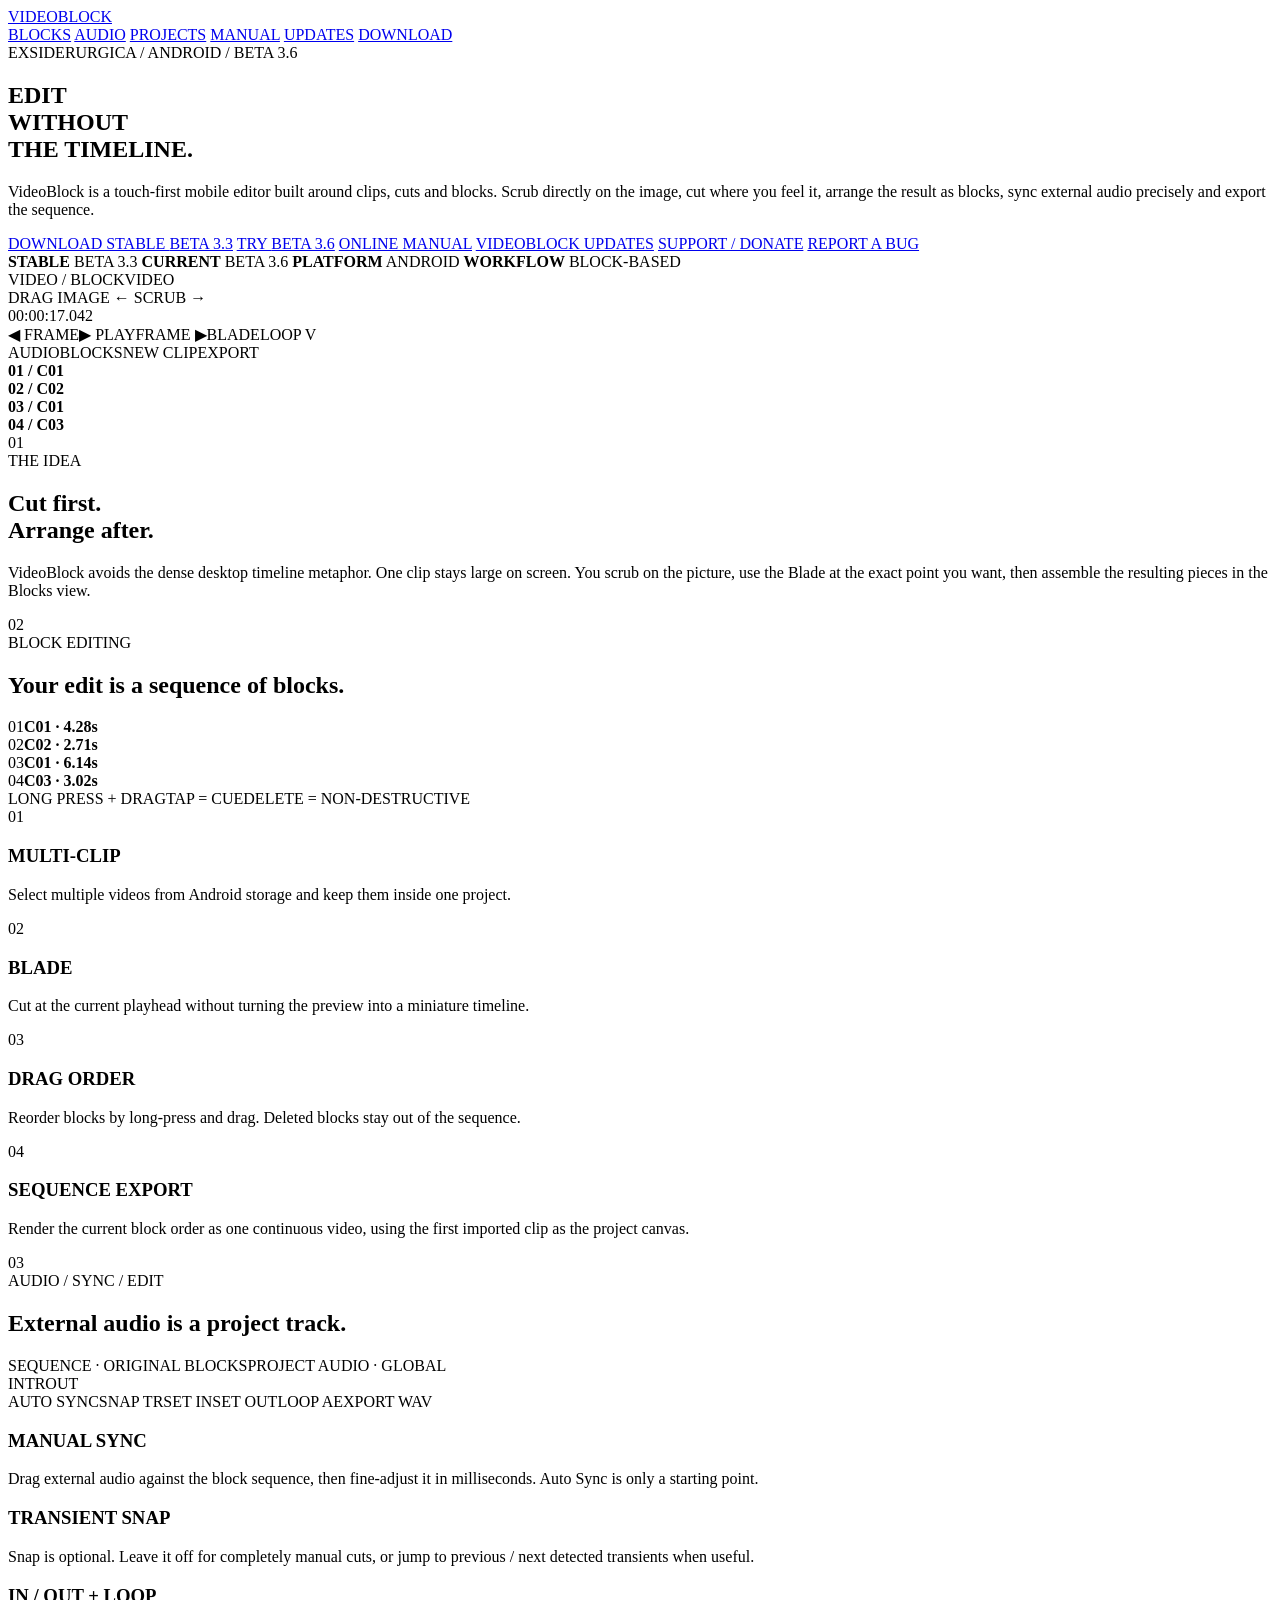
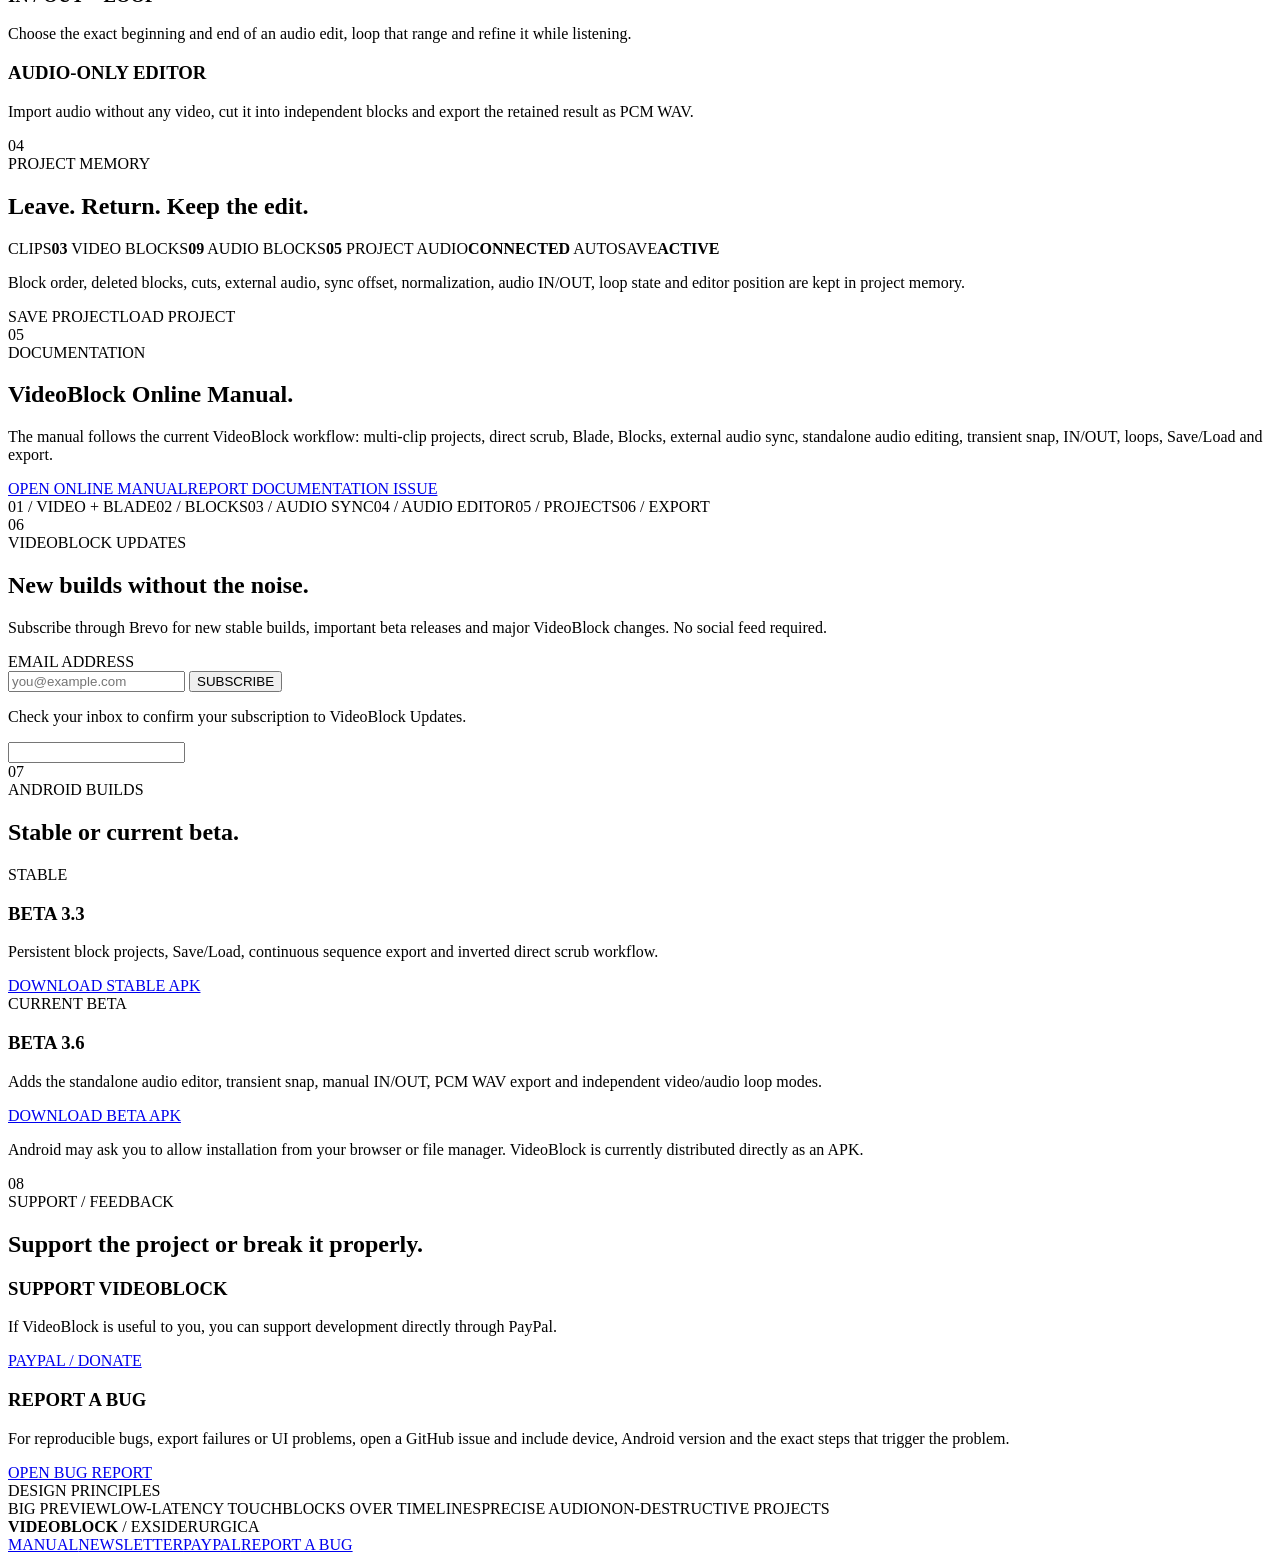
==== index.html @ e04d7c30 "Move VideoBlock website to dedicated repository" ====
<!doctype html>
<html lang="en">
<head>
<meta charset="utf-8">
<meta name="viewport" content="width=device-width,initial-scale=1,viewport-fit=cover">
<meta name="theme-color" content="#050807">
<meta name="description" content="VideoBlock is a block-based Android video and audio editor built for direct touch editing, accurate sync, lossless workflows and fast mobile assembly.">
<title>VideoBlock — block-based mobile video editor</title>
<link rel="icon" href="favicon.svg" type="image/svg+xml">
<link rel="stylesheet" href="app.css">
</head>
<body>
<div class="noise"></div>

<nav class="nav">
  <a class="brand" href="#top" aria-label="VideoBlock home">
    <span class="brand-mark"></span><span>VIDEOBLOCK</span>
  </a>
  <div class="nav-links">
    <a href="#blocks">BLOCKS</a>
    <a href="#audio">AUDIO</a>
    <a href="#projects">PROJECTS</a>
    <a href="manual/">MANUAL</a>
    <a href="#updates">UPDATES</a>
    <a href="#download">DOWNLOAD</a>
  </div>
</nav>

<main id="top">
<section class="hero">
  <div class="hero-copy">
    <div class="eyebrow">EXSIDERURGICA / ANDROID / <span data-release="beta_status">BETA 3.6</span></div>
    <h1>EDIT<br>WITHOUT<br>THE TIMELINE.</h1>
    <p class="lead">VideoBlock is a touch-first mobile editor built around clips, cuts and blocks. Scrub directly on the image, cut where you feel it, arrange the result as blocks, sync external audio precisely and export the sequence.</p>
    <div class="actions">
      <a class="button primary" href="https://raw.githubusercontent.com/exsiderurgica/av-sync-clean/downloads/VideoBlock-stable.apk" download>DOWNLOAD STABLE <span data-release="stable_status">BETA 3.3</span></a>
      <a class="button" href="https://raw.githubusercontent.com/exsiderurgica/av-sync-clean/downloads/VideoBlock-beta.apk" download>TRY <span data-release="beta_status">BETA 3.6</span></a>
      <a class="button" href="manual/">ONLINE MANUAL</a>
      <a class="button" href="#updates">VIDEOBLOCK UPDATES</a>
      <a class="button" href="https://paypal.me/Exsiderurgica" target="_blank" rel="noopener">SUPPORT / DONATE</a>
      <a class="button" href="https://github.com/exsiderurgica/av-sync-clean/issues/new" target="_blank" rel="noopener">REPORT A BUG</a>
    </div>
    <div class="release-strip">
      <span><b>STABLE</b> <span data-release="stable_status">BETA 3.3</span></span>
      <span><b>CURRENT</b> <span data-release="beta_status">BETA 3.6</span></span>
      <span><b>PLATFORM</b> ANDROID</span>
      <span><b>WORKFLOW</b> BLOCK-BASED</span>
    </div>
  </div>

  <div class="hero-device" aria-label="Stylized VideoBlock interface preview">
    <div class="phone">
      <div class="phone-top"><span>VIDEO / BLOCK</span><span>VIDEO</span></div>
      <div class="screen">
        <div class="frame">
          <div class="frame-glow"></div>
          <div class="frame-grid"></div>
          <div class="frame-label">DRAG IMAGE ← SCRUB →</div>
        </div>
      </div>
      <div class="timecode">00:00:17.042</div>
      <div class="transport">
        <span>◀ FRAME</span><span>▶ PLAY</span><span>FRAME ▶</span><span class="hot">BLADE</span><span>LOOP V</span>
      </div>
      <div class="module-row"><span>AUDIO</span><span>BLOCKS</span><span>NEW CLIP</span><span>EXPORT</span></div>
      <div class="blocks-mini">
        <div><i></i><b>01 / C01</b></div>
        <div><i></i><b>02 / C02</b></div>
        <div><i></i><b>03 / C01</b></div>
        <div><i></i><b>04 / C03</b></div>
      </div>
    </div>
  </div>
</section>

<section class="statement">
  <div class="section-index">01</div>
  <div>
    <div class="eyebrow">THE IDEA</div>
    <h2>Cut first.<br>Arrange after.</h2>
  </div>
  <p>VideoBlock avoids the dense desktop timeline metaphor. One clip stays large on screen. You scrub on the picture, use the Blade at the exact point you want, then assemble the resulting pieces in the Blocks view.</p>
</section>

<section id="blocks" class="feature-section">
  <div class="section-head">
    <div class="section-index">02</div>
    <div><div class="eyebrow">BLOCK EDITING</div><h2>Your edit is a sequence of blocks.</h2></div>
  </div>

  <div class="block-demo">
    <div class="rail">
      <article class="block-card"><div class="thumb t1"></div><div class="block-meta"><span>01</span><b>C01 · 4.28s</b></div></article>
      <article class="block-card"><div class="thumb t2"></div><div class="block-meta"><span>02</span><b>C02 · 2.71s</b></div></article>
      <article class="block-card selected"><div class="thumb t3"></div><div class="block-meta"><span>03</span><b>C01 · 6.14s</b></div></article>
      <article class="block-card"><div class="thumb t4"></div><div class="block-meta"><span>04</span><b>C03 · 3.02s</b></div></article>
    </div>
    <div class="rail-caption"><span>LONG PRESS + DRAG</span><span>TAP = CUE</span><span>DELETE = NON-DESTRUCTIVE</span></div>
  </div>

  <div class="feature-grid">
    <article><span class="num">01</span><h3>MULTI-CLIP</h3><p>Select multiple videos from Android storage and keep them inside one project.</p></article>
    <article><span class="num">02</span><h3>BLADE</h3><p>Cut at the current playhead without turning the preview into a miniature timeline.</p></article>
    <article><span class="num">03</span><h3>DRAG ORDER</h3><p>Reorder blocks by long-press and drag. Deleted blocks stay out of the sequence.</p></article>
    <article><span class="num">04</span><h3>SEQUENCE EXPORT</h3><p>Render the current block order as one continuous video, using the first imported clip as the project canvas.</p></article>
  </div>
</section>

<section id="audio" class="audio-section">
  <div class="section-head">
    <div class="section-index">03</div>
    <div><div class="eyebrow">AUDIO / SYNC / EDIT</div><h2>External audio is a project track.</h2></div>
  </div>

  <div class="wave-console">
    <div class="wave-label"><span>SEQUENCE · ORIGINAL BLOCKS</span><span>PROJECT AUDIO · GLOBAL</span></div>
    <div class="wave-lane top-wave" aria-hidden="true"></div>
    <div class="playhead"></div>
    <div class="wave-lane bottom-wave" aria-hidden="true"></div>
    <div class="markers"><span class="marker in">IN</span><span class="marker transient">TR</span><span class="marker out">OUT</span></div>
    <div class="wave-controls"><span>AUTO SYNC</span><span>SNAP TR</span><span>SET IN</span><span>SET OUT</span><span>LOOP A</span><span>EXPORT WAV</span></div>
  </div>

  <div class="feature-grid two">
    <article><h3>MANUAL SYNC</h3><p>Drag external audio against the block sequence, then fine-adjust it in milliseconds. Auto Sync is only a starting point.</p></article>
    <article><h3>TRANSIENT SNAP</h3><p>Snap is optional. Leave it off for completely manual cuts, or jump to previous / next detected transients when useful.</p></article>
    <article><h3>IN / OUT + LOOP</h3><p>Choose the exact beginning and end of an audio edit, loop that range and refine it while listening.</p></article>
    <article><h3>AUDIO-ONLY EDITOR</h3><p>Import audio without any video, cut it into independent blocks and export the retained result as PCM WAV.</p></article>
  </div>
</section>

<section id="projects" class="project-section">
  <div class="section-head">
    <div class="section-index">04</div>
    <div><div class="eyebrow">PROJECT MEMORY</div><h2>Leave. Return. Keep the edit.</h2></div>
  </div>
  <div class="project-panel">
    <div class="project-lines">
      <span>CLIPS</span><b>03</b>
      <span>VIDEO BLOCKS</span><b>09</b>
      <span>AUDIO BLOCKS</span><b>05</b>
      <span>PROJECT AUDIO</span><b>CONNECTED</b>
      <span>AUTOSAVE</span><b>ACTIVE</b>
    </div>
    <div class="project-copy">
      <p>Block order, deleted blocks, cuts, external audio, sync offset, normalization, audio IN/OUT, loop state and editor position are kept in project memory.</p>
      <div class="project-buttons"><span>SAVE PROJECT</span><span>LOAD PROJECT</span></div>
    </div>
  </div>
</section>

<section id="manual" class="resource-section">
  <div class="section-head">
    <div class="section-index">05</div>
    <div><div class="eyebrow">DOCUMENTATION</div><h2>VideoBlock Online Manual.</h2></div>
  </div>
  <div class="resource-panel">
    <div>
      <p>The manual follows the current VideoBlock workflow: multi-clip projects, direct scrub, Blade, Blocks, external audio sync, standalone audio editing, transient snap, IN/OUT, loops, Save/Load and export.</p>
      <div class="actions"><a class="button primary" href="manual/">OPEN ONLINE MANUAL</a><a class="button" href="https://github.com/exsiderurgica/av-sync-clean/issues/new" target="_blank" rel="noopener">REPORT DOCUMENTATION ISSUE</a></div>
    </div>
    <div class="manual-index">
      <span>01 / VIDEO + BLADE</span><span>02 / BLOCKS</span><span>03 / AUDIO SYNC</span><span>04 / AUDIO EDITOR</span><span>05 / PROJECTS</span><span>06 / EXPORT</span>
    </div>
  </div>
</section>

<section id="updates" class="updates-section">
  <div class="section-head">
    <div class="section-index">06</div>
    <div><div class="eyebrow">VIDEOBLOCK UPDATES</div><h2>New builds without the noise.</h2></div>
  </div>
  <p class="updates-copy">Subscribe through Brevo for new stable builds, important beta releases and major VideoBlock changes. No social feed required.</p>
  <div class="signup">
    <form method="post" action="https://7b12157d.sibforms.com/serve/[base64]">
      <label for="videoblock-email">EMAIL ADDRESS</label>
      <div class="signup-controls">
        <input id="videoblock-email" type="email" name="EMAIL" placeholder="you@example.com" autocomplete="email" required>
        <button type="submit">SUBSCRIBE</button>
      </div>
      <p>Check your inbox to confirm your subscription to VideoBlock Updates.</p>
      <input class="signup-honeypot" type="text" name="email_address_check" value="" tabindex="-1" autocomplete="off" aria-hidden="true">
      <input type="hidden" name="locale" value="en">
      <input type="hidden" name="html_type" value="simple">
    </form>
  </div>
</section>

<section id="download" class="download-section">
  <div class="section-head">
    <div class="section-index">07</div>
    <div><div class="eyebrow">ANDROID BUILDS</div><h2>Stable or current beta.</h2></div>
  </div>
  <div class="download-grid">
    <article class="release-card stable">
      <div class="release-type">STABLE</div>
      <h3 data-release="stable_status">BETA 3.3</h3>
      <p data-release="stable_notes">Persistent block projects, Save/Load, continuous sequence export and inverted direct scrub workflow.</p>
      <a class="button primary" href="https://raw.githubusercontent.com/exsiderurgica/av-sync-clean/downloads/VideoBlock-stable.apk" download>DOWNLOAD STABLE APK</a>
    </article>
    <article class="release-card">
      <div class="release-type">CURRENT BETA</div>
      <h3 data-release="beta_status">BETA 3.6</h3>
      <p data-release="beta_notes">Adds the standalone audio editor, transient snap, manual IN/OUT, PCM WAV export and independent video/audio loop modes.</p>
      <a class="button" href="https://raw.githubusercontent.com/exsiderurgica/av-sync-clean/downloads/VideoBlock-beta.apk" download>DOWNLOAD BETA APK</a>
    </article>
  </div>
  <p class="fineprint">Android may ask you to allow installation from your browser or file manager. VideoBlock is currently distributed directly as an APK.</p>
</section>

<section class="support-section">
  <div class="section-head">
    <div class="section-index">08</div>
    <div><div class="eyebrow">SUPPORT / FEEDBACK</div><h2>Support the project or break it properly.</h2></div>
  </div>
  <div class="support-grid">
    <article><h3>SUPPORT VIDEOBLOCK</h3><p>If VideoBlock is useful to you, you can support development directly through PayPal.</p><a class="button primary" href="https://paypal.me/Exsiderurgica" target="_blank" rel="noopener">PAYPAL / DONATE</a></article>
    <article><h3>REPORT A BUG</h3><p>For reproducible bugs, export failures or UI problems, open a GitHub issue and include device, Android version and the exact steps that trigger the problem.</p><a class="button" href="https://github.com/exsiderurgica/av-sync-clean/issues/new" target="_blank" rel="noopener">OPEN BUG REPORT</a></article>
  </div>
</section>

<section class="principles">
  <div class="eyebrow">DESIGN PRINCIPLES</div>
  <div class="principle-list">
    <span>BIG PREVIEW</span><span>LOW-LATENCY TOUCH</span><span>BLOCKS OVER TIMELINES</span><span>PRECISE AUDIO</span><span>NON-DESTRUCTIVE PROJECTS</span>
  </div>
</section>
</main>

<footer>
  <div><b>VIDEOBLOCK</b> / EXSIDERURGICA</div>
  <div class="footer-links"><a href="manual/">MANUAL</a><a href="#updates">NEWSLETTER</a><a href="https://paypal.me/Exsiderurgica" target="_blank" rel="noopener">PAYPAL</a><a href="https://github.com/exsiderurgica/av-sync-clean/issues/new" target="_blank" rel="noopener">REPORT A BUG</a></div>
</footer>

<script src="app.js"></script>
</body>
</html>
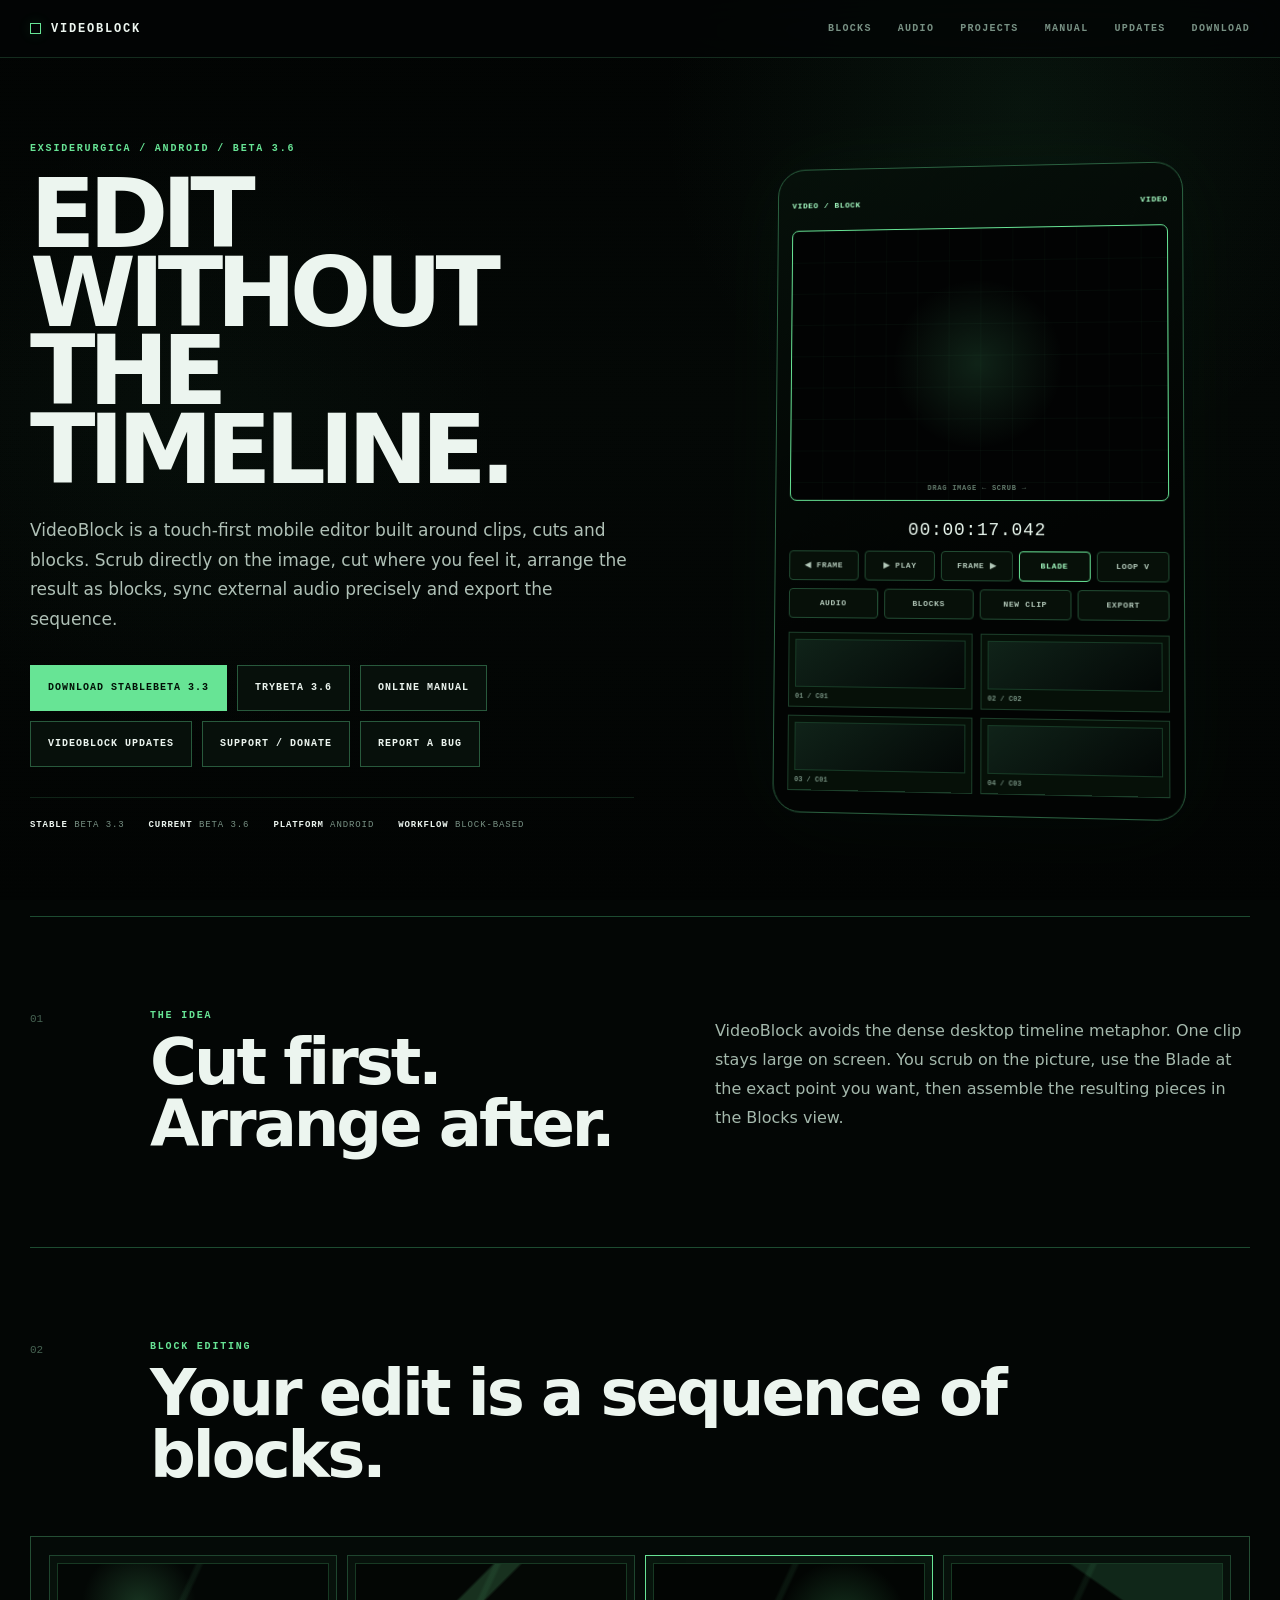
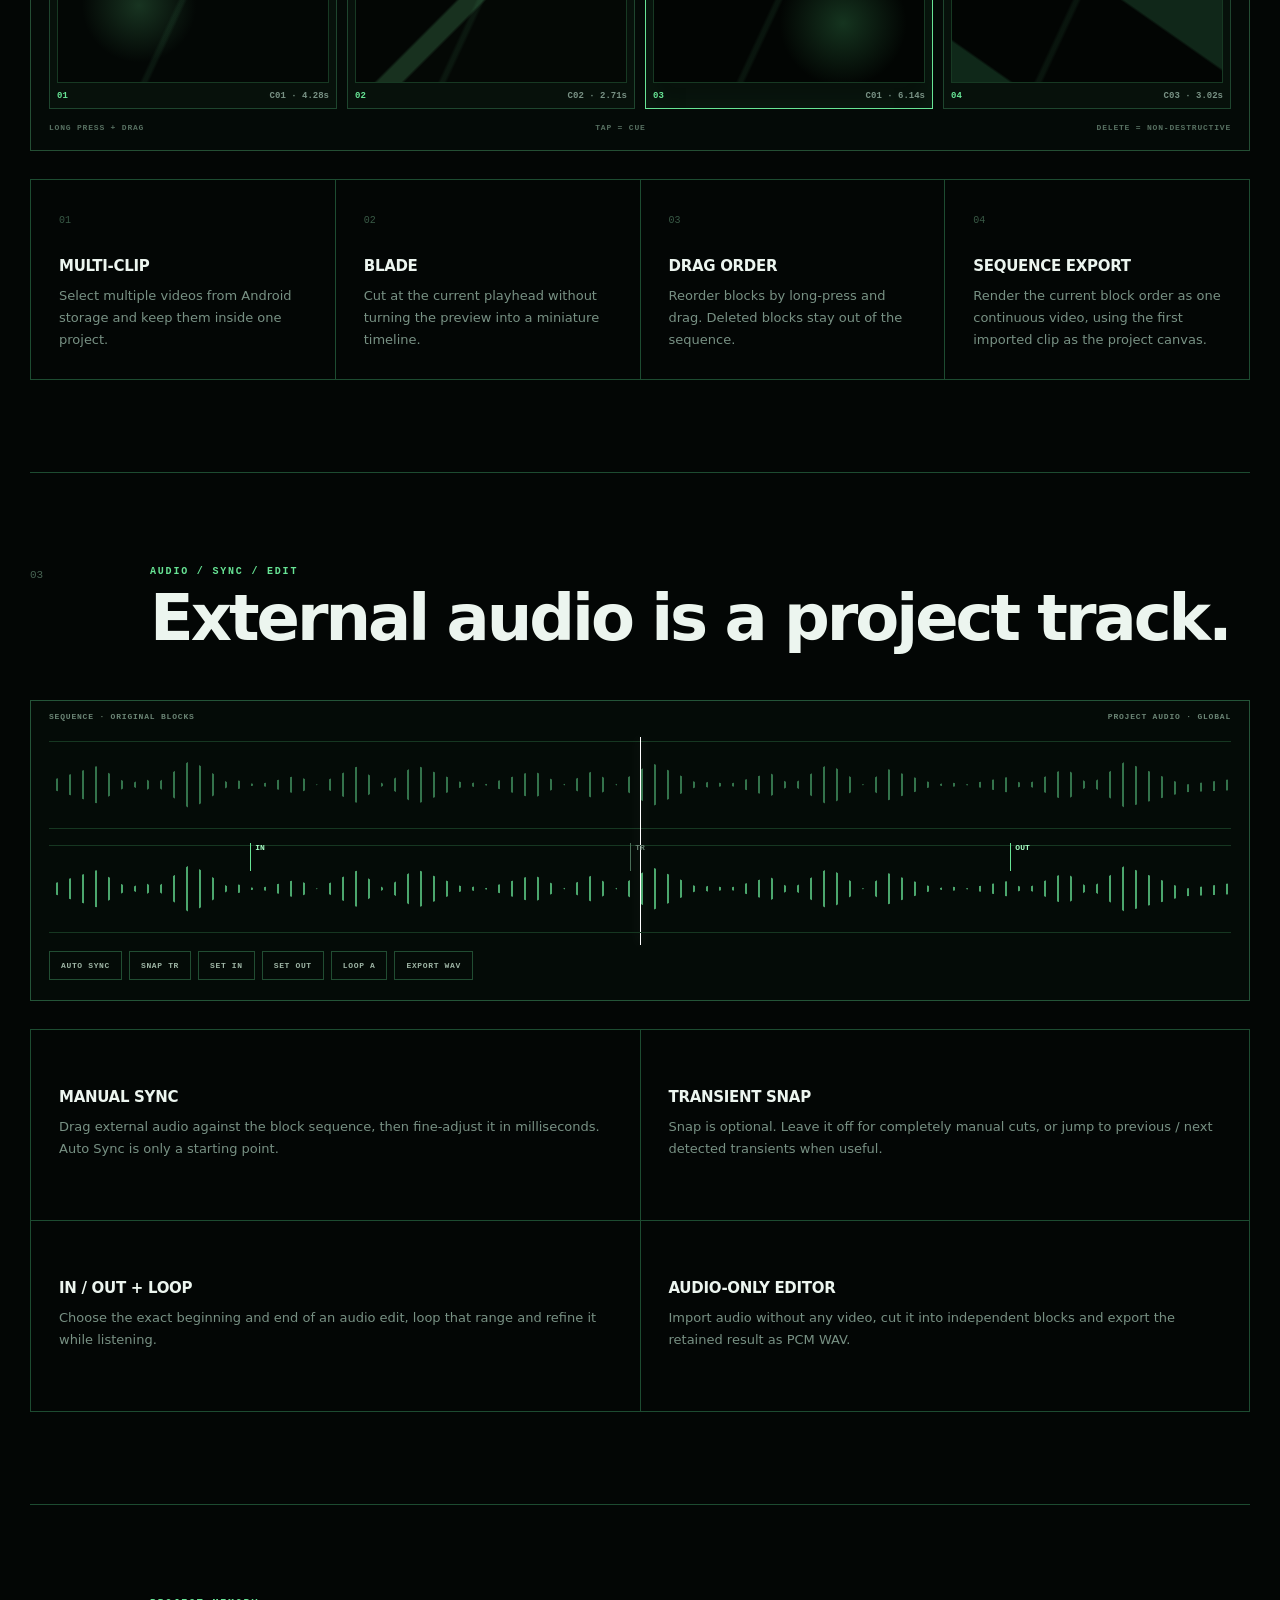
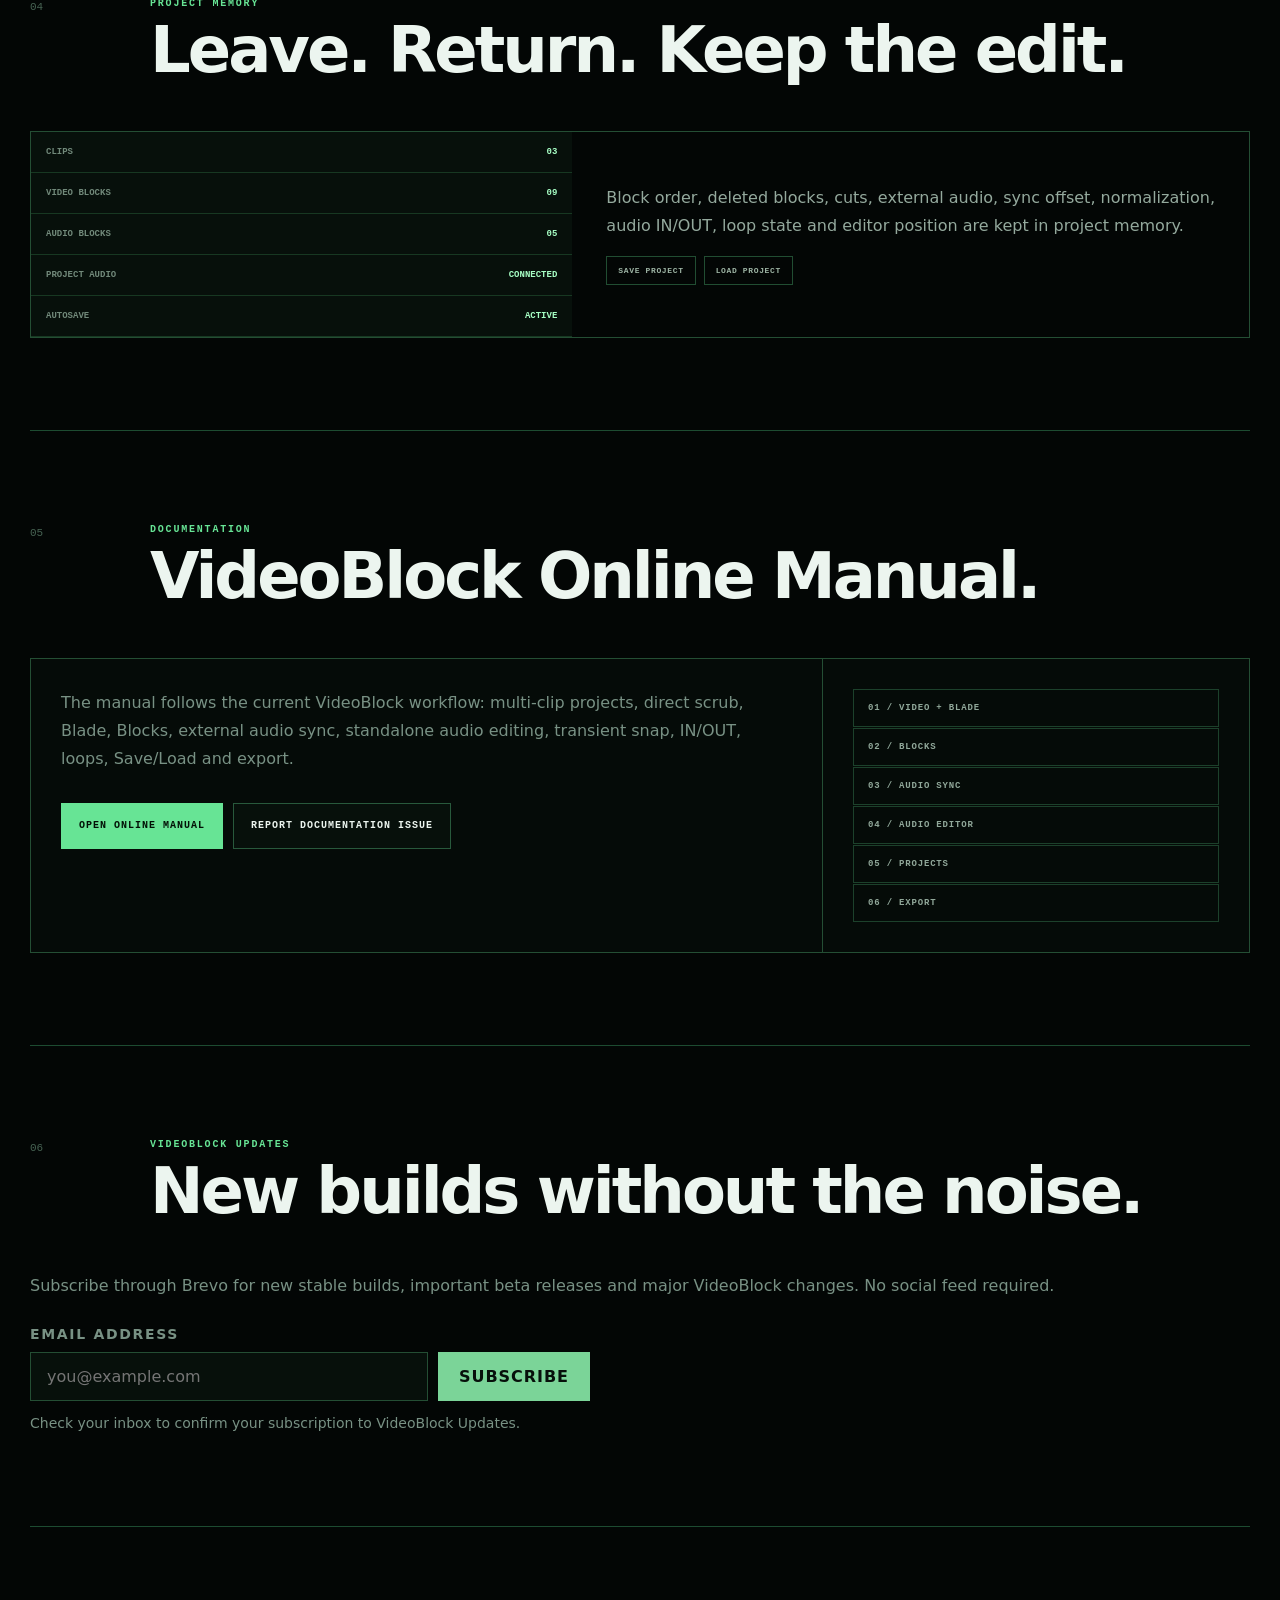
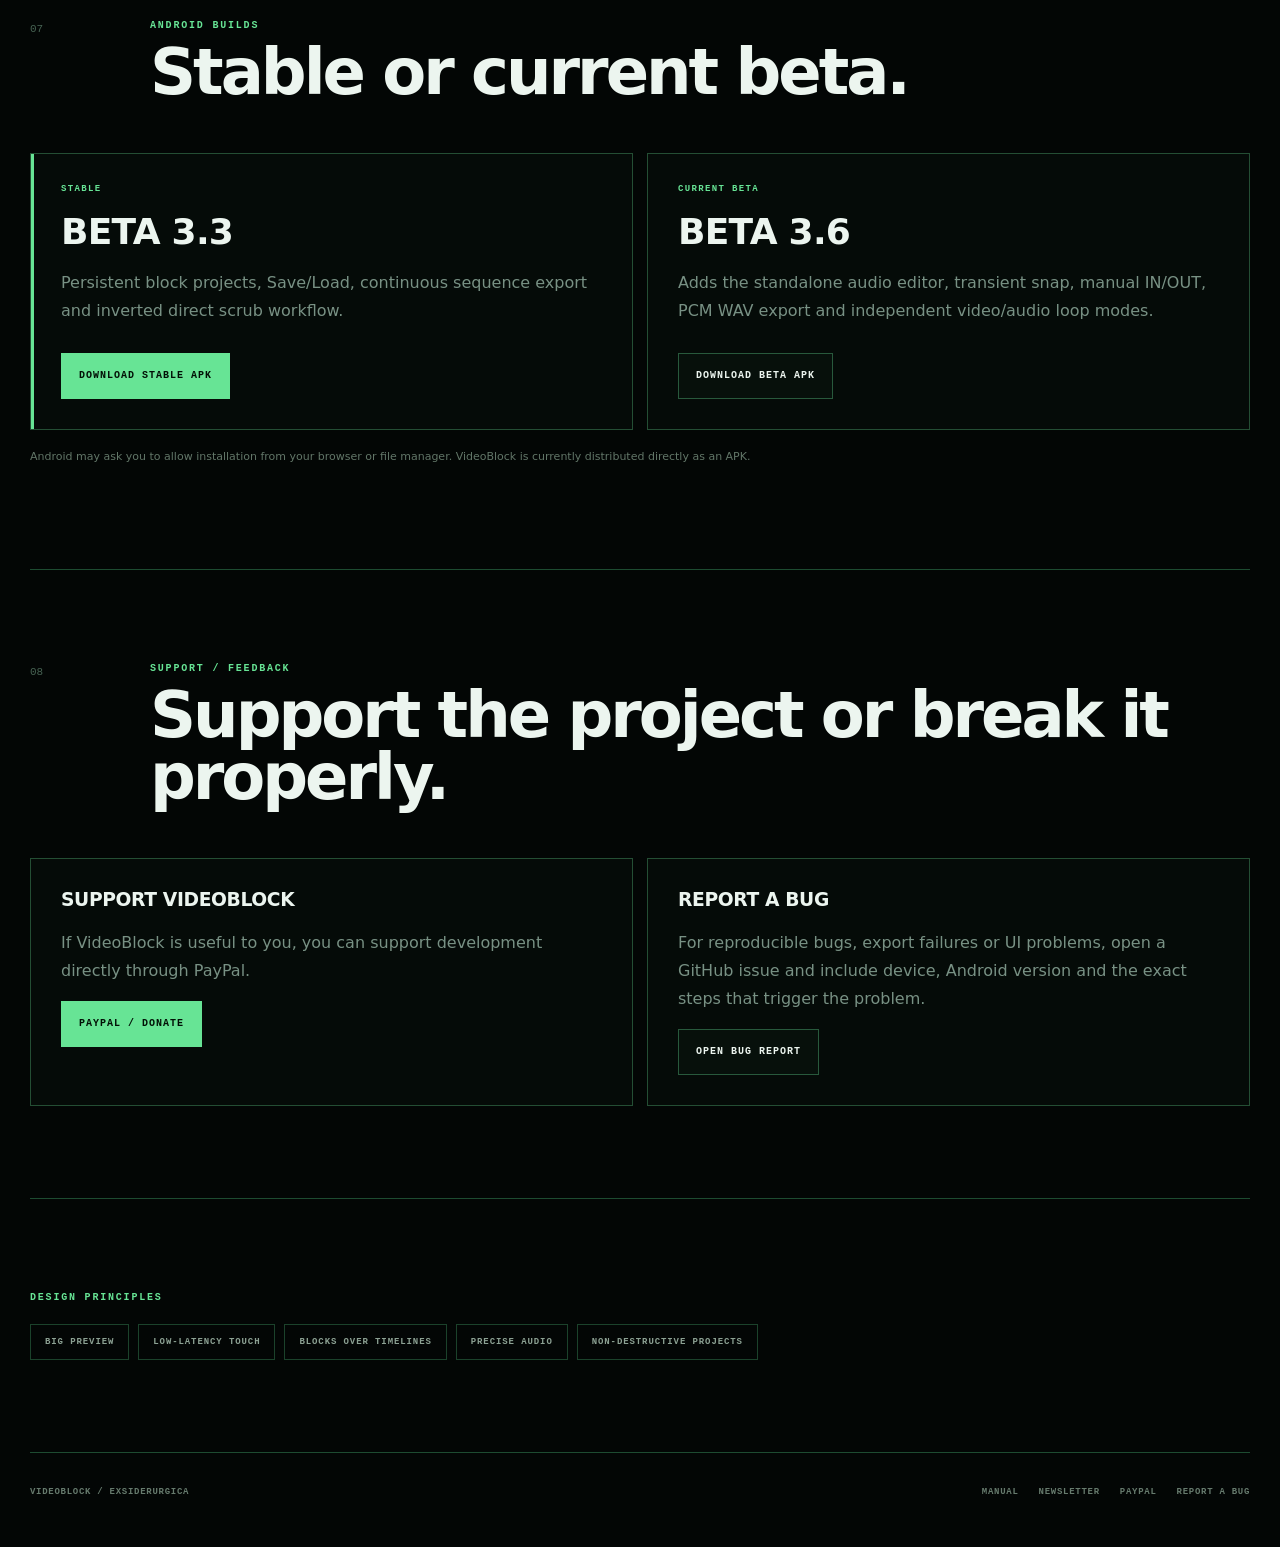
==== commit 4770c6ab: "Route VideoBlock bug reports to its repository" ====
--- a/index.html
+++ b/index.html
@@ -38,7 +38,7 @@
       <a class="button" href="manual/">ONLINE MANUAL</a>
       <a class="button" href="#updates">VIDEOBLOCK UPDATES</a>
       <a class="button" href="https://paypal.me/Exsiderurgica" target="_blank" rel="noopener">SUPPORT / DONATE</a>
-      <a class="button" href="https://github.com/exsiderurgica/av-sync-clean/issues/new" target="_blank" rel="noopener">REPORT A BUG</a>
+      <a class="button" href="https://github.com/exsiderurgica/videoblock-site/issues/new" target="_blank" rel="noopener">REPORT A BUG</a>
     </div>
     <div class="release-strip">
       <span><b>STABLE</b> <span data-release="stable_status">BETA 3.3</span></span>
@@ -157,7 +157,7 @@
   <div class="resource-panel">
     <div>
       <p>The manual follows the current VideoBlock workflow: multi-clip projects, direct scrub, Blade, Blocks, external audio sync, standalone audio editing, transient snap, IN/OUT, loops, Save/Load and export.</p>
-      <div class="actions"><a class="button primary" href="manual/">OPEN ONLINE MANUAL</a><a class="button" href="https://github.com/exsiderurgica/av-sync-clean/issues/new" target="_blank" rel="noopener">REPORT DOCUMENTATION ISSUE</a></div>
+      <div class="actions"><a class="button primary" href="manual/">OPEN ONLINE MANUAL</a><a class="button" href="https://github.com/exsiderurgica/videoblock-site/issues/new" target="_blank" rel="noopener">REPORT DOCUMENTATION ISSUE</a></div>
     </div>
     <div class="manual-index">
       <span>01 / VIDEO + BLADE</span><span>02 / BLOCKS</span><span>03 / AUDIO SYNC</span><span>04 / AUDIO EDITOR</span><span>05 / PROJECTS</span><span>06 / EXPORT</span>
@@ -215,7 +215,7 @@
   </div>
   <div class="support-grid">
     <article><h3>SUPPORT VIDEOBLOCK</h3><p>If VideoBlock is useful to you, you can support development directly through PayPal.</p><a class="button primary" href="https://paypal.me/Exsiderurgica" target="_blank" rel="noopener">PAYPAL / DONATE</a></article>
-    <article><h3>REPORT A BUG</h3><p>For reproducible bugs, export failures or UI problems, open a GitHub issue and include device, Android version and the exact steps that trigger the problem.</p><a class="button" href="https://github.com/exsiderurgica/av-sync-clean/issues/new" target="_blank" rel="noopener">OPEN BUG REPORT</a></article>
+    <article><h3>REPORT A BUG</h3><p>For reproducible bugs, export failures or UI problems, open a GitHub issue and include device, Android version and the exact steps that trigger the problem.</p><a class="button" href="https://github.com/exsiderurgica/videoblock-site/issues/new" target="_blank" rel="noopener">OPEN BUG REPORT</a></article>
   </div>
 </section>
 
@@ -229,7 +229,7 @@
 
 <footer>
   <div><b>VIDEOBLOCK</b> / EXSIDERURGICA</div>
-  <div class="footer-links"><a href="manual/">MANUAL</a><a href="#updates">NEWSLETTER</a><a href="https://paypal.me/Exsiderurgica" target="_blank" rel="noopener">PAYPAL</a><a href="https://github.com/exsiderurgica/av-sync-clean/issues/new" target="_blank" rel="noopener">REPORT A BUG</a></div>
+  <div class="footer-links"><a href="manual/">MANUAL</a><a href="#updates">NEWSLETTER</a><a href="https://paypal.me/Exsiderurgica" target="_blank" rel="noopener">PAYPAL</a><a href="https://github.com/exsiderurgica/videoblock-site/issues/new" target="_blank" rel="noopener">REPORT A BUG</a></div>
 </footer>
 
 <script src="app.js"></script>
--- a/app.css
+++ b/app.css
@@ -0,0 +1,201 @@
+:root{
+  --bg:#030605;--panel:#07100b;--panel2:#0b1710;--line:#1d4b31;
+  --green:#67e495;--green2:#a7ffc5;--text:#ecf5ef;--muted:#789184;
+  --danger:#d78888;--shadow:rgba(70,255,130,.12)
+}
+*{box-sizing:border-box}
+html{scroll-behavior:smooth}
+body{
+  margin:0;background:var(--bg);color:var(--text);
+  font-family:Inter,ui-sans-serif,system-ui,-apple-system,BlinkMacSystemFont,"Segoe UI",sans-serif;
+  overflow-x:hidden
+}
+body:before{
+  content:"";position:fixed;inset:0;pointer-events:none;z-index:-2;
+  background:
+    radial-gradient(circle at 80% 12%,rgba(54,145,91,.11),transparent 28%),
+    radial-gradient(circle at 15% 48%,rgba(40,100,66,.07),transparent 26%),
+    linear-gradient(180deg,#020403,#040806 45%,#020403)
+}
+.noise{
+  position:fixed;inset:0;z-index:-1;opacity:.16;pointer-events:none;
+  background-image:repeating-linear-gradient(0deg,transparent 0 3px,rgba(255,255,255,.014) 3px 4px)
+}
+a{color:inherit}
+.nav{
+  position:sticky;top:0;z-index:50;height:58px;padding:0 max(22px,calc((100vw - 1220px)/2));
+  display:flex;align-items:center;justify-content:space-between;
+  background:rgba(3,6,5,.82);backdrop-filter:blur(18px);
+  border-bottom:1px solid rgba(103,228,149,.18)
+}
+.brand{
+  display:flex;align-items:center;gap:10px;text-decoration:none;font:700 12px/1 ui-monospace,monospace;
+  letter-spacing:.15em
+}
+.brand-mark{width:11px;height:11px;border:1px solid var(--green);box-shadow:0 0 14px var(--shadow)}
+.nav-links{display:flex;gap:26px}
+.nav-links a{font:600 10px/1 ui-monospace,monospace;letter-spacing:.13em;text-decoration:none;color:var(--muted)}
+.nav-links a:hover{color:var(--green2)}
+main,footer{width:min(1220px,calc(100% - 44px));margin:auto}
+.hero{
+  min-height:calc(100vh - 58px);display:grid;grid-template-columns:1.05fr .95fr;gap:70px;align-items:center;
+  padding:84px 0;border-bottom:1px solid var(--line)
+}
+.eyebrow{
+  color:var(--green);font:700 10px/1.3 ui-monospace,SFMono-Regular,Menlo,monospace;
+  letter-spacing:.18em;text-transform:uppercase
+}
+h1{
+  margin:20px 0 26px;font-size:clamp(56px,7.5vw,104px);line-height:.82;
+  letter-spacing:-.072em;font-weight:760
+}
+h2{
+  margin:10px 0 0;font-size:clamp(34px,5vw,64px);line-height:.96;letter-spacing:-.047em
+}
+h3{letter-spacing:-.02em}
+.lead{max-width:720px;color:#afc0b6;font-size:17px;line-height:1.75}
+.actions{display:flex;flex-wrap:wrap;gap:10px;margin-top:30px}
+.button{
+  display:inline-flex;align-items:center;justify-content:center;min-height:46px;padding:0 17px;
+  border:1px solid #28593c;text-decoration:none;color:var(--text);
+  font:700 10px/1 ui-monospace,monospace;letter-spacing:.1em;background:#07100b;
+  transition:.18s ease
+}
+.button:hover{border-color:var(--green2);box-shadow:0 0 18px var(--shadow)}
+.button.primary{background:var(--green);border-color:var(--green);color:#021006}
+.release-strip{
+  display:flex;flex-wrap:wrap;gap:8px 24px;margin-top:30px;padding-top:20px;border-top:1px solid rgba(103,228,149,.14);
+  color:var(--muted);font:500 9px/1.6 ui-monospace,monospace;letter-spacing:.1em
+}
+.release-strip b{color:var(--text)}
+.hero-device{display:flex;justify-content:center;perspective:1000px}
+.phone{
+  width:min(410px,100%);aspect-ratio:.63;border:1px solid #2a6140;border-radius:28px;
+  padding:20px 14px;background:linear-gradient(160deg,#06100a,#020403 60%);
+  box-shadow:0 30px 100px rgba(0,0,0,.48),0 0 90px rgba(71,224,124,.055);
+  transform:rotateY(-4deg) rotateX(2deg)
+}
+.phone-top,.module-row,.transport{
+  display:flex;align-items:center;gap:6px;font:700 8px/1 ui-monospace,monospace;letter-spacing:.08em
+}
+.phone-top{justify-content:space-between;height:34px;color:var(--green2)}
+.screen{height:48%;padding:8px 0}
+.frame{position:relative;height:100%;border:1px solid var(--green);border-radius:7px;overflow:hidden;background:#020303}
+.frame-glow{position:absolute;inset:18% 24%;background:radial-gradient(circle,rgba(96,228,147,.14),transparent 65%)}
+.frame-grid{
+  position:absolute;inset:0;opacity:.3;
+  background:linear-gradient(rgba(103,228,149,.12) 1px,transparent 1px),linear-gradient(90deg,rgba(103,228,149,.1) 1px,transparent 1px);
+  background-size:32px 32px
+}
+.frame-label{position:absolute;bottom:8px;width:100%;text-align:center;color:#637b6c;font:600 7px ui-monospace,monospace;letter-spacing:.11em}
+.timecode{text-align:center;padding:11px 0;color:#e8f6ed;font:500 18px ui-monospace,monospace;letter-spacing:.04em}
+.transport span,.module-row span{
+  flex:1;text-align:center;padding:10px 2px;border:1px solid #214b32;background:#071009;color:#b3c9ba;border-radius:4px
+}
+.transport .hot{color:var(--green2);border-color:var(--green)}
+.module-row{margin-top:8px}
+.blocks-mini{display:grid;grid-template-columns:1fr 1fr;gap:8px;margin-top:14px}
+.blocks-mini div{border:1px solid #1c3f2a;padding:6px;background:#061008}
+.blocks-mini i{display:block;height:48px;background:linear-gradient(145deg,#102319,#030706);border:1px solid #173b26}
+.blocks-mini b{display:block;margin-top:5px;color:#759080;font:600 7px ui-monospace,monospace}
+.statement,.feature-section,.audio-section,.project-section,.resource-section,.updates-section,.download-section,.support-section,.principles{
+  padding:92px 0;border-bottom:1px solid var(--line)
+}
+.statement{display:grid;grid-template-columns:90px 1fr 1fr;gap:30px;align-items:start}
+.statement p{margin:8px 0 0;color:#a4b8ac;line-height:1.8;max-width:540px}
+.section-head{display:grid;grid-template-columns:90px 1fr;gap:30px;align-items:start;margin-bottom:50px}
+.section-index{color:#476353;font:500 11px ui-monospace,monospace;padding-top:4px}
+.feature-grid{display:grid;grid-template-columns:repeat(4,1fr);gap:1px;background:var(--line);border:1px solid var(--line);margin-top:28px}
+.feature-grid.two{grid-template-columns:repeat(2,1fr)}
+.feature-grid article{background:var(--bg);padding:28px;min-height:190px}
+.feature-grid .num{color:#395946;font:500 10px ui-monospace,monospace}
+.feature-grid h3{margin:30px 0 10px;font-size:15px}
+.feature-grid p{color:var(--muted);font-size:13px;line-height:1.7;margin:0}
+.block-demo{border:1px solid #244e34;background:#040a07;padding:18px;overflow:hidden}
+.rail{display:grid;grid-template-columns:repeat(4,minmax(190px,1fr));gap:10px}
+.block-card{border:1px solid #1e452e;background:#07110b;padding:7px}
+.block-card.selected{border-color:var(--green);box-shadow:inset 0 0 28px rgba(86,226,137,.05)}
+.thumb{height:120px;border:1px solid #173923;position:relative;overflow:hidden}
+.thumb:after{content:"";position:absolute;inset:0;background:linear-gradient(115deg,transparent 42%,rgba(103,228,149,.07) 43% 44%,transparent 45%)}
+.t1{background:radial-gradient(circle at 30% 35%,#183421,transparent 28%),#030705}
+.t2{background:linear-gradient(135deg,#030604 35%,#18311f 36% 42%,#040805 43%)}
+.t3{background:radial-gradient(circle at 70% 50%,#15341f,transparent 32%),#020503}
+.t4{background:linear-gradient(35deg,#0f2819 0 13%,#020503 14% 65%,#102719 66%)}
+.block-meta{display:flex;justify-content:space-between;padding-top:8px;font:600 9px ui-monospace,monospace;color:var(--muted)}
+.block-meta span{color:var(--green)}
+.rail-caption{display:flex;justify-content:space-between;margin-top:14px;color:#577061;font:600 8px ui-monospace,monospace;letter-spacing:.1em}
+.wave-console{position:relative;border:1px solid #245438;background:#040b07;padding:40px 18px 20px;min-height:300px;overflow:hidden}
+.wave-label{position:absolute;top:11px;left:18px;right:18px;display:flex;justify-content:space-between;color:#6b8575;font:600 8px ui-monospace,monospace;letter-spacing:.1em}
+.wave-lane{height:88px;border-top:1px solid #163721;border-bottom:1px solid #163721;position:relative;overflow:hidden}
+.wave-lane:before{
+  content:"";position:absolute;inset:12px 0;
+  background:repeating-linear-gradient(90deg,transparent 0 7px,var(--green) 7px 9px,transparent 9px 13px);
+  opacity:.48;clip-path:polygon(0 44%,4% 20%,8% 62%,12% 10%,16% 57%,21% 35%,26% 79%,31% 18%,36% 54%,41% 28%,46% 72%,51% 15%,56% 57%,61% 31%,66% 84%,71% 25%,76% 55%,81% 38%,86% 76%,91% 13%,96% 50%,100% 41%,100% 59%,96% 62%,91% 87%,86% 24%,81% 62%,76% 45%,71% 75%,66% 16%,61% 69%,56% 43%,51% 85%,46% 28%,41% 72%,36% 46%,31% 82%,26% 21%,21% 65%,16% 43%,12% 90%,8% 38%,4% 80%,0 56%)
+}
+.bottom-wave{margin-top:16px}.bottom-wave:before{opacity:.72}
+.playhead{position:absolute;left:50%;top:36px;bottom:55px;width:1px;background:#fff;box-shadow:0 0 12px rgba(255,255,255,.25)}
+.markers{position:absolute;left:18%;right:18%;top:142px;display:flex;justify-content:space-between;pointer-events:none}
+.marker{font:700 8px ui-monospace,monospace;color:var(--green2);border-left:1px solid var(--green);padding-left:4px;height:28px}
+.marker.transient{color:#6b8575;border-color:#4a6e58}
+.wave-controls{display:flex;flex-wrap:wrap;gap:7px;margin-top:18px}
+.wave-controls span,.project-buttons span{
+  padding:9px 11px;border:1px solid #214d32;color:#9eb5a5;font:600 8px ui-monospace,monospace;letter-spacing:.08em
+}
+.project-panel{display:grid;grid-template-columns:1fr 1.25fr;border:1px solid #244e34}
+.project-lines{display:grid;grid-template-columns:1fr auto;gap:0;background:#07100b}
+.project-lines span,.project-lines b{padding:15px;border-bottom:1px solid #173822;font:600 9px ui-monospace,monospace}
+.project-lines span{color:#71897a}.project-lines b{text-align:right;color:var(--green2)}
+.project-copy{padding:34px;display:flex;flex-direction:column;justify-content:center}
+.project-copy p{color:#94a99d;line-height:1.75;margin-top:0}
+.project-buttons{display:flex;gap:8px;flex-wrap:wrap}
+.download-grid{display:grid;grid-template-columns:1fr 1fr;gap:14px}
+.release-card{border:1px solid #244e34;background:#050b08;padding:30px}
+.release-card.stable{box-shadow:inset 3px 0 0 var(--green)}
+.release-type{color:var(--green);font:700 9px ui-monospace,monospace;letter-spacing:.15em}
+.release-card h3{font-size:36px;margin:17px 0}
+.release-card p{color:var(--muted);line-height:1.7;min-height:68px}
+.fineprint{color:#627668;font-size:11px;line-height:1.6;margin-top:18px}
+.principle-list{display:flex;flex-wrap:wrap;gap:9px;margin-top:20px}
+.principle-list span{border:1px solid #1b422b;padding:12px 14px;color:#8ca193;font:600 9px ui-monospace,monospace;letter-spacing:.1em}
+footer{padding:34px 0 50px;display:flex;justify-content:space-between;color:#667a6d;font:600 9px ui-monospace,monospace;letter-spacing:.08em}
+.footer-links{display:flex;gap:20px}.footer-links a{text-decoration:none}.footer-links a:hover{color:var(--green)}
+@media(max-width:900px){
+  .hero{grid-template-columns:1fr;gap:50px;padding-top:60px}.hero-device{justify-content:flex-start}.phone{width:380px}
+  .feature-grid{grid-template-columns:1fr 1fr}.statement{grid-template-columns:60px 1fr}.statement p{grid-column:2}
+  .section-head{grid-template-columns:60px 1fr}.rail{grid-template-columns:repeat(2,1fr)}
+}
+@media(max-width:620px){
+  main,footer{width:min(100% - 28px,1220px)}.nav{padding:0 14px}.nav-links{display:none}
+  .hero{padding:48px 0 64px;min-height:auto}.hero-copy h1{font-size:54px}.lead{font-size:15px}
+  .phone{width:100%;transform:none}.transport{flex-wrap:wrap}.transport span{min-width:30%}
+  .statement,.feature-section,.audio-section,.project-section,.download-section,.principles{padding:64px 0}
+  .statement,.section-head{grid-template-columns:40px 1fr;gap:12px}.statement p{grid-column:1/-1}
+  .feature-grid,.feature-grid.two,.download-grid,.project-panel{grid-template-columns:1fr}
+  .rail{display:flex;overflow-x:auto}.block-card{min-width:190px}.rail-caption{gap:14px;overflow:auto}
+  .release-card p{min-height:0}.wave-label{gap:20px}.wave-label span:last-child{text-align:right}
+  footer{display:block}.footer-links{margin-top:16px;flex-wrap:wrap}
+}
+
+.resource-panel{display:grid;grid-template-columns:1.3fr .7fr;gap:1px;border:1px solid #244e34;background:#244e34}
+.resource-panel>div{background:#050b08;padding:30px}
+.resource-panel p,.updates-copy,.support-grid p{color:var(--muted);line-height:1.75;margin-top:0}
+.manual-index{display:flex;flex-direction:column;gap:1px}
+.manual-index span{padding:13px 14px;border:1px solid #1c412b;color:#91a89a;font:600 9px ui-monospace,monospace;letter-spacing:.09em}
+.signup{width:560px;max-width:100%;margin-top:26px}
+.signup label{display:block;margin-bottom:10px;color:var(--muted);font-size:14px;font-weight:700;letter-spacing:.12em}
+.signup-controls{display:flex;gap:10px}
+.signup input[type=email]{min-width:0;flex:1;padding:14px 16px;border:1px solid #244e34;background:#07100b;color:#f3f7f3;font:inherit;border-radius:0}
+.signup input[type=email]:focus{outline:2px solid #7bd498;outline-offset:2px}
+.signup button{padding:14px 20px;border:1px solid #7bd498;background:#7bd498;color:#07100b;font:inherit;font-weight:800;letter-spacing:.06em;cursor:pointer}
+.signup button:hover,.signup button:focus-visible{background:#a4edb9;border-color:#a4edb9}
+.signup p{margin:12px 0 0;color:var(--muted);font-size:14px;line-height:1.5}
+.signup-honeypot{position:absolute;left:-9999px;width:1px;height:1px;opacity:0}
+.support-grid{display:grid;grid-template-columns:1fr 1fr;gap:14px}
+.support-grid article{border:1px solid #244e34;background:#050b08;padding:30px}
+.support-grid h3{margin-top:0}
+@media(max-width:900px){.resource-panel{grid-template-columns:1fr}}
+@media(max-width:620px){
+  .statement,.feature-section,.audio-section,.project-section,.resource-section,.updates-section,.download-section,.support-section,.principles{padding:64px 0}
+  .support-grid{grid-template-columns:1fr}
+  .signup{width:100%}.signup-controls{flex-direction:column}.signup button{width:100%}
+}
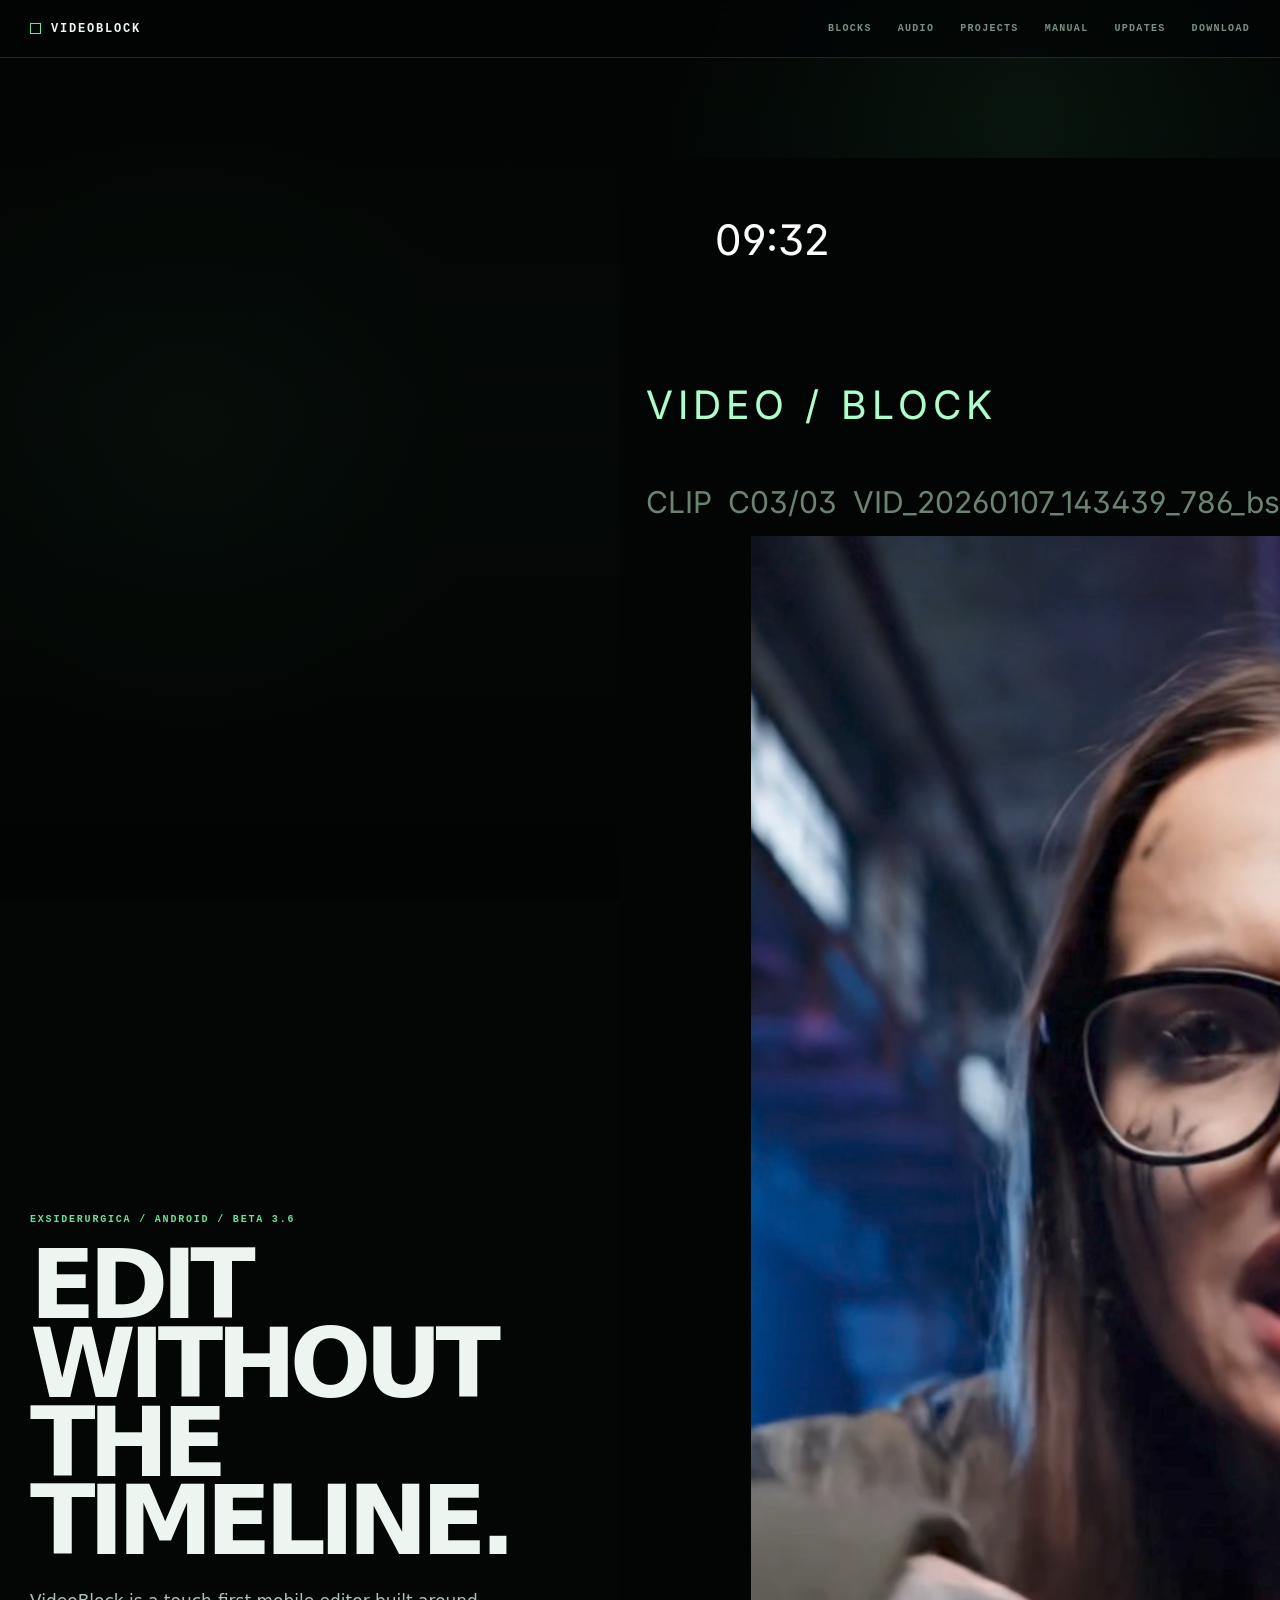
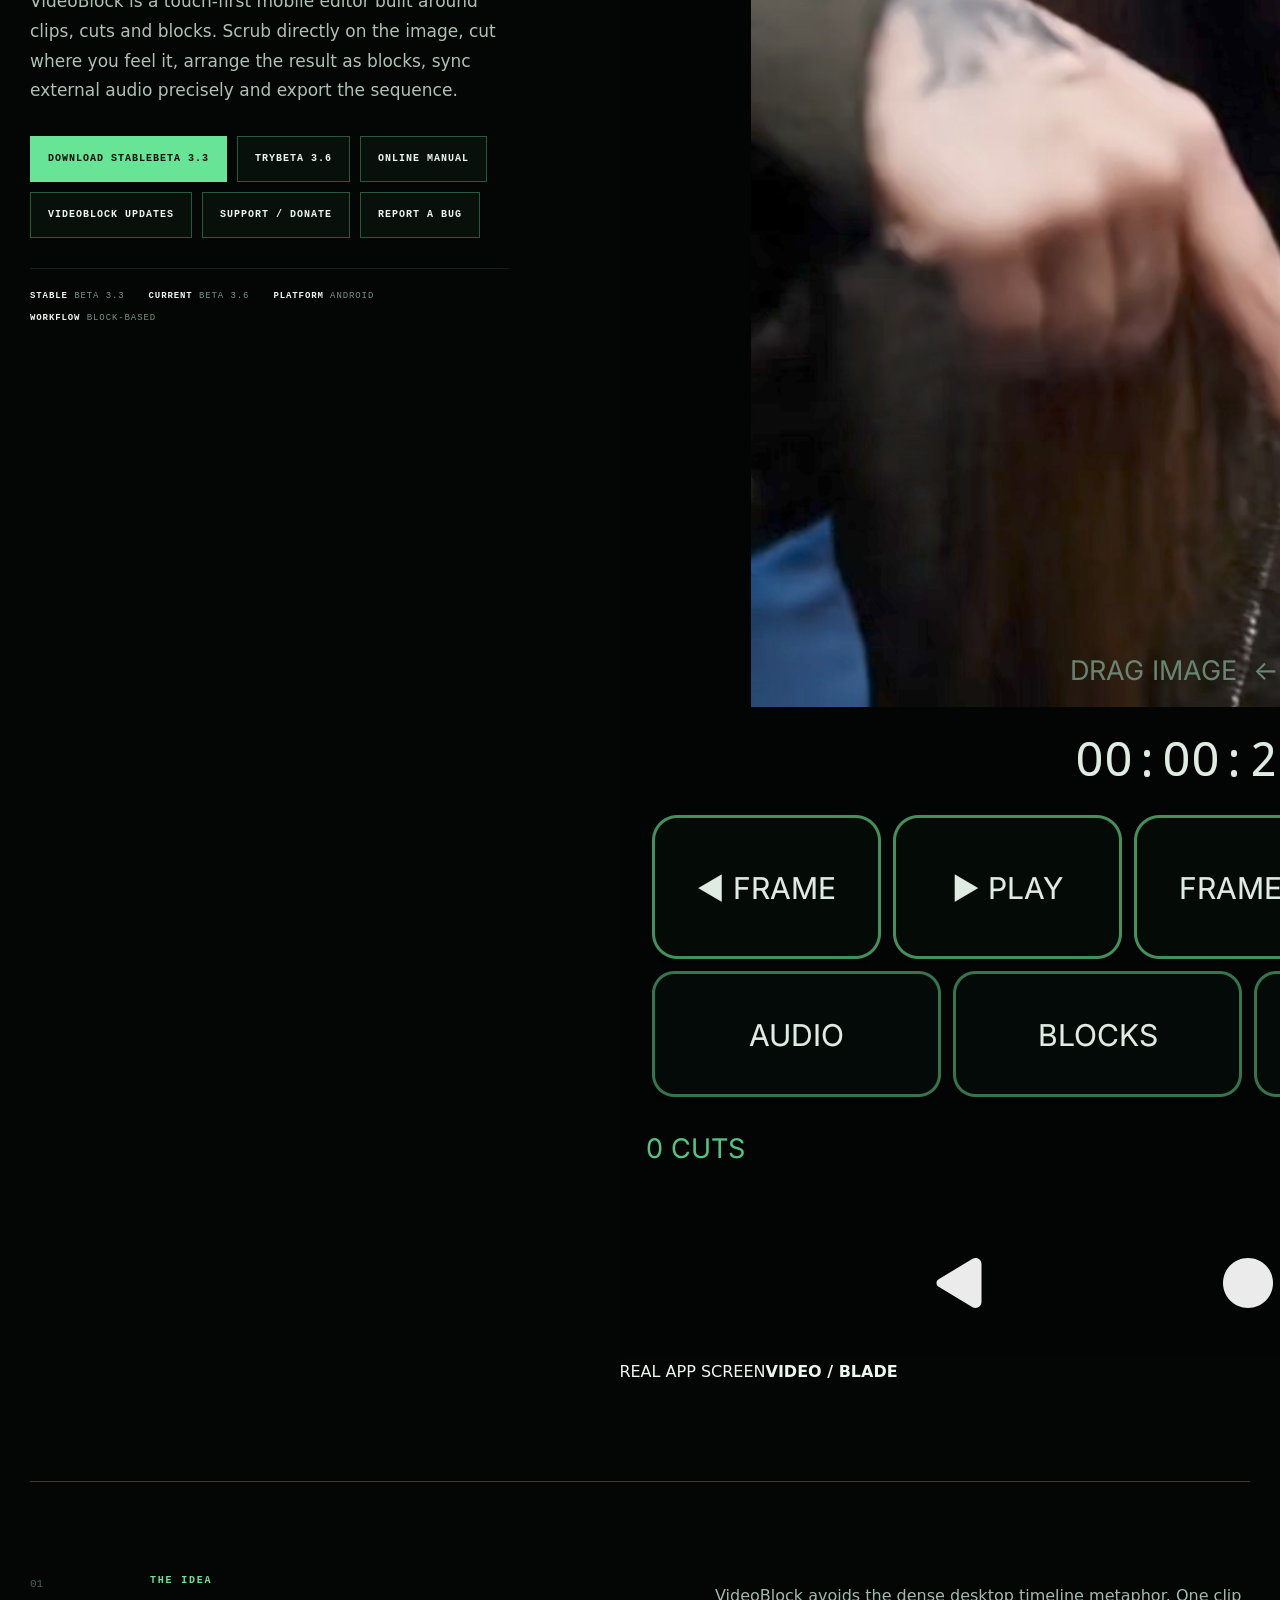
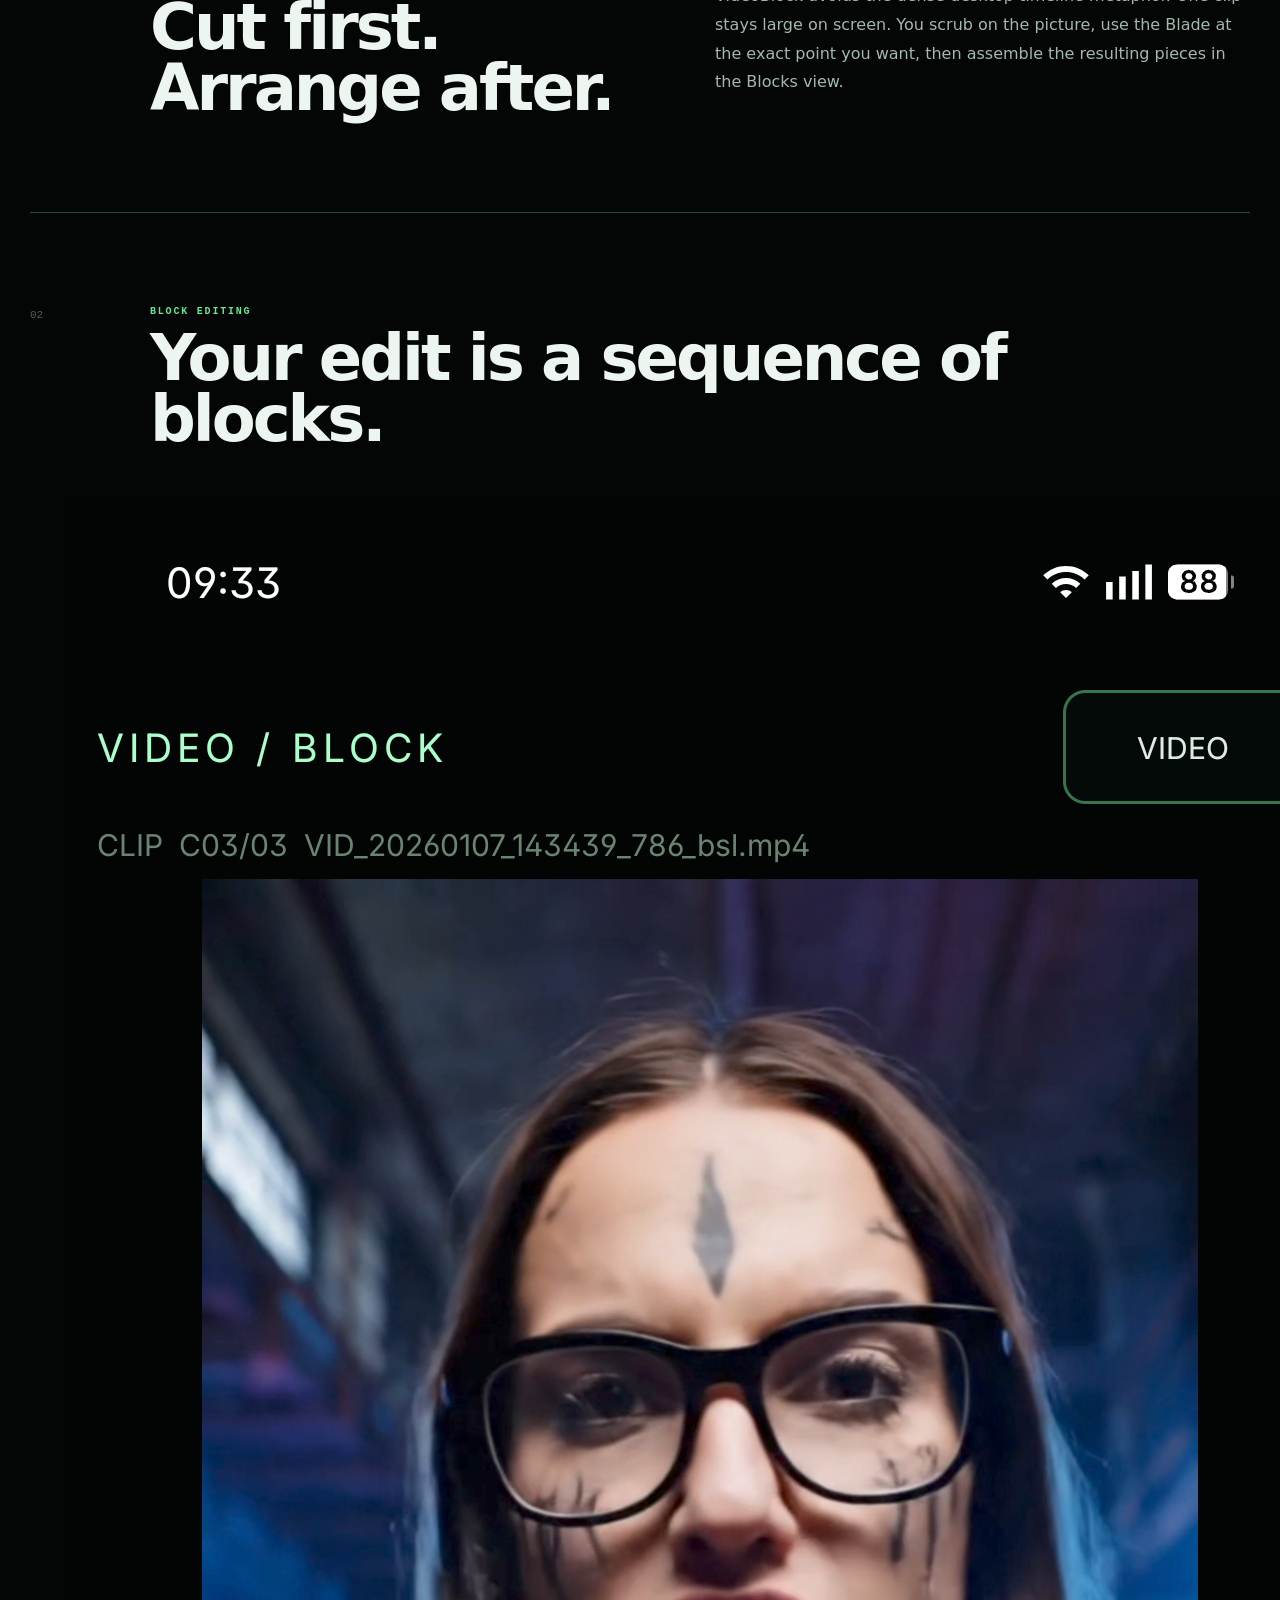
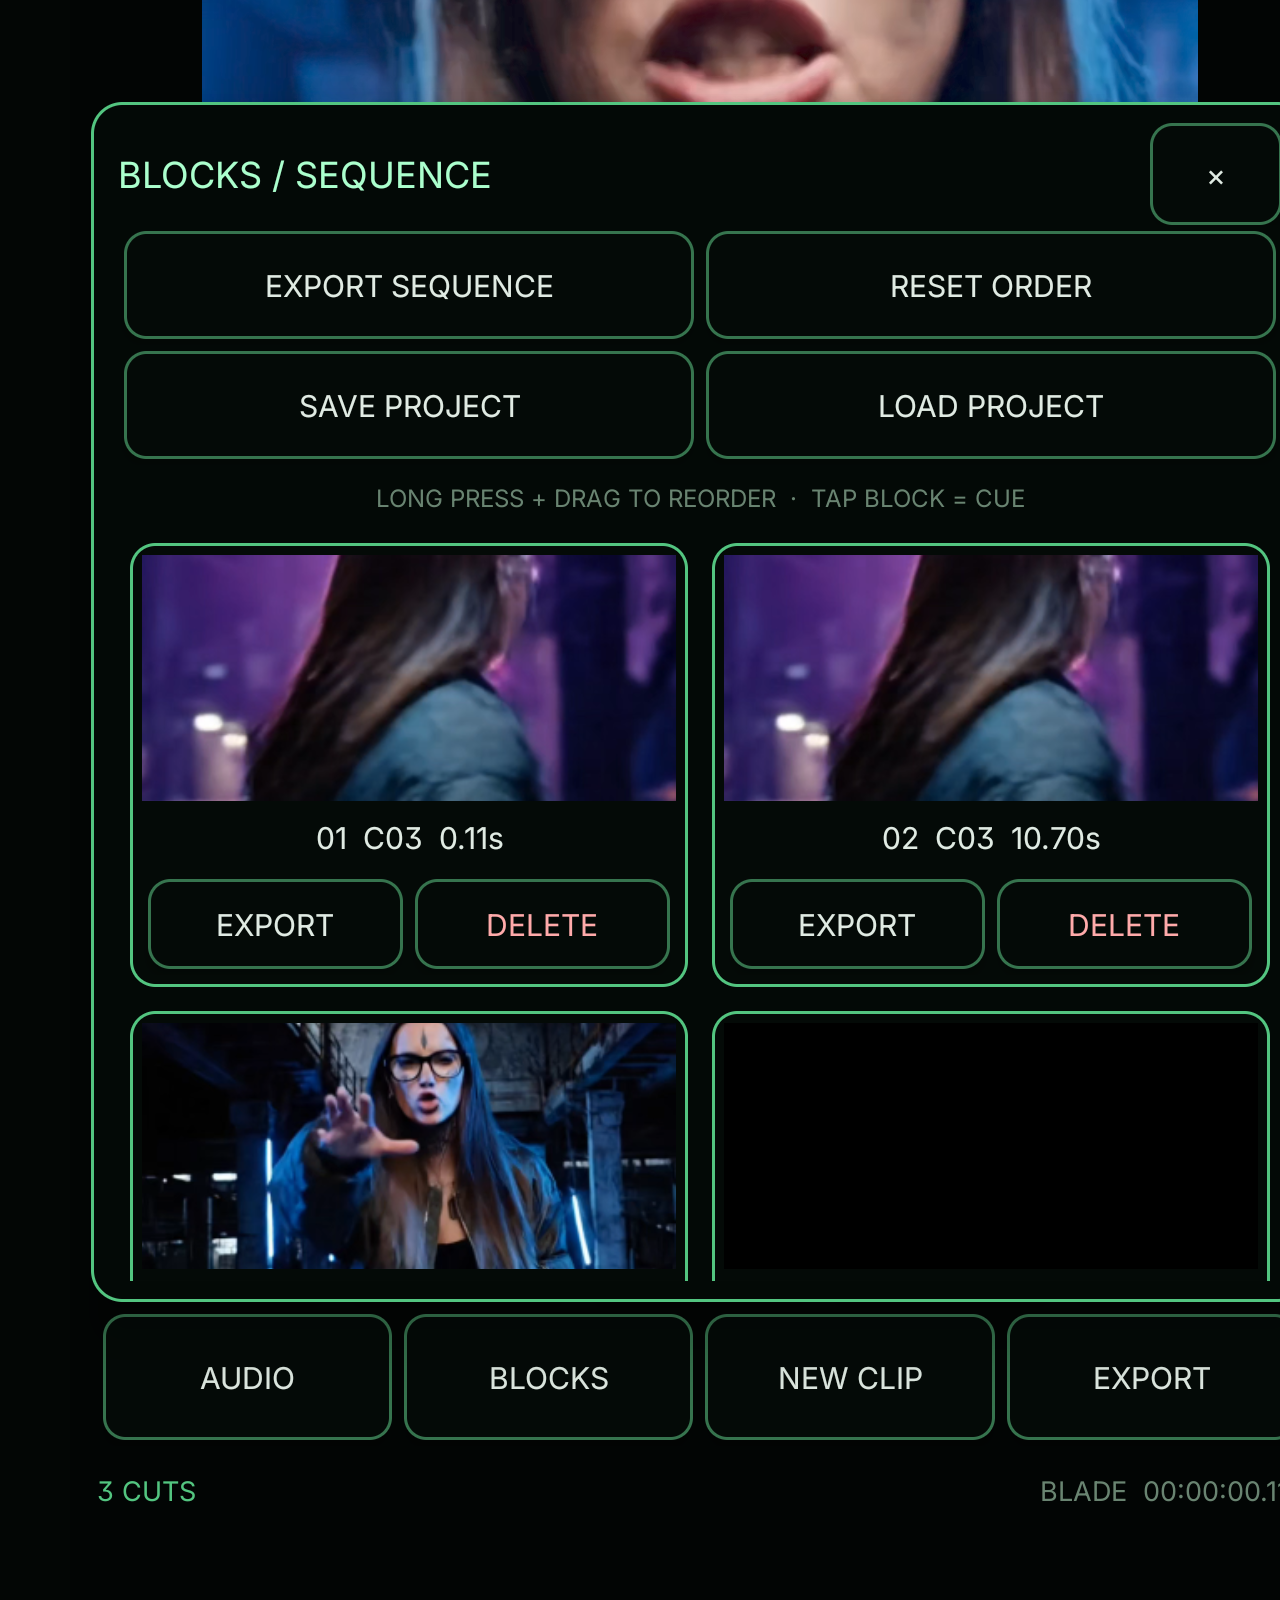
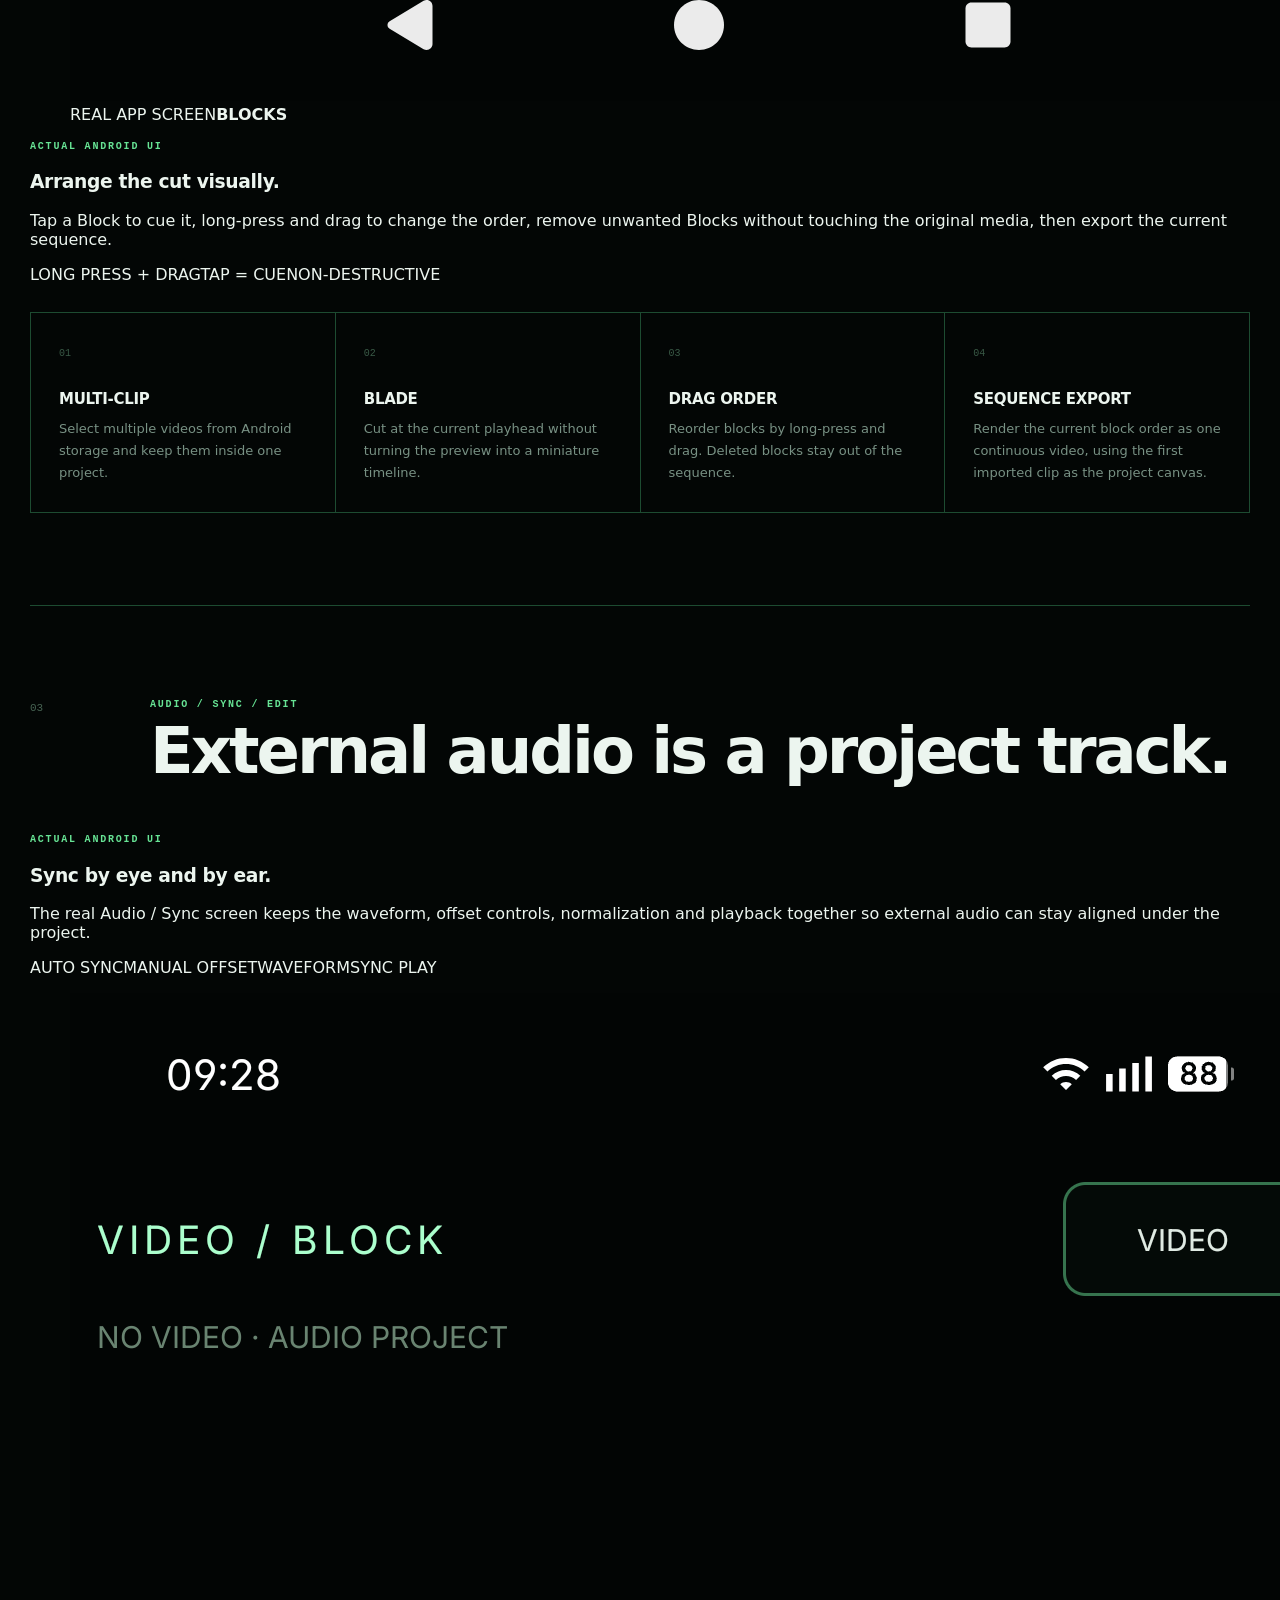
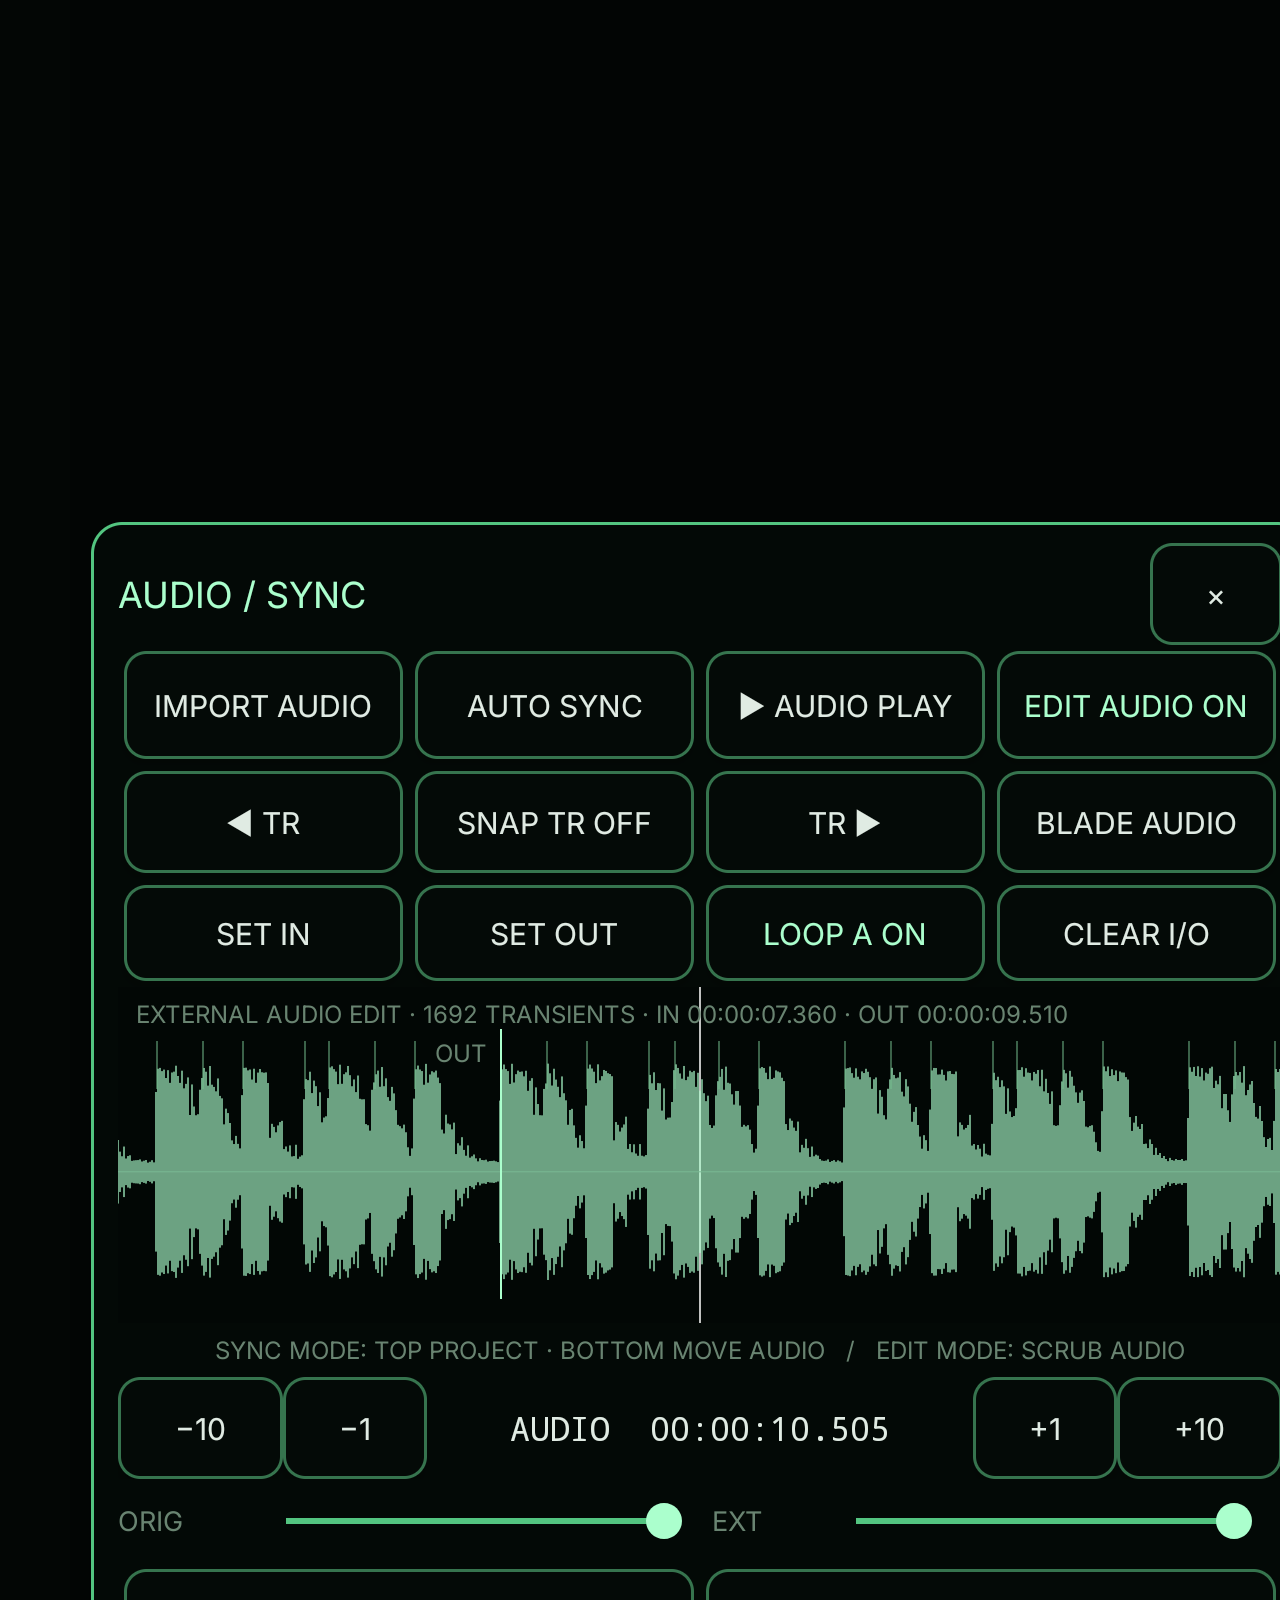
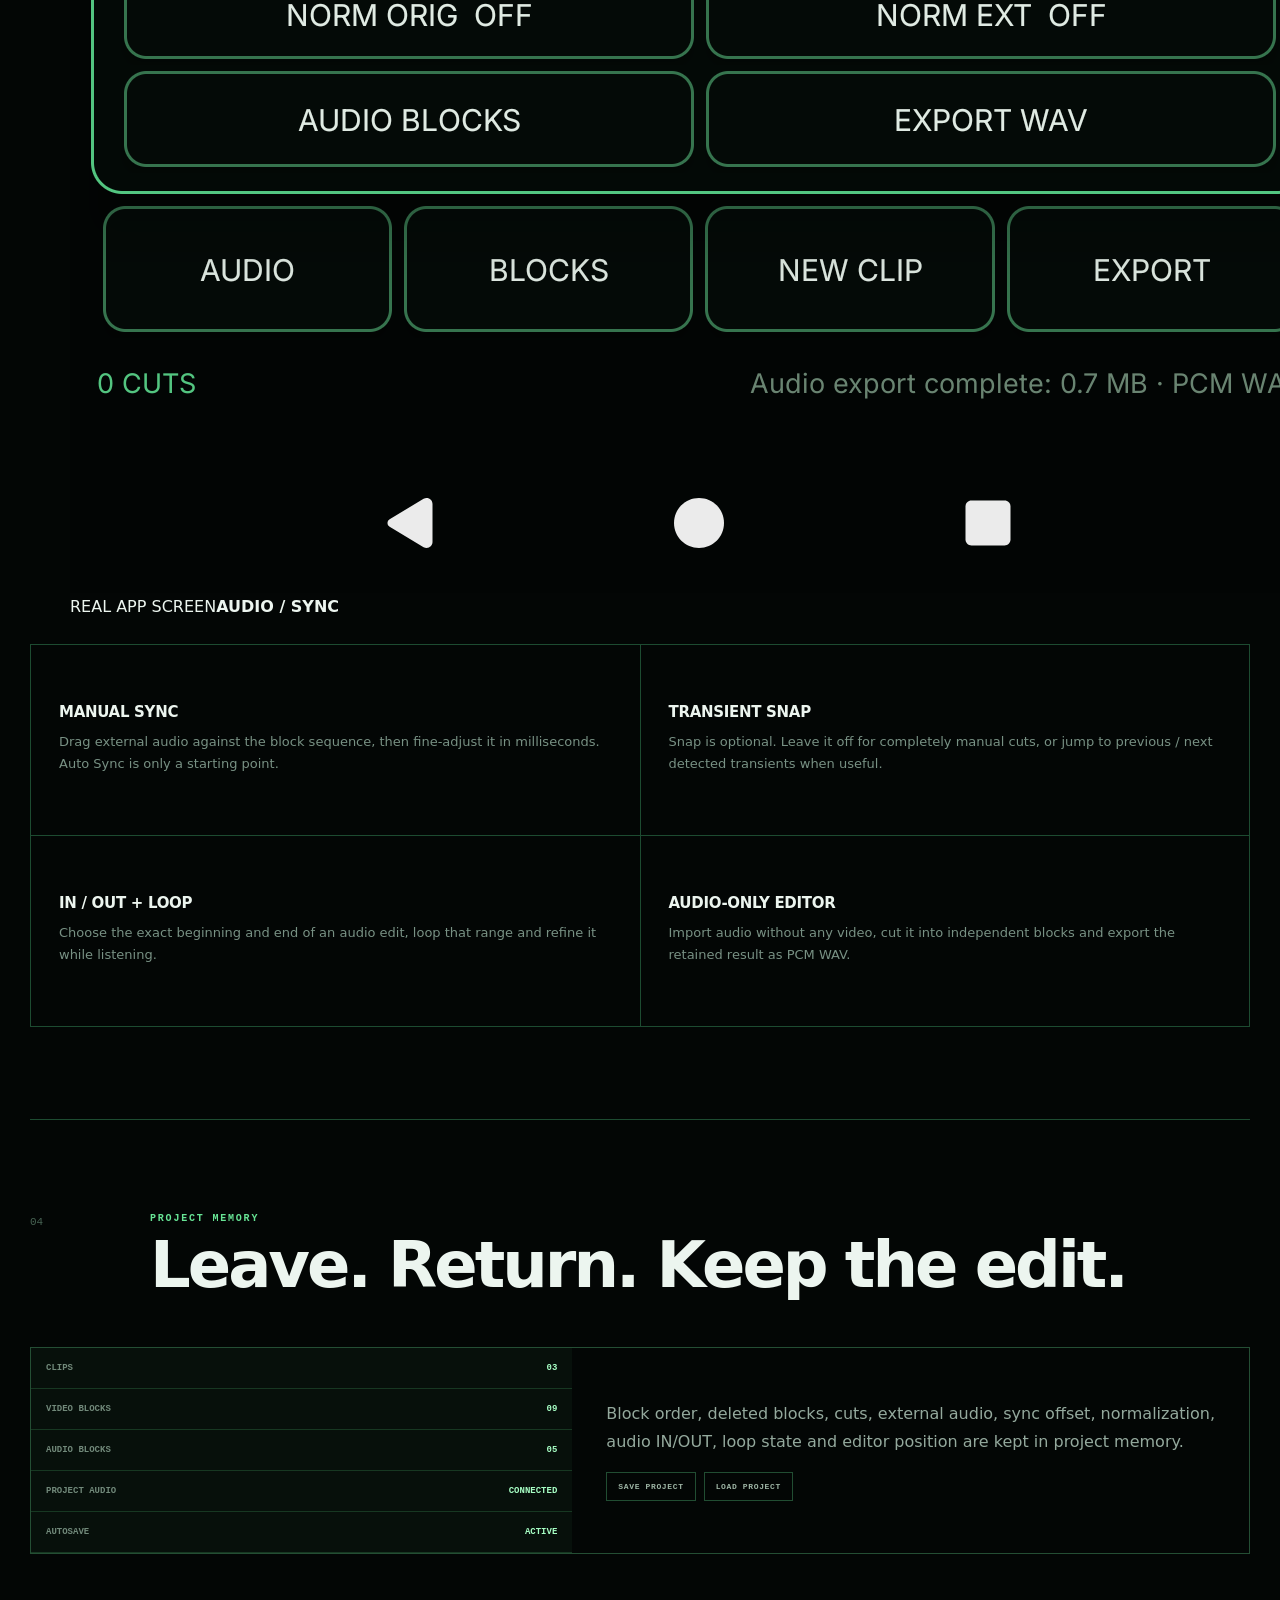
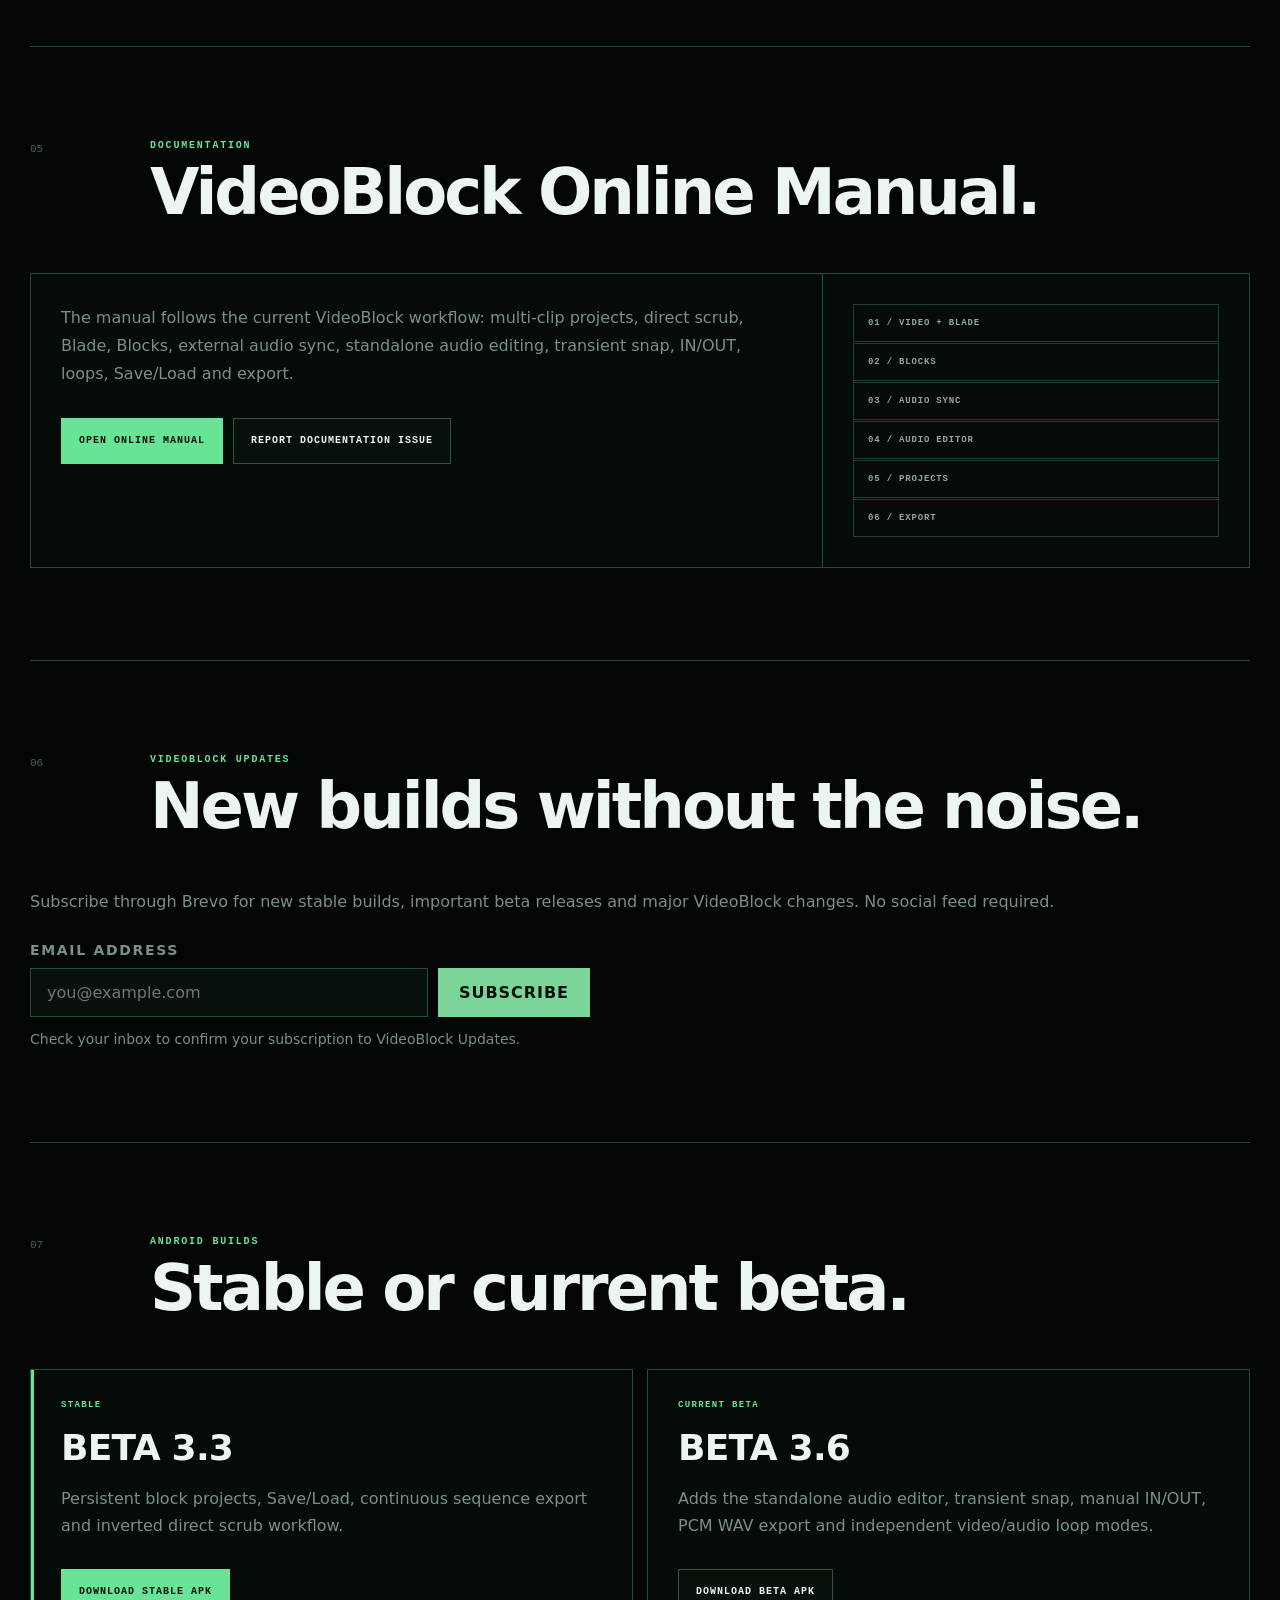
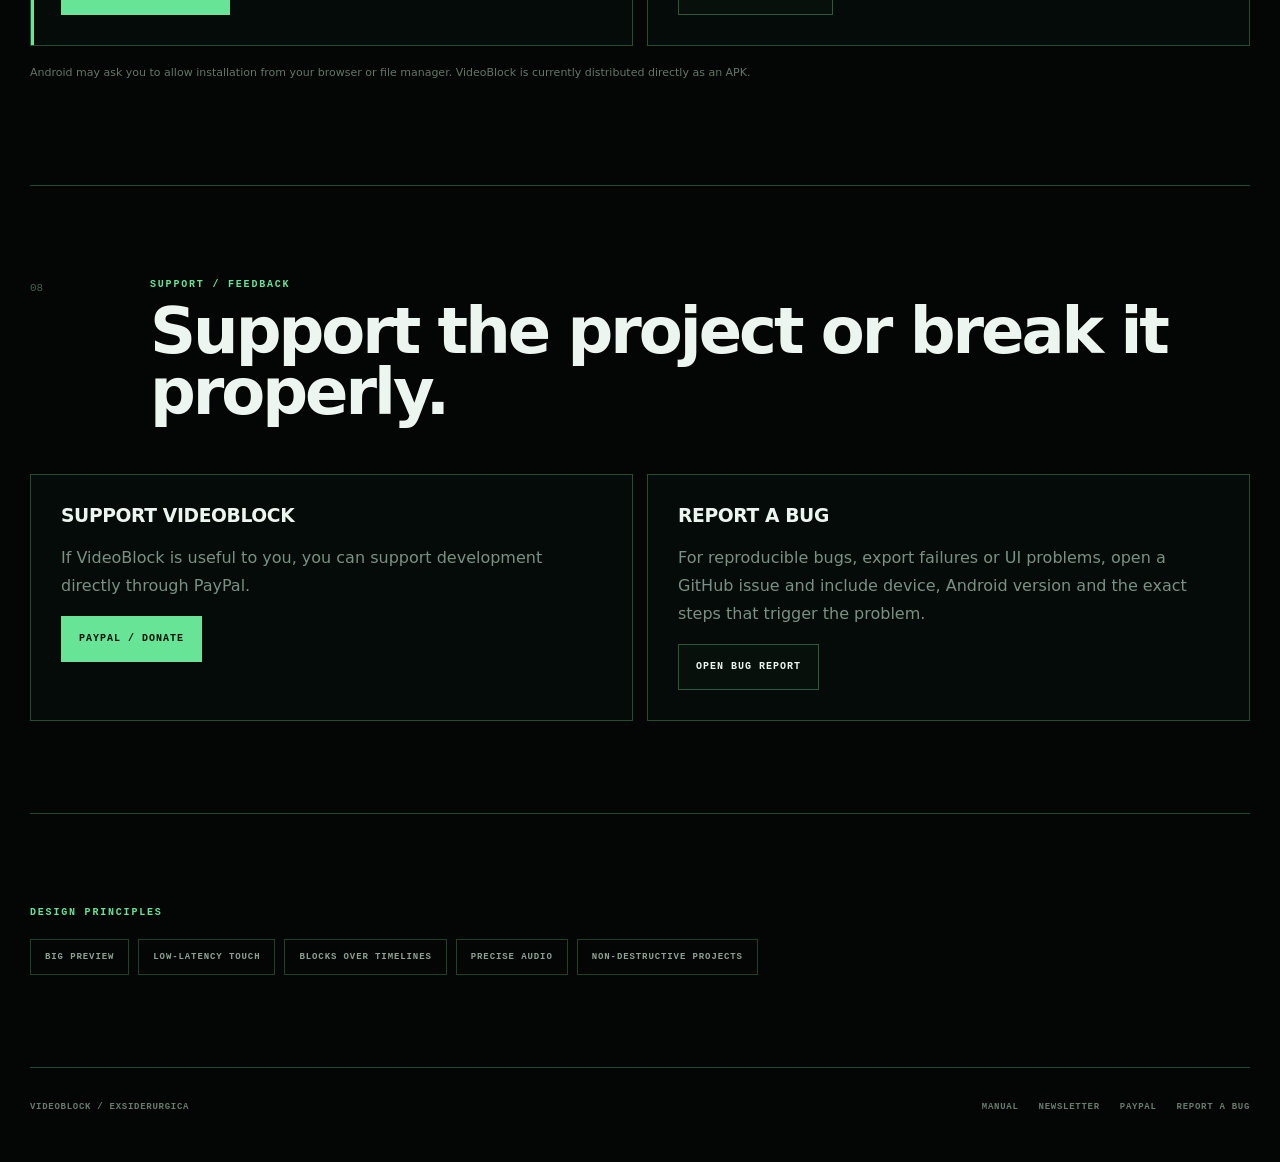
==== commit 3afae509: "replace mockups with real VideoBlock screenshots" ====
--- a/index.html
+++ b/index.html
@@ -33,8 +33,8 @@
     <h1>EDIT<br>WITHOUT<br>THE TIMELINE.</h1>
     <p class="lead">VideoBlock is a touch-first mobile editor built around clips, cuts and blocks. Scrub directly on the image, cut where you feel it, arrange the result as blocks, sync external audio precisely and export the sequence.</p>
     <div class="actions">
-      <a class="button primary" href="https://raw.githubusercontent.com/exsiderurgica/av-sync-clean/downloads/VideoBlock-stable.apk" download>DOWNLOAD STABLE <span data-release="stable_status">BETA 3.3</span></a>
-      <a class="button" href="https://raw.githubusercontent.com/exsiderurgica/av-sync-clean/downloads/VideoBlock-beta.apk" download>TRY <span data-release="beta_status">BETA 3.6</span></a>
+      <a class="button primary" href="https://raw.githubusercontent.com/exsiderurgica/videoblock-site/downloads/VideoBlock-stable.apk" download>DOWNLOAD STABLE <span data-release="stable_status">BETA 3.3</span></a>
+      <a class="button" href="https://raw.githubusercontent.com/exsiderurgica/videoblock-site/downloads/VideoBlock-beta.apk" download>TRY <span data-release="beta_status">BETA 3.6</span></a>
       <a class="button" href="manual/">ONLINE MANUAL</a>
       <a class="button" href="#updates">VIDEOBLOCK UPDATES</a>
       <a class="button" href="https://paypal.me/Exsiderurgica" target="_blank" rel="noopener">SUPPORT / DONATE</a>
@@ -48,28 +48,11 @@
     </div>
   </div>
 
-  <div class="hero-device" aria-label="Stylized VideoBlock interface preview">
-    <div class="phone">
-      <div class="phone-top"><span>VIDEO / BLOCK</span><span>VIDEO</span></div>
-      <div class="screen">
-        <div class="frame">
-          <div class="frame-glow"></div>
-          <div class="frame-grid"></div>
-          <div class="frame-label">DRAG IMAGE ← SCRUB →</div>
-        </div>
-      </div>
-      <div class="timecode">00:00:17.042</div>
-      <div class="transport">
-        <span>◀ FRAME</span><span>▶ PLAY</span><span>FRAME ▶</span><span class="hot">BLADE</span><span>LOOP V</span>
-      </div>
-      <div class="module-row"><span>AUDIO</span><span>BLOCKS</span><span>NEW CLIP</span><span>EXPORT</span></div>
-      <div class="blocks-mini">
-        <div><i></i><b>01 / C01</b></div>
-        <div><i></i><b>02 / C02</b></div>
-        <div><i></i><b>03 / C01</b></div>
-        <div><i></i><b>04 / C03</b></div>
-      </div>
-    </div>
+  <div class="hero-device real-ui" aria-label="Real VideoBlock video editing screen">
+    <figure class="app-shot hero-shot">
+      <img src="screenshots/video.png" alt="VideoBlock real Android video editing interface" loading="eager">
+      <figcaption><span>REAL APP SCREEN</span><b>VIDEO / BLADE</b></figcaption>
+    </figure>
   </div>
 </section>
 
@@ -88,14 +71,17 @@
     <div><div class="eyebrow">BLOCK EDITING</div><h2>Your edit is a sequence of blocks.</h2></div>
   </div>
 
-  <div class="block-demo">
-    <div class="rail">
-      <article class="block-card"><div class="thumb t1"></div><div class="block-meta"><span>01</span><b>C01 · 4.28s</b></div></article>
-      <article class="block-card"><div class="thumb t2"></div><div class="block-meta"><span>02</span><b>C02 · 2.71s</b></div></article>
-      <article class="block-card selected"><div class="thumb t3"></div><div class="block-meta"><span>03</span><b>C01 · 6.14s</b></div></article>
-      <article class="block-card"><div class="thumb t4"></div><div class="block-meta"><span>04</span><b>C03 · 3.02s</b></div></article>
-    </div>
-    <div class="rail-caption"><span>LONG PRESS + DRAG</span><span>TAP = CUE</span><span>DELETE = NON-DESTRUCTIVE</span></div>
+  <div class="real-screen-panel">
+    <figure class="app-shot feature-shot">
+      <img src="screenshots/blocks.png" alt="VideoBlock real Blocks sequence screen" loading="lazy">
+      <figcaption><span>REAL APP SCREEN</span><b>BLOCKS</b></figcaption>
+    </figure>
+    <div class="real-screen-copy">
+      <div class="eyebrow">ACTUAL ANDROID UI</div>
+      <h3>Arrange the cut visually.</h3>
+      <p>Tap a Block to cue it, long-press and drag to change the order, remove unwanted Blocks without touching the original media, then export the current sequence.</p>
+      <div class="screen-tags"><span>LONG PRESS + DRAG</span><span>TAP = CUE</span><span>NON-DESTRUCTIVE</span></div>
+    </div>
   </div>
 
   <div class="feature-grid">
@@ -112,13 +98,17 @@
     <div><div class="eyebrow">AUDIO / SYNC / EDIT</div><h2>External audio is a project track.</h2></div>
   </div>
 
-  <div class="wave-console">
-    <div class="wave-label"><span>SEQUENCE · ORIGINAL BLOCKS</span><span>PROJECT AUDIO · GLOBAL</span></div>
-    <div class="wave-lane top-wave" aria-hidden="true"></div>
-    <div class="playhead"></div>
-    <div class="wave-lane bottom-wave" aria-hidden="true"></div>
-    <div class="markers"><span class="marker in">IN</span><span class="marker transient">TR</span><span class="marker out">OUT</span></div>
-    <div class="wave-controls"><span>AUTO SYNC</span><span>SNAP TR</span><span>SET IN</span><span>SET OUT</span><span>LOOP A</span><span>EXPORT WAV</span></div>
+  <div class="real-screen-panel reverse">
+    <div class="real-screen-copy">
+      <div class="eyebrow">ACTUAL ANDROID UI</div>
+      <h3>Sync by eye and by ear.</h3>
+      <p>The real Audio / Sync screen keeps the waveform, offset controls, normalization and playback together so external audio can stay aligned under the project.</p>
+      <div class="screen-tags"><span>AUTO SYNC</span><span>MANUAL OFFSET</span><span>WAVEFORM</span><span>SYNC PLAY</span></div>
+    </div>
+    <figure class="app-shot feature-shot">
+      <img src="screenshots/audio-sync.png" alt="VideoBlock real Audio Sync screen" loading="lazy">
+      <figcaption><span>REAL APP SCREEN</span><b>AUDIO / SYNC</b></figcaption>
+    </figure>
   </div>
 
   <div class="feature-grid two">
@@ -196,13 +186,13 @@
       <div class="release-type">STABLE</div>
       <h3 data-release="stable_status">BETA 3.3</h3>
       <p data-release="stable_notes">Persistent block projects, Save/Load, continuous sequence export and inverted direct scrub workflow.</p>
-      <a class="button primary" href="https://raw.githubusercontent.com/exsiderurgica/av-sync-clean/downloads/VideoBlock-stable.apk" download>DOWNLOAD STABLE APK</a>
+      <a class="button primary" href="https://raw.githubusercontent.com/exsiderurgica/videoblock-site/downloads/VideoBlock-stable.apk" download>DOWNLOAD STABLE APK</a>
     </article>
     <article class="release-card">
       <div class="release-type">CURRENT BETA</div>
       <h3 data-release="beta_status">BETA 3.6</h3>
       <p data-release="beta_notes">Adds the standalone audio editor, transient snap, manual IN/OUT, PCM WAV export and independent video/audio loop modes.</p>
-      <a class="button" href="https://raw.githubusercontent.com/exsiderurgica/av-sync-clean/downloads/VideoBlock-beta.apk" download>DOWNLOAD BETA APK</a>
+      <a class="button" href="https://raw.githubusercontent.com/exsiderurgica/videoblock-site/downloads/VideoBlock-beta.apk" download>DOWNLOAD BETA APK</a>
     </article>
   </div>
   <p class="fineprint">Android may ask you to allow installation from your browser or file manager. VideoBlock is currently distributed directly as an APK.</p>
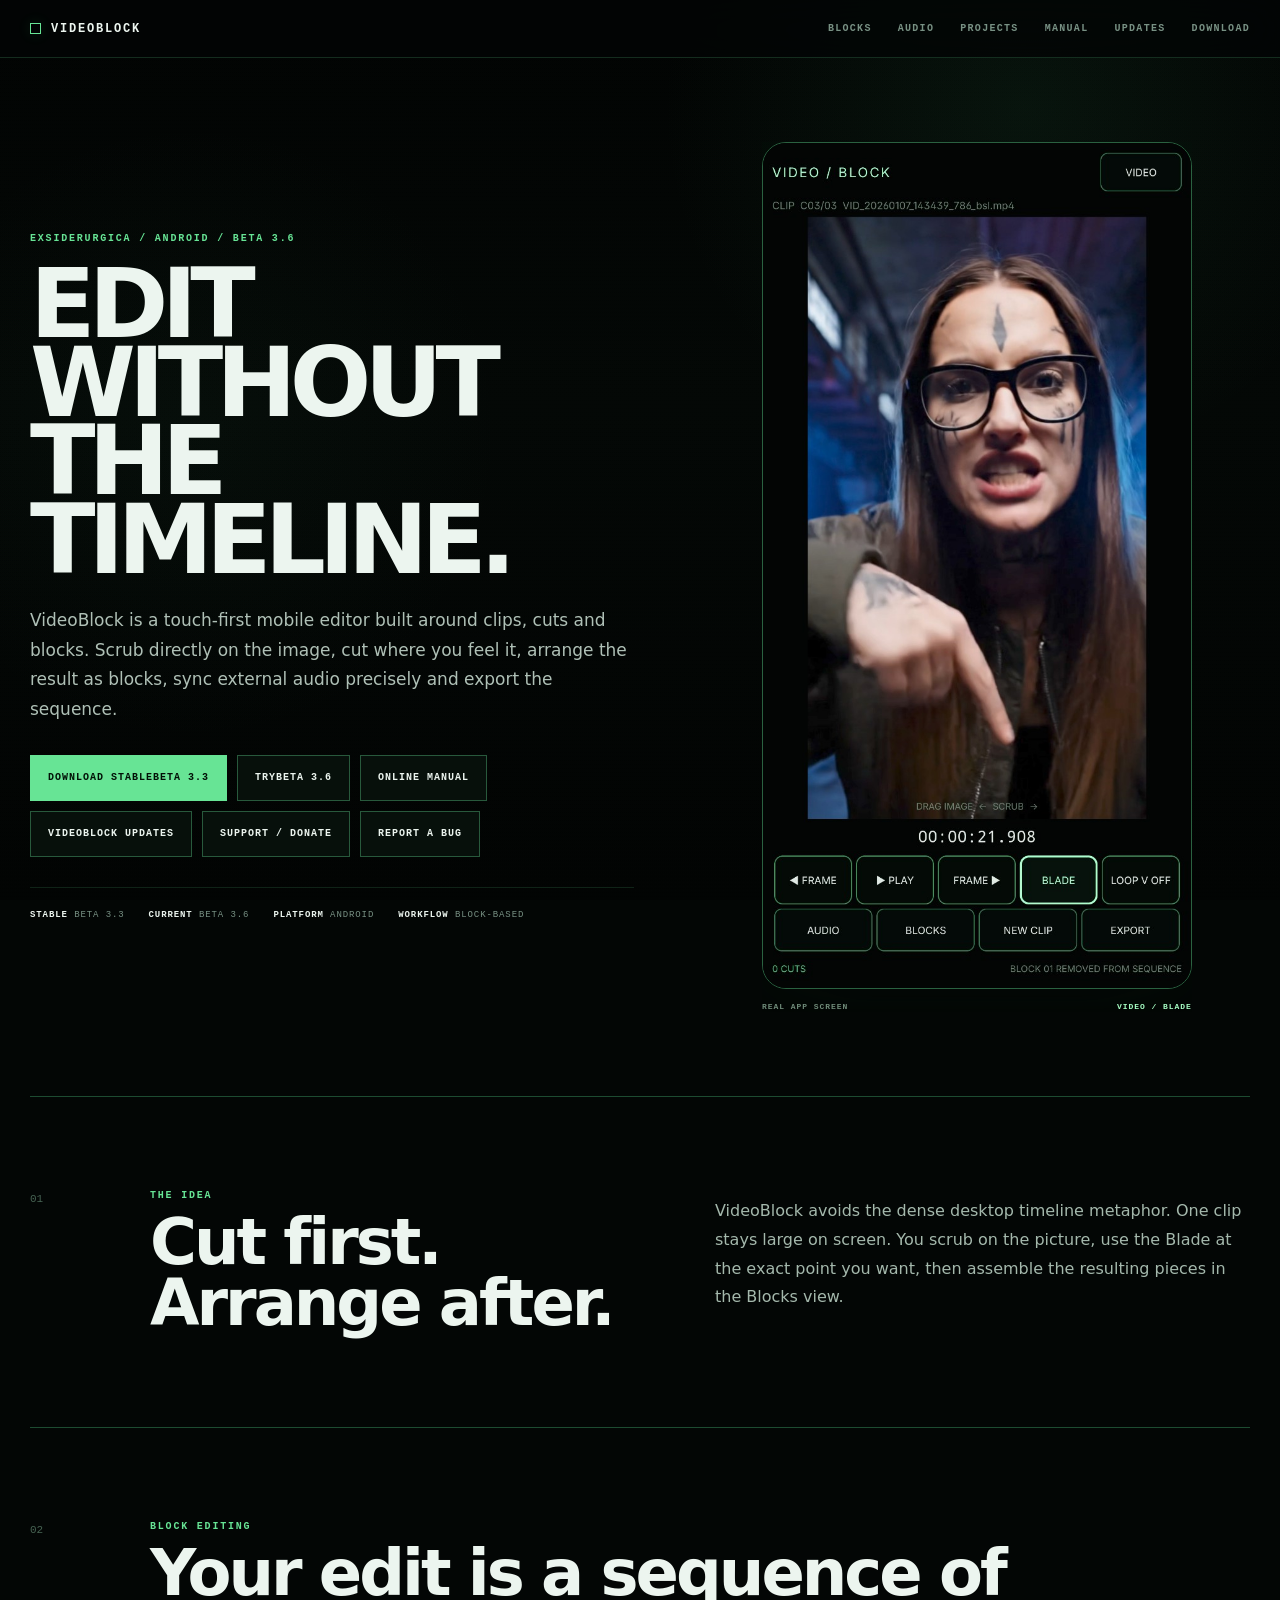
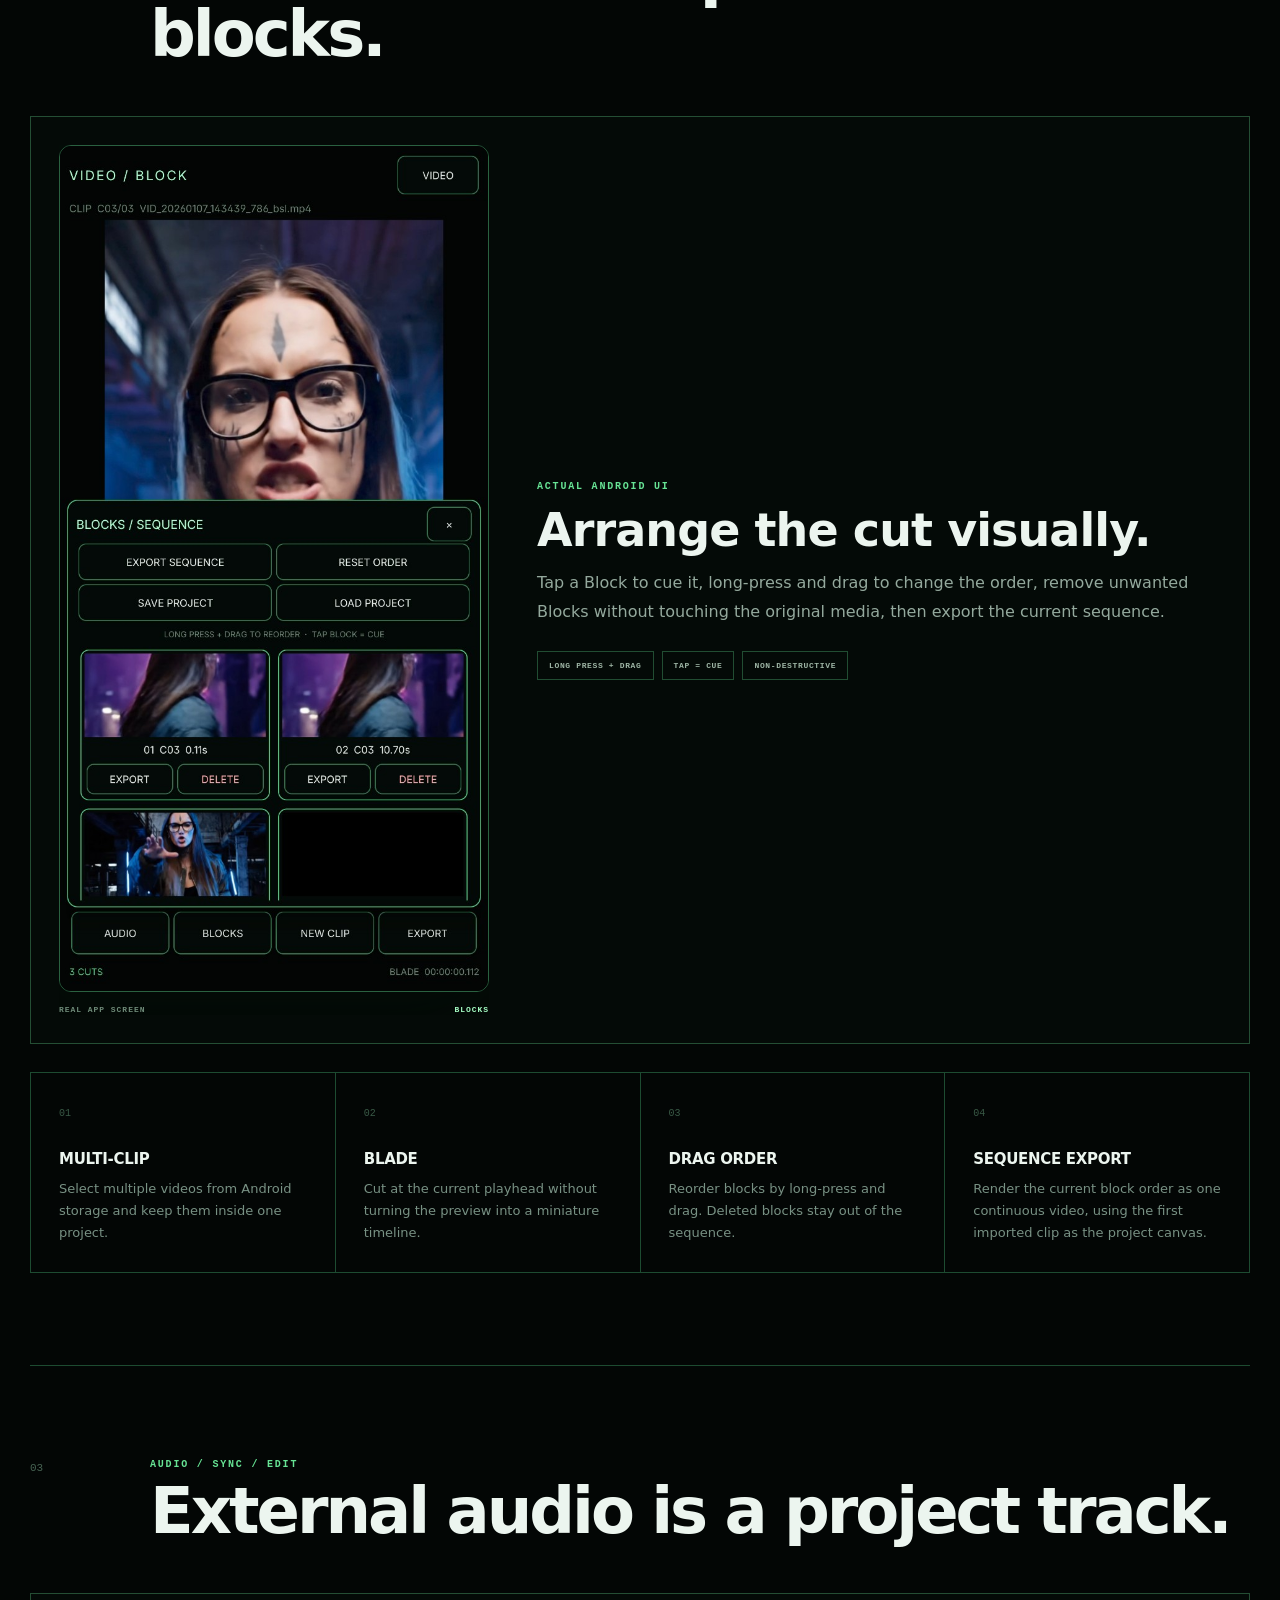
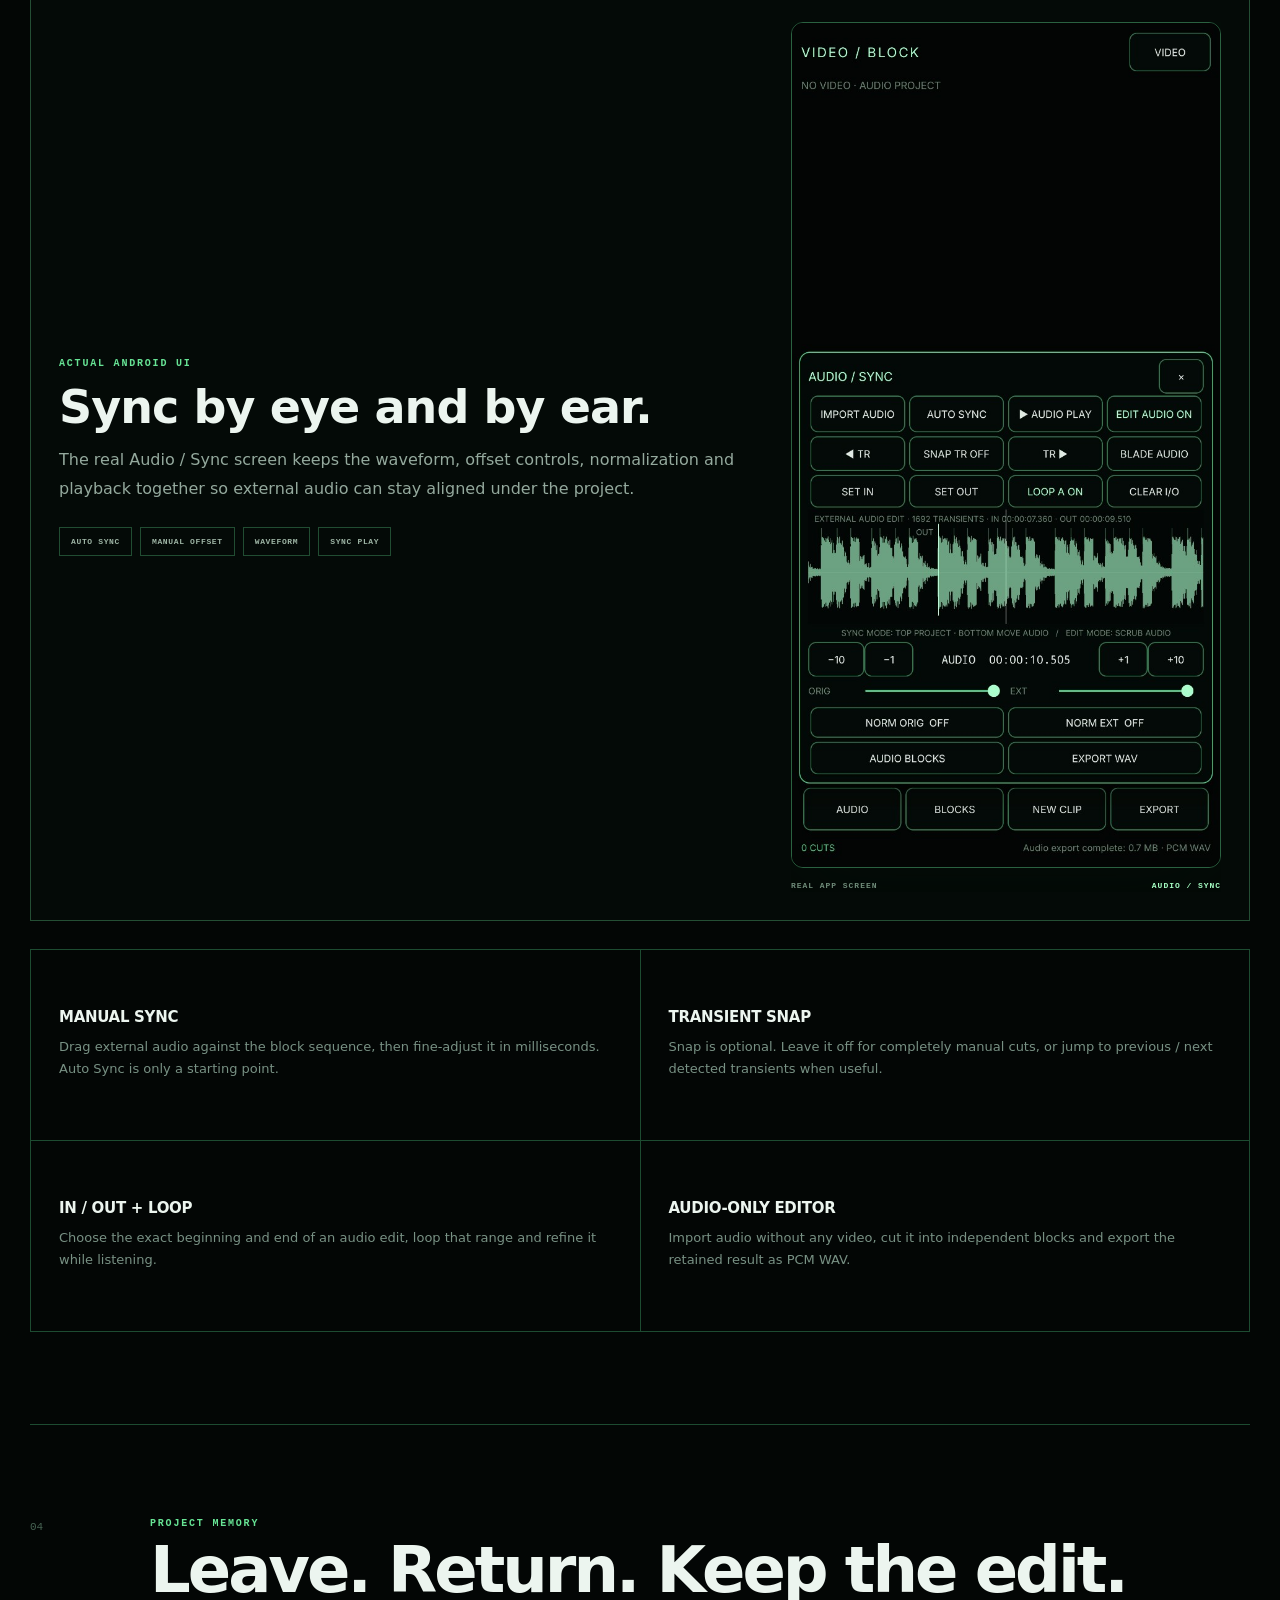
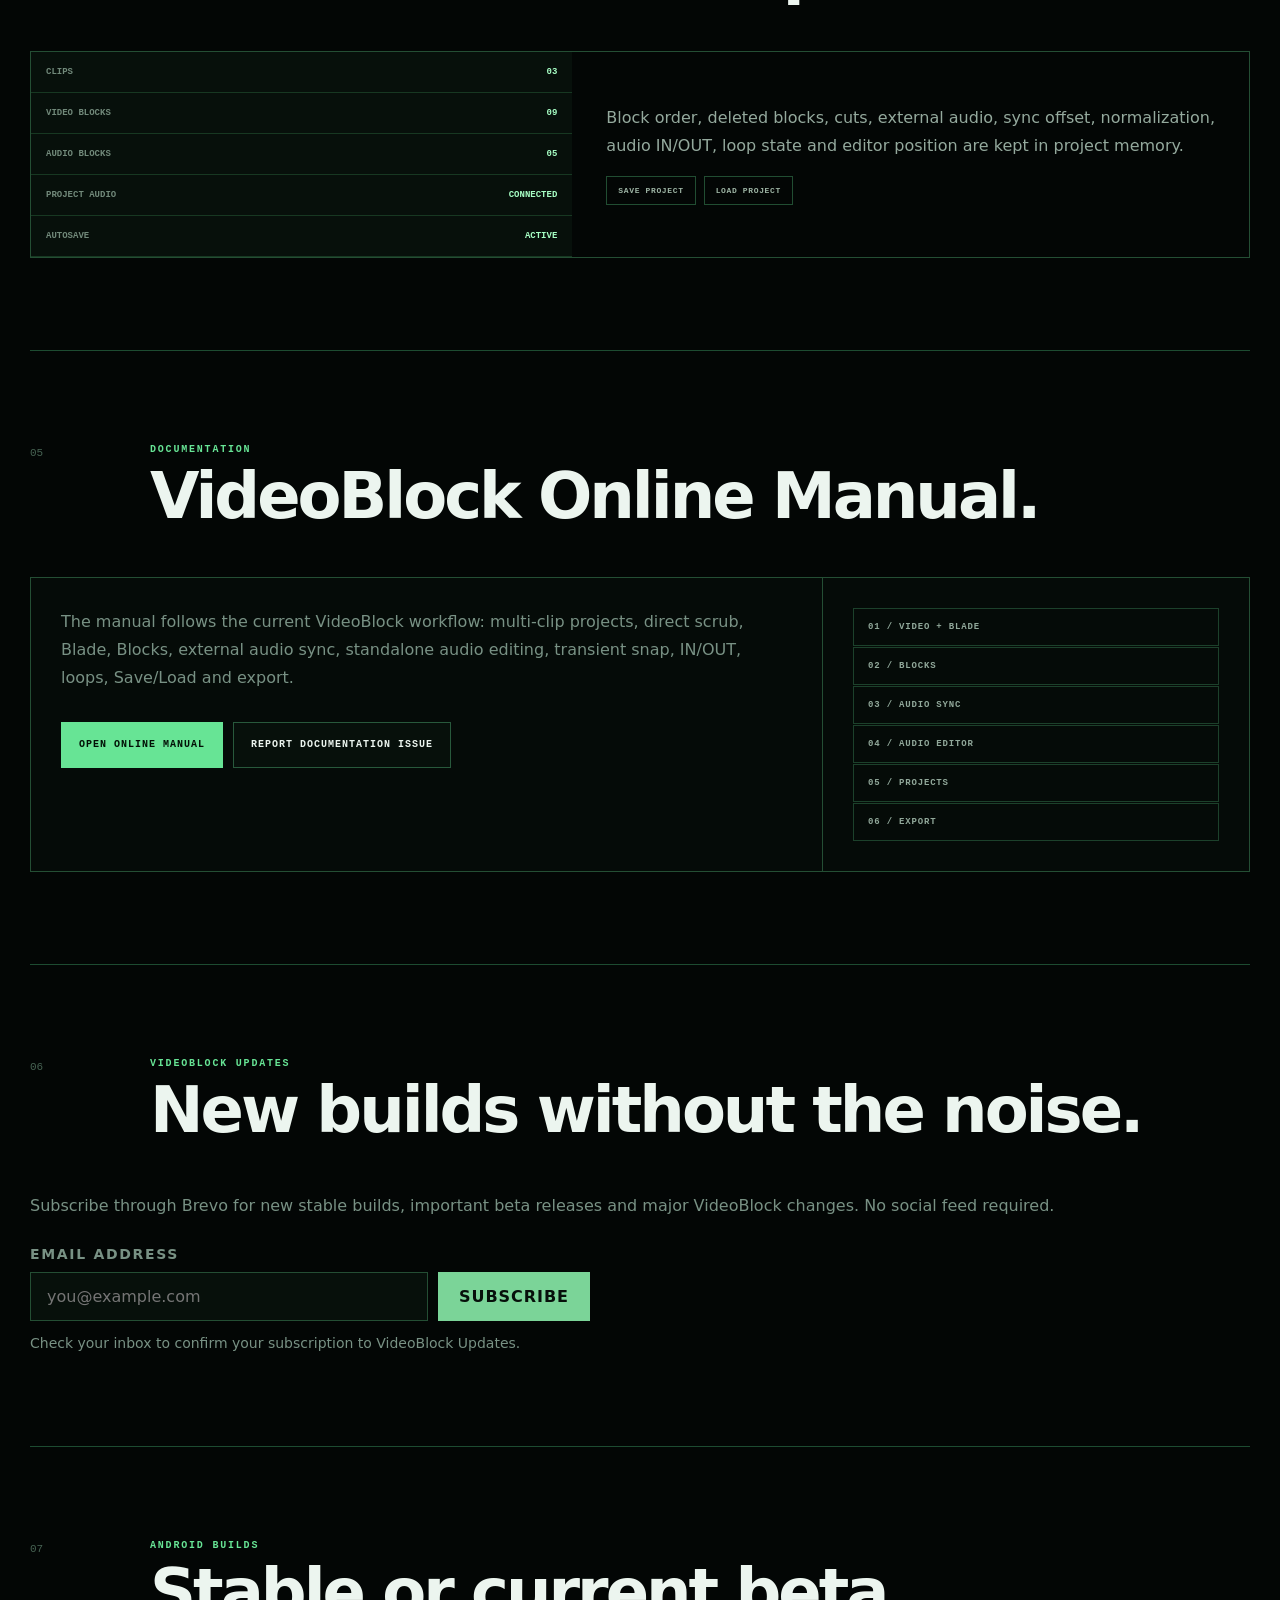
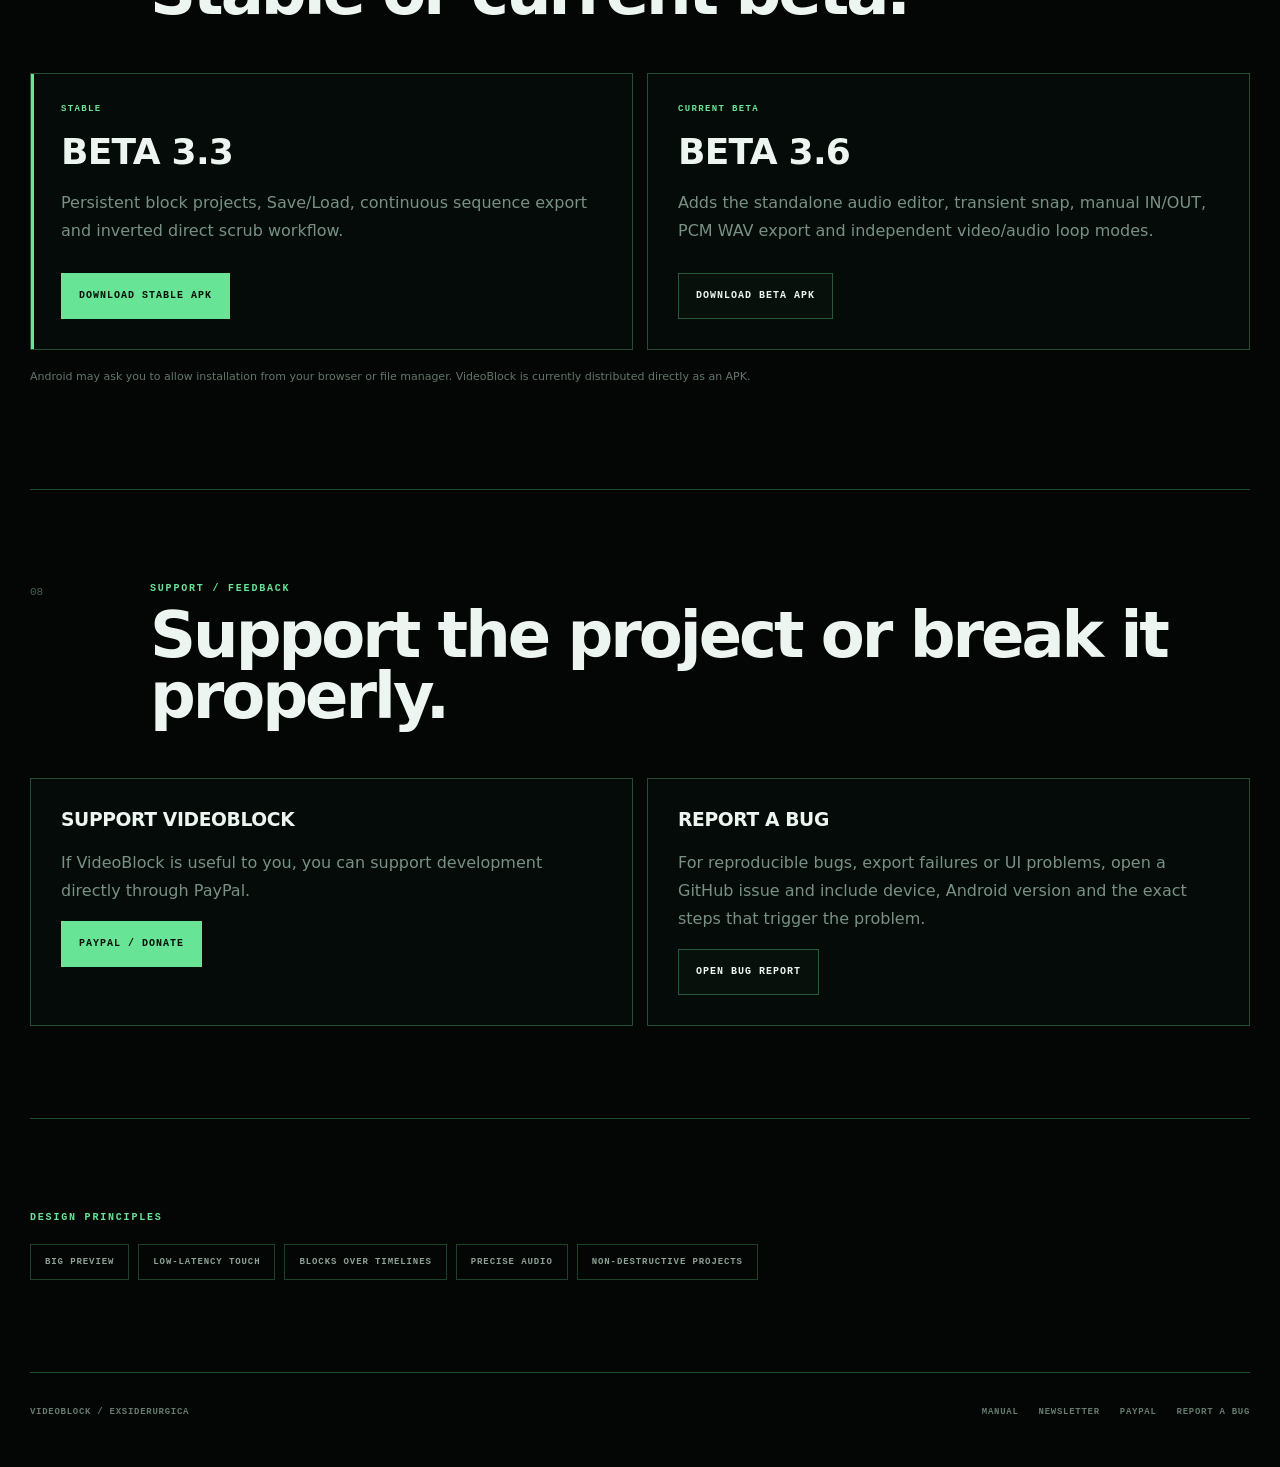
==== commit da72cf83: "refresh screenshots and mobile styles" ====
--- a/index.html
+++ b/index.html
@@ -7,7 +7,7 @@
 <meta name="description" content="VideoBlock is a block-based Android video and audio editor built for direct touch editing, accurate sync, lossless workflows and fast mobile assembly.">
 <title>VideoBlock — block-based mobile video editor</title>
 <link rel="icon" href="favicon.svg" type="image/svg+xml">
-<link rel="stylesheet" href="app.css">
+<link rel="stylesheet" href="app.css?v=34bd8977">
 </head>
 <body>
 <div class="noise"></div>
@@ -50,7 +50,7 @@
 
   <div class="hero-device real-ui" aria-label="Real VideoBlock video editing screen">
     <figure class="app-shot hero-shot">
-      <img src="screenshots/video.png" alt="VideoBlock real Android video editing interface" loading="eager">
+      <img src="screenshots/video.png?v=7dc3cf16" alt="VideoBlock real Android video editing interface" loading="eager">
       <figcaption><span>REAL APP SCREEN</span><b>VIDEO / BLADE</b></figcaption>
     </figure>
   </div>
@@ -73,7 +73,7 @@
 
   <div class="real-screen-panel">
     <figure class="app-shot feature-shot">
-      <img src="screenshots/blocks.png" alt="VideoBlock real Blocks sequence screen" loading="lazy">
+      <img src="screenshots/blocks.png?v=aa14d44d" alt="VideoBlock real Blocks sequence screen" loading="lazy">
       <figcaption><span>REAL APP SCREEN</span><b>BLOCKS</b></figcaption>
     </figure>
     <div class="real-screen-copy">
@@ -106,7 +106,7 @@
       <div class="screen-tags"><span>AUTO SYNC</span><span>MANUAL OFFSET</span><span>WAVEFORM</span><span>SYNC PLAY</span></div>
     </div>
     <figure class="app-shot feature-shot">
-      <img src="screenshots/audio-sync.png" alt="VideoBlock real Audio Sync screen" loading="lazy">
+      <img src="screenshots/audio-sync.png?v=330249f9" alt="VideoBlock real Audio Sync screen" loading="lazy">
       <figcaption><span>REAL APP SCREEN</span><b>AUDIO / SYNC</b></figcaption>
     </figure>
   </div>
--- a/app.css
+++ b/app.css
@@ -199,3 +199,104 @@
   .support-grid{grid-template-columns:1fr}
   .signup{width:100%}.signup-controls{flex-direction:column}.signup button{width:100%}
 }
+
+
+/* Real VideoBlock screenshots */
+.hero-device.real-ui{perspective:none;align-items:center}
+.app-shot{margin:0;position:relative}
+.app-shot img{
+  display:block;width:100%;height:auto;background:#020403;
+  border:1px solid #2a6140;box-shadow:0 30px 100px rgba(0,0,0,.5),0 0 80px rgba(71,224,124,.07)
+}
+.hero-shot{width:min(430px,100%)}
+.hero-shot img{border-radius:24px}
+.app-shot figcaption{
+  display:flex;justify-content:space-between;gap:16px;margin-top:12px;
+  color:#6f8b79;font:600 8px/1.4 ui-monospace,monospace;letter-spacing:.12em
+}
+.app-shot figcaption b{color:var(--green2)}
+.real-screen-panel{
+  display:grid;grid-template-columns:minmax(260px,430px) 1fr;gap:48px;align-items:center;
+  border:1px solid #244e34;background:#040a07;padding:28px
+}
+.real-screen-panel.reverse{grid-template-columns:1fr minmax(260px,430px)}
+.feature-shot{width:100%}
+.feature-shot img{border-radius:12px}
+.real-screen-copy{max-width:600px}
+.real-screen-copy h3{font-size:clamp(28px,4vw,46px);line-height:1;margin:14px 0 16px}
+.real-screen-copy p{color:#94a99d;line-height:1.8;margin:0}
+.screen-tags{display:flex;flex-wrap:wrap;gap:8px;margin-top:24px}
+.screen-tags span{
+  padding:9px 11px;border:1px solid #214d32;color:#9eb5a5;
+  font:600 8px ui-monospace,monospace;letter-spacing:.08em
+}
+@media(max-width:900px){
+  .hero-device.real-ui{justify-content:flex-start}
+  .hero-shot{width:min(390px,100%)}
+  .real-screen-panel,.real-screen-panel.reverse{grid-template-columns:1fr;gap:28px}
+  .feature-shot{width:min(430px,100%)}
+  .real-screen-panel.reverse .real-screen-copy{order:2}
+  .real-screen-panel.reverse .feature-shot{order:1}
+}
+@media(max-width:620px){
+  .hero-shot{width:100%}
+  .hero-shot img,.feature-shot img{border-radius:14px}
+  .real-screen-panel{padding:14px}
+  .app-shot figcaption{font-size:7px}
+}
+
+
+/* Mobile screenshot sizing hardening */
+html,body{max-width:100%;overflow-x:hidden}
+.hero,.hero-device,.app-shot,.real-screen-panel,.real-screen-copy,.feature-shot{min-width:0;max-width:100%}
+.app-shot{overflow:hidden}
+.app-shot img{
+  display:block;
+  width:100%;
+  max-width:100%;
+  height:auto;
+  object-fit:contain;
+  margin:0 auto;
+}
+.real-screen-panel{overflow:hidden}
+
+@media(max-width:620px){
+  .hero-device.real-ui{
+    width:100%;
+    max-width:100%;
+    justify-content:center;
+  }
+  .hero-shot,.feature-shot{
+    width:min(100%,300px);
+    max-width:300px;
+    margin-inline:auto;
+  }
+  .real-screen-panel,.real-screen-panel.reverse{
+    width:100%;
+    max-width:100%;
+    padding:12px;
+    gap:22px;
+    overflow:hidden;
+  }
+  .real-screen-copy{
+    width:100%;
+    max-width:100%;
+  }
+  .app-shot img{
+    width:100%;
+    max-width:100%;
+    height:auto;
+  }
+  .app-shot figcaption{
+    width:100%;
+    flex-wrap:wrap;
+    gap:6px 12px;
+  }
+}
+
+@media(max-width:380px){
+  .hero-shot,.feature-shot{
+    width:min(100%,280px);
+    max-width:280px;
+  }
+}
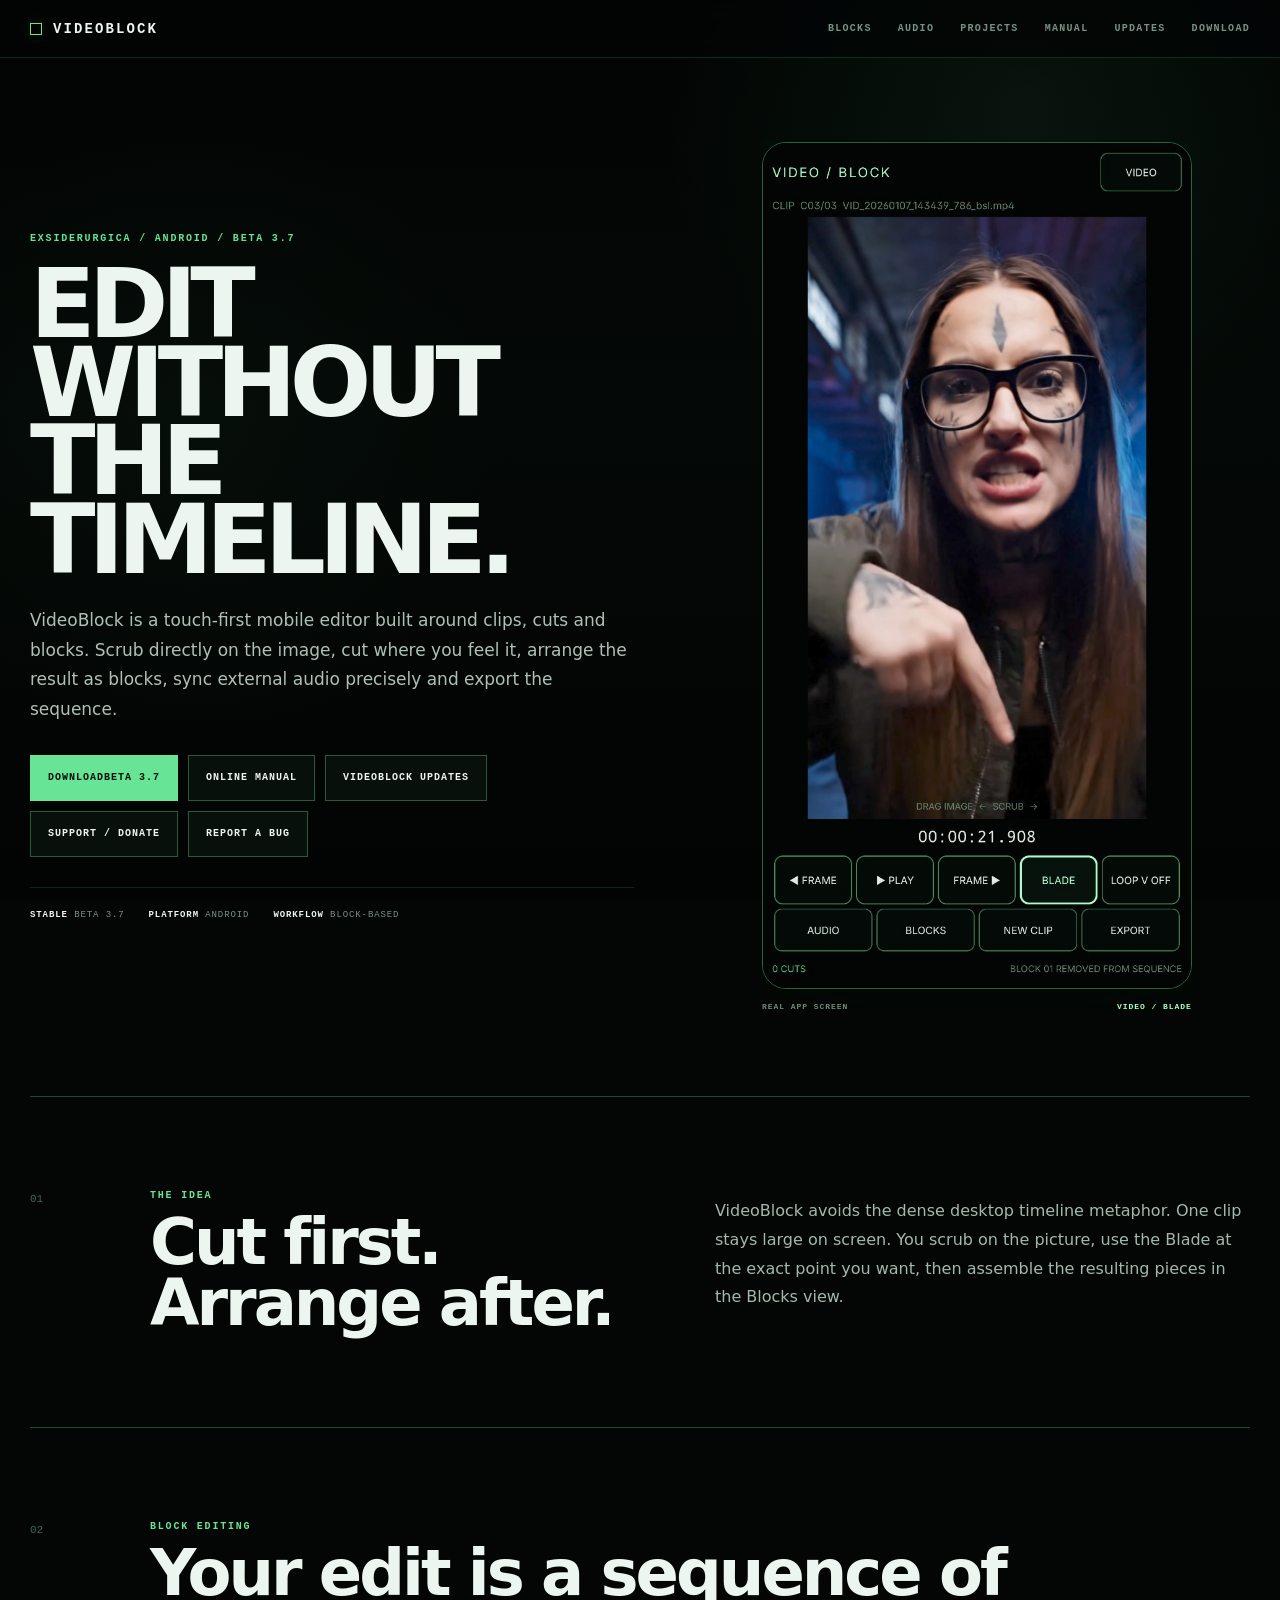
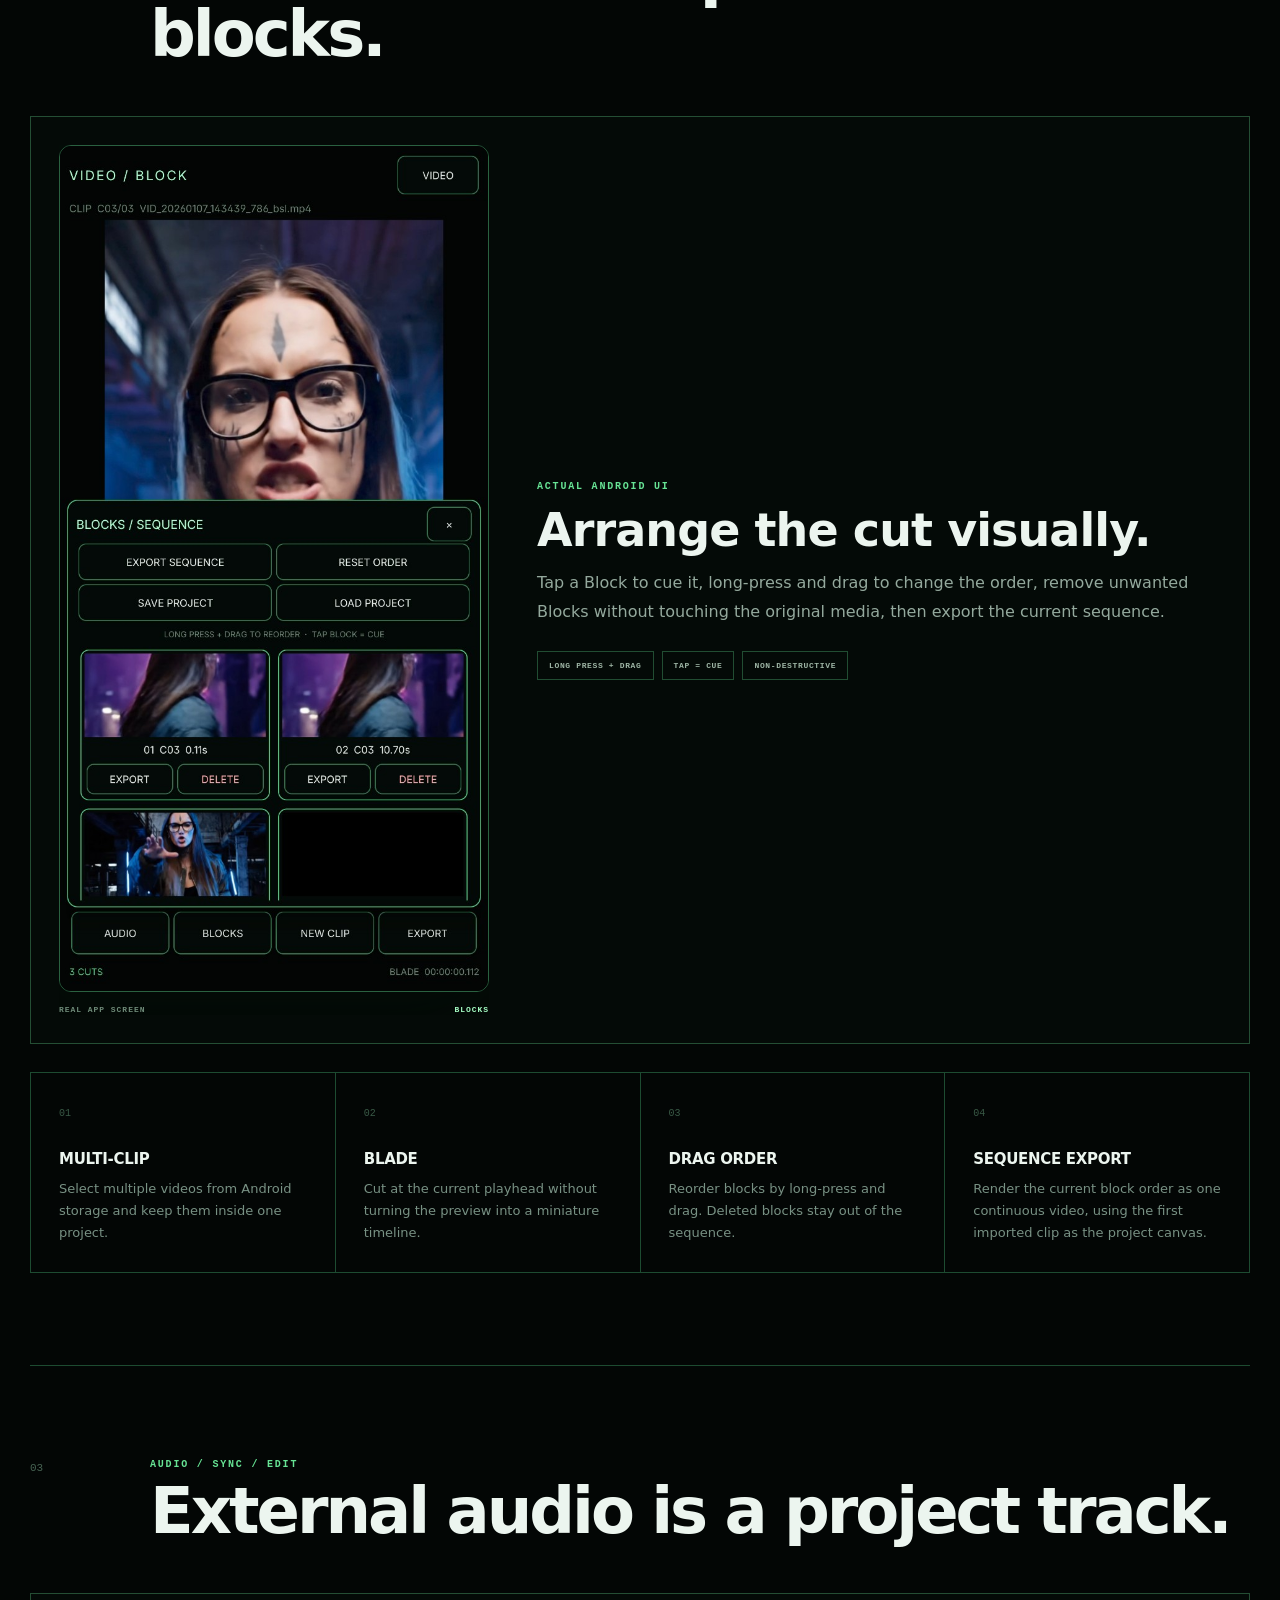
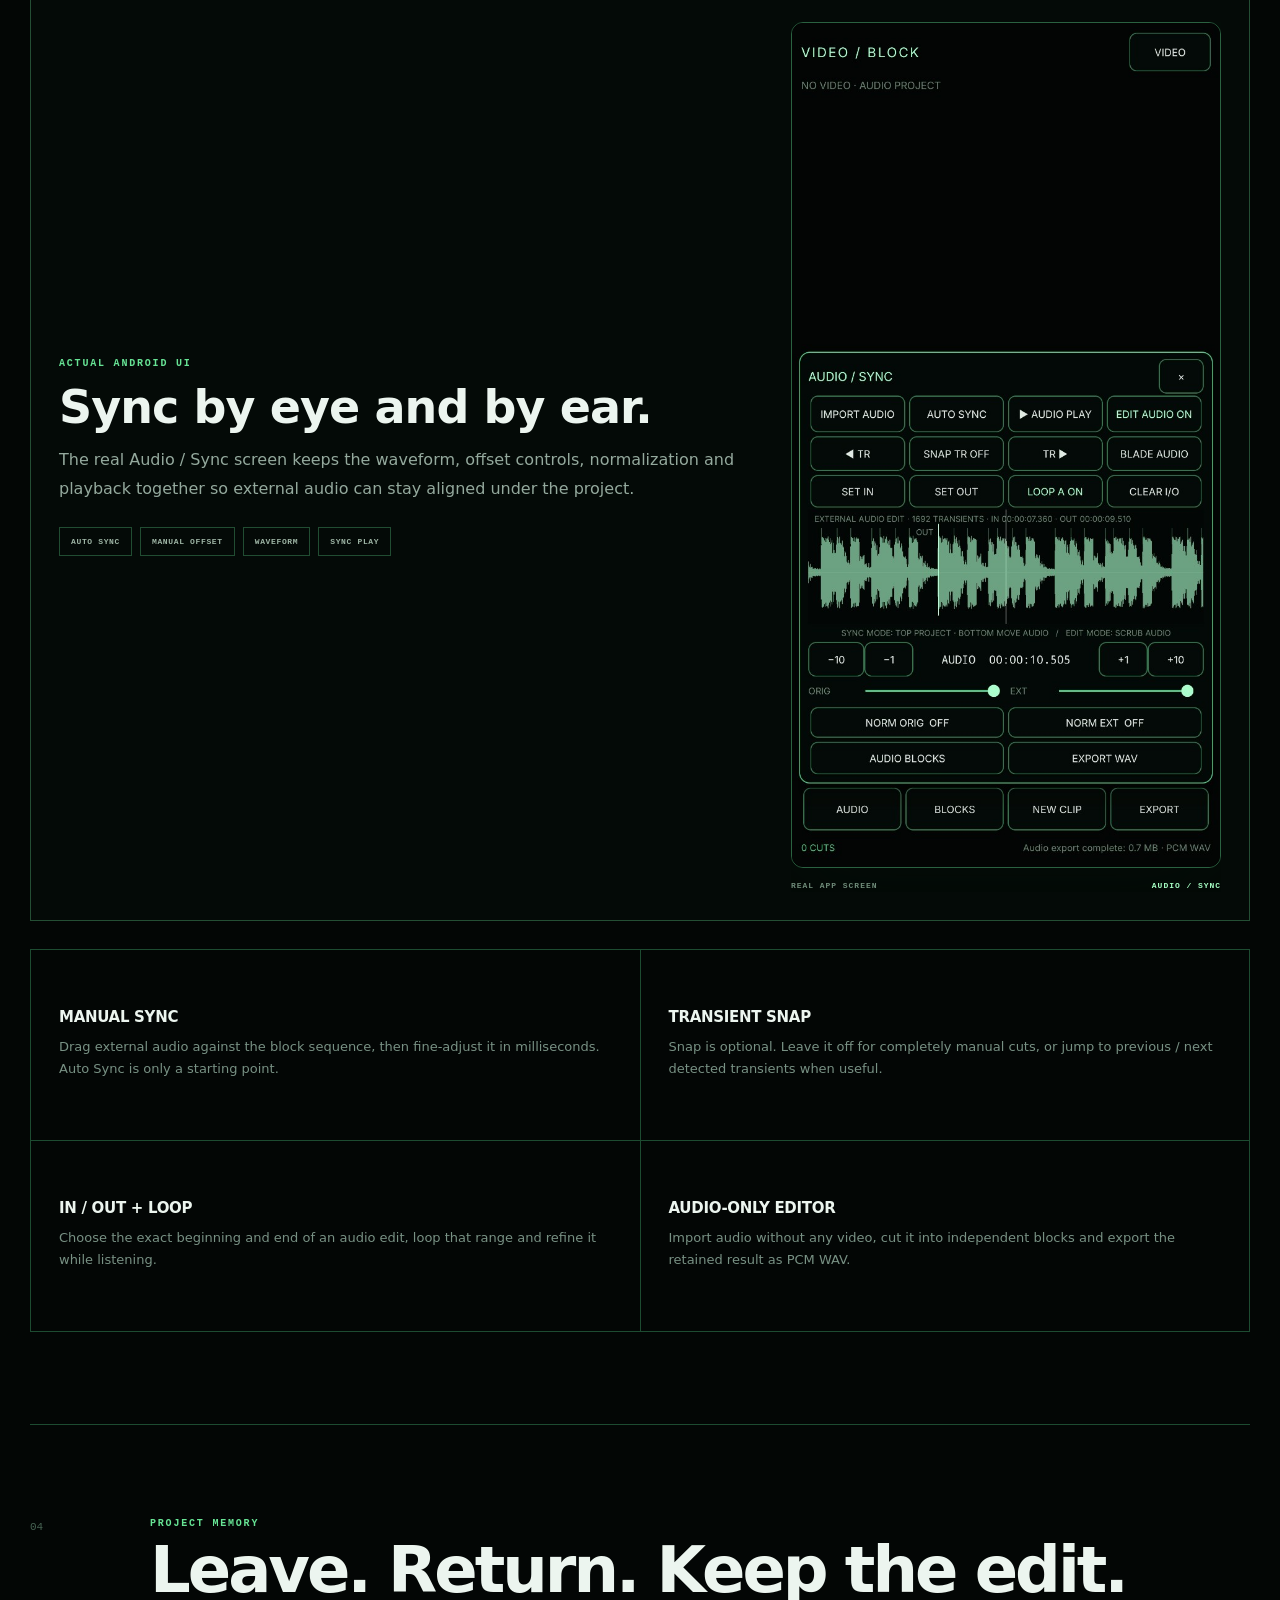
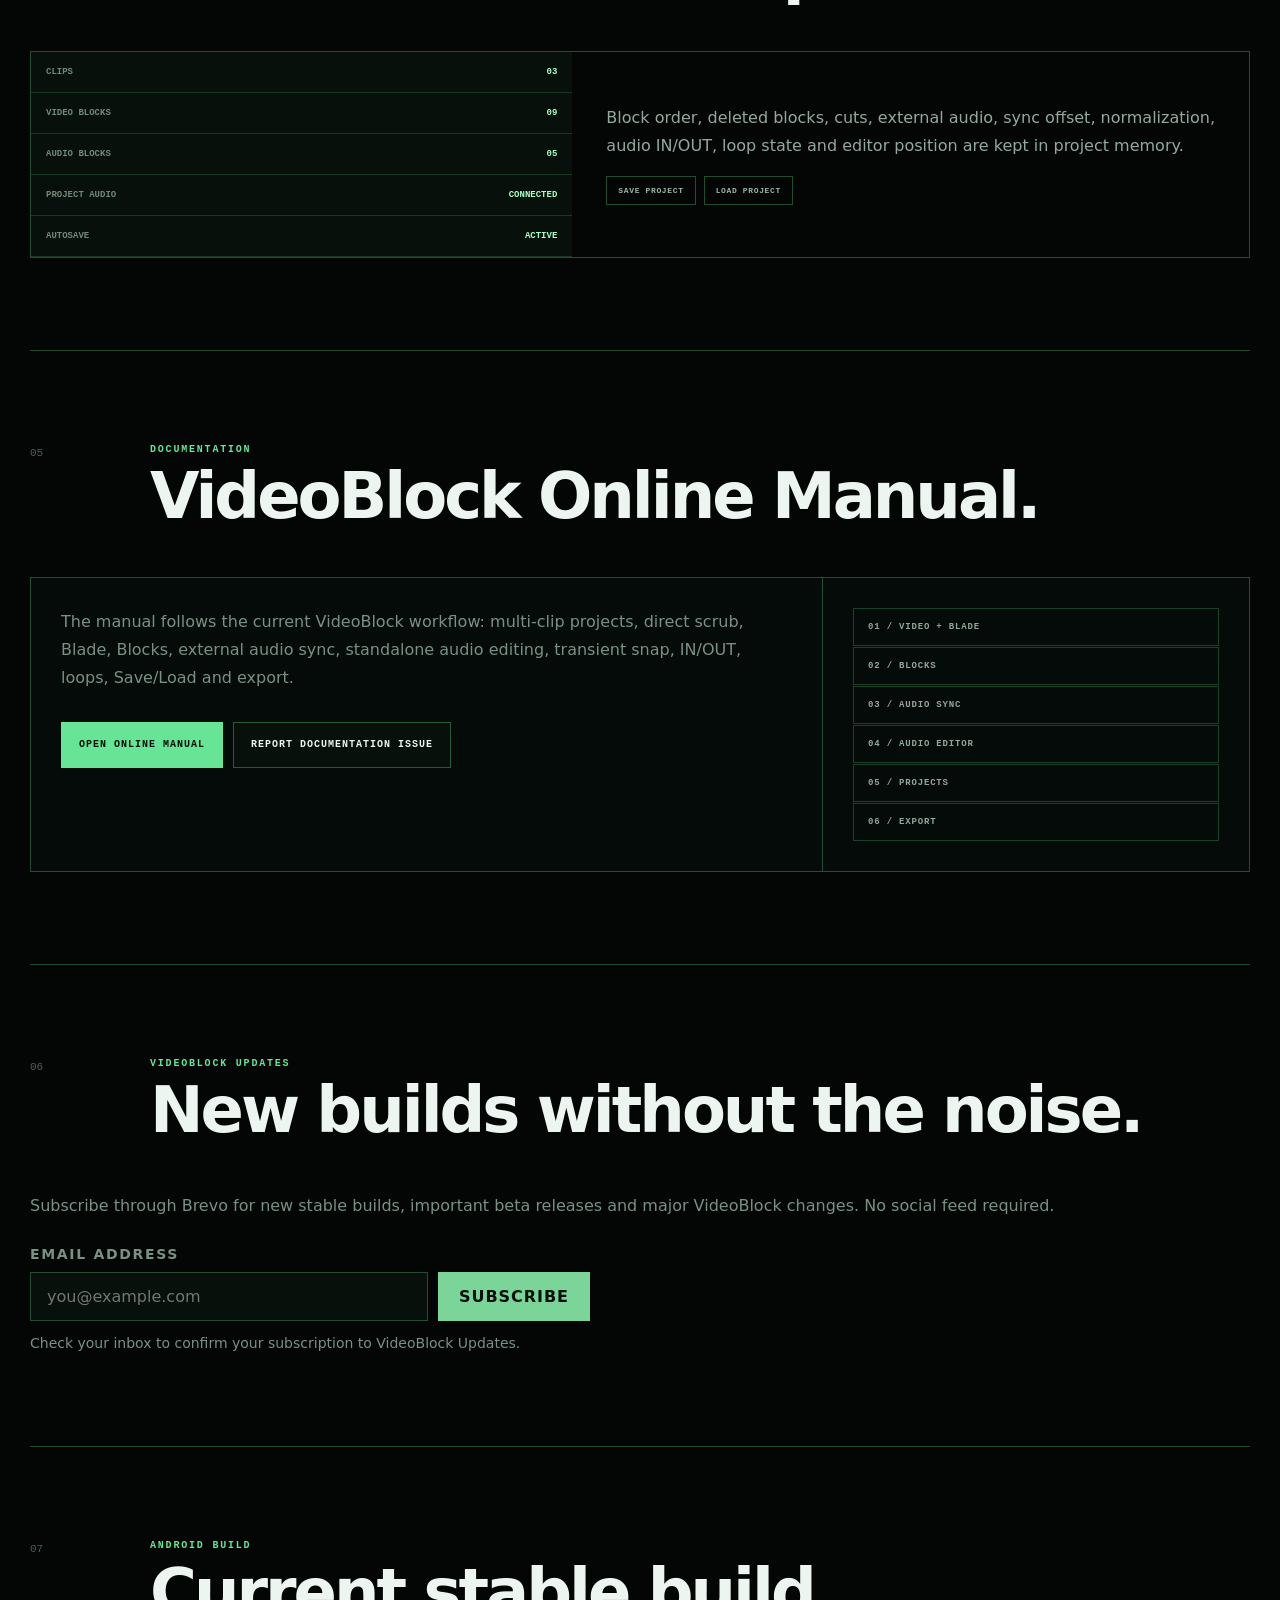
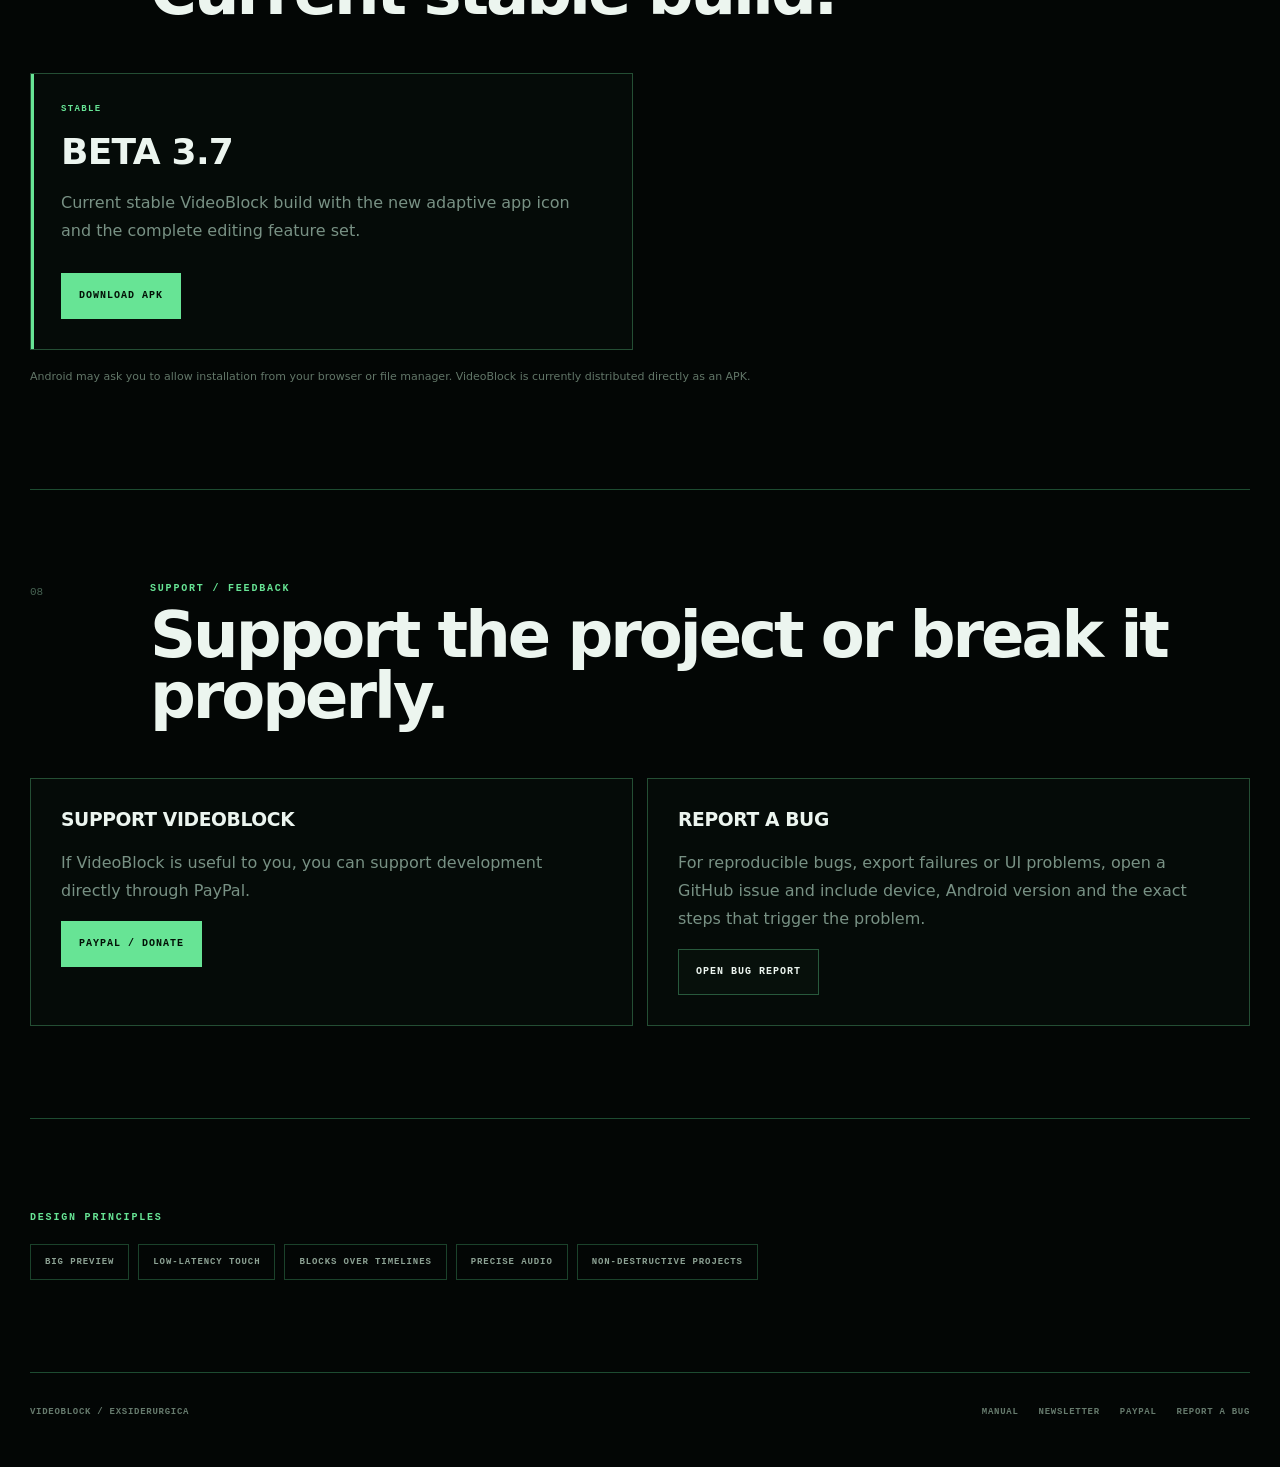
==== commit aa65e6f6: "Publish VideoBlock Beta 3.7 as the only stable download" ====
--- a/index.html
+++ b/index.html
@@ -29,20 +29,18 @@
 <main id="top">
 <section class="hero">
   <div class="hero-copy">
-    <div class="eyebrow">EXSIDERURGICA / ANDROID / <span data-release="beta_status">BETA 3.6</span></div>
+    <div class="eyebrow">EXSIDERURGICA / ANDROID / <span data-release="stable_status">BETA 3.7</span></div>
     <h1>EDIT<br>WITHOUT<br>THE TIMELINE.</h1>
     <p class="lead">VideoBlock is a touch-first mobile editor built around clips, cuts and blocks. Scrub directly on the image, cut where you feel it, arrange the result as blocks, sync external audio precisely and export the sequence.</p>
     <div class="actions">
-      <a class="button primary" href="https://raw.githubusercontent.com/exsiderurgica/videoblock-site/downloads/VideoBlock-stable.apk" download>DOWNLOAD STABLE <span data-release="stable_status">BETA 3.3</span></a>
-      <a class="button" href="https://raw.githubusercontent.com/exsiderurgica/videoblock-site/downloads/VideoBlock-beta.apk" download>TRY <span data-release="beta_status">BETA 3.6</span></a>
+      <a class="button primary" href="https://raw.githubusercontent.com/exsiderurgica/videoblock-site/downloads/VideoBlock-stable.apk" download>DOWNLOAD <span data-release="stable_status">BETA 3.7</span></a>
       <a class="button" href="manual/">ONLINE MANUAL</a>
       <a class="button" href="#updates">VIDEOBLOCK UPDATES</a>
       <a class="button" href="https://paypal.me/Exsiderurgica" target="_blank" rel="noopener">SUPPORT / DONATE</a>
       <a class="button" href="https://github.com/exsiderurgica/videoblock-site/issues/new" target="_blank" rel="noopener">REPORT A BUG</a>
     </div>
     <div class="release-strip">
-      <span><b>STABLE</b> <span data-release="stable_status">BETA 3.3</span></span>
-      <span><b>CURRENT</b> <span data-release="beta_status">BETA 3.6</span></span>
+      <span><b>STABLE</b> <span data-release="stable_status">BETA 3.7</span></span>
       <span><b>PLATFORM</b> ANDROID</span>
       <span><b>WORKFLOW</b> BLOCK-BASED</span>
     </div>
@@ -179,20 +177,14 @@
 <section id="download" class="download-section">
   <div class="section-head">
     <div class="section-index">07</div>
-    <div><div class="eyebrow">ANDROID BUILDS</div><h2>Stable or current beta.</h2></div>
+    <div><div class="eyebrow">ANDROID BUILD</div><h2>Current stable build.</h2></div>
   </div>
   <div class="download-grid">
     <article class="release-card stable">
       <div class="release-type">STABLE</div>
-      <h3 data-release="stable_status">BETA 3.3</h3>
-      <p data-release="stable_notes">Persistent block projects, Save/Load, continuous sequence export and inverted direct scrub workflow.</p>
-      <a class="button primary" href="https://raw.githubusercontent.com/exsiderurgica/videoblock-site/downloads/VideoBlock-stable.apk" download>DOWNLOAD STABLE APK</a>
-    </article>
-    <article class="release-card">
-      <div class="release-type">CURRENT BETA</div>
-      <h3 data-release="beta_status">BETA 3.6</h3>
-      <p data-release="beta_notes">Adds the standalone audio editor, transient snap, manual IN/OUT, PCM WAV export and independent video/audio loop modes.</p>
-      <a class="button" href="https://raw.githubusercontent.com/exsiderurgica/videoblock-site/downloads/VideoBlock-beta.apk" download>DOWNLOAD BETA APK</a>
+      <h3 data-release="stable_status">BETA 3.7</h3>
+      <p data-release="stable_notes">Current stable VideoBlock build with the new adaptive app icon and the complete editing feature set.</p>
+      <a class="button primary" href="https://raw.githubusercontent.com/exsiderurgica/videoblock-site/downloads/VideoBlock-stable.apk" download>DOWNLOAD APK</a>
     </article>
   </div>
   <p class="fineprint">Android may ask you to allow installation from your browser or file manager. VideoBlock is currently distributed directly as an APK.</p>
--- a/app.css
+++ b/app.css
@@ -29,10 +29,10 @@
   border-bottom:1px solid rgba(103,228,149,.18)
 }
 .brand{
-  display:flex;align-items:center;gap:10px;text-decoration:none;font:700 12px/1 ui-monospace,monospace;
+  display:flex;align-items:center;gap:11px;text-decoration:none;font:700 14px/1 ui-monospace,monospace;
   letter-spacing:.15em
 }
-.brand-mark{width:11px;height:11px;border:1px solid var(--green);box-shadow:0 0 14px var(--shadow)}
+.brand-mark{width:12px;height:12px;border:1px solid var(--green);box-shadow:0 0 14px var(--shadow)}
 .nav-links{display:flex;gap:26px}
 .nav-links a{font:600 10px/1 ui-monospace,monospace;letter-spacing:.13em;text-decoration:none;color:var(--muted)}
 .nav-links a:hover{color:var(--green2)}
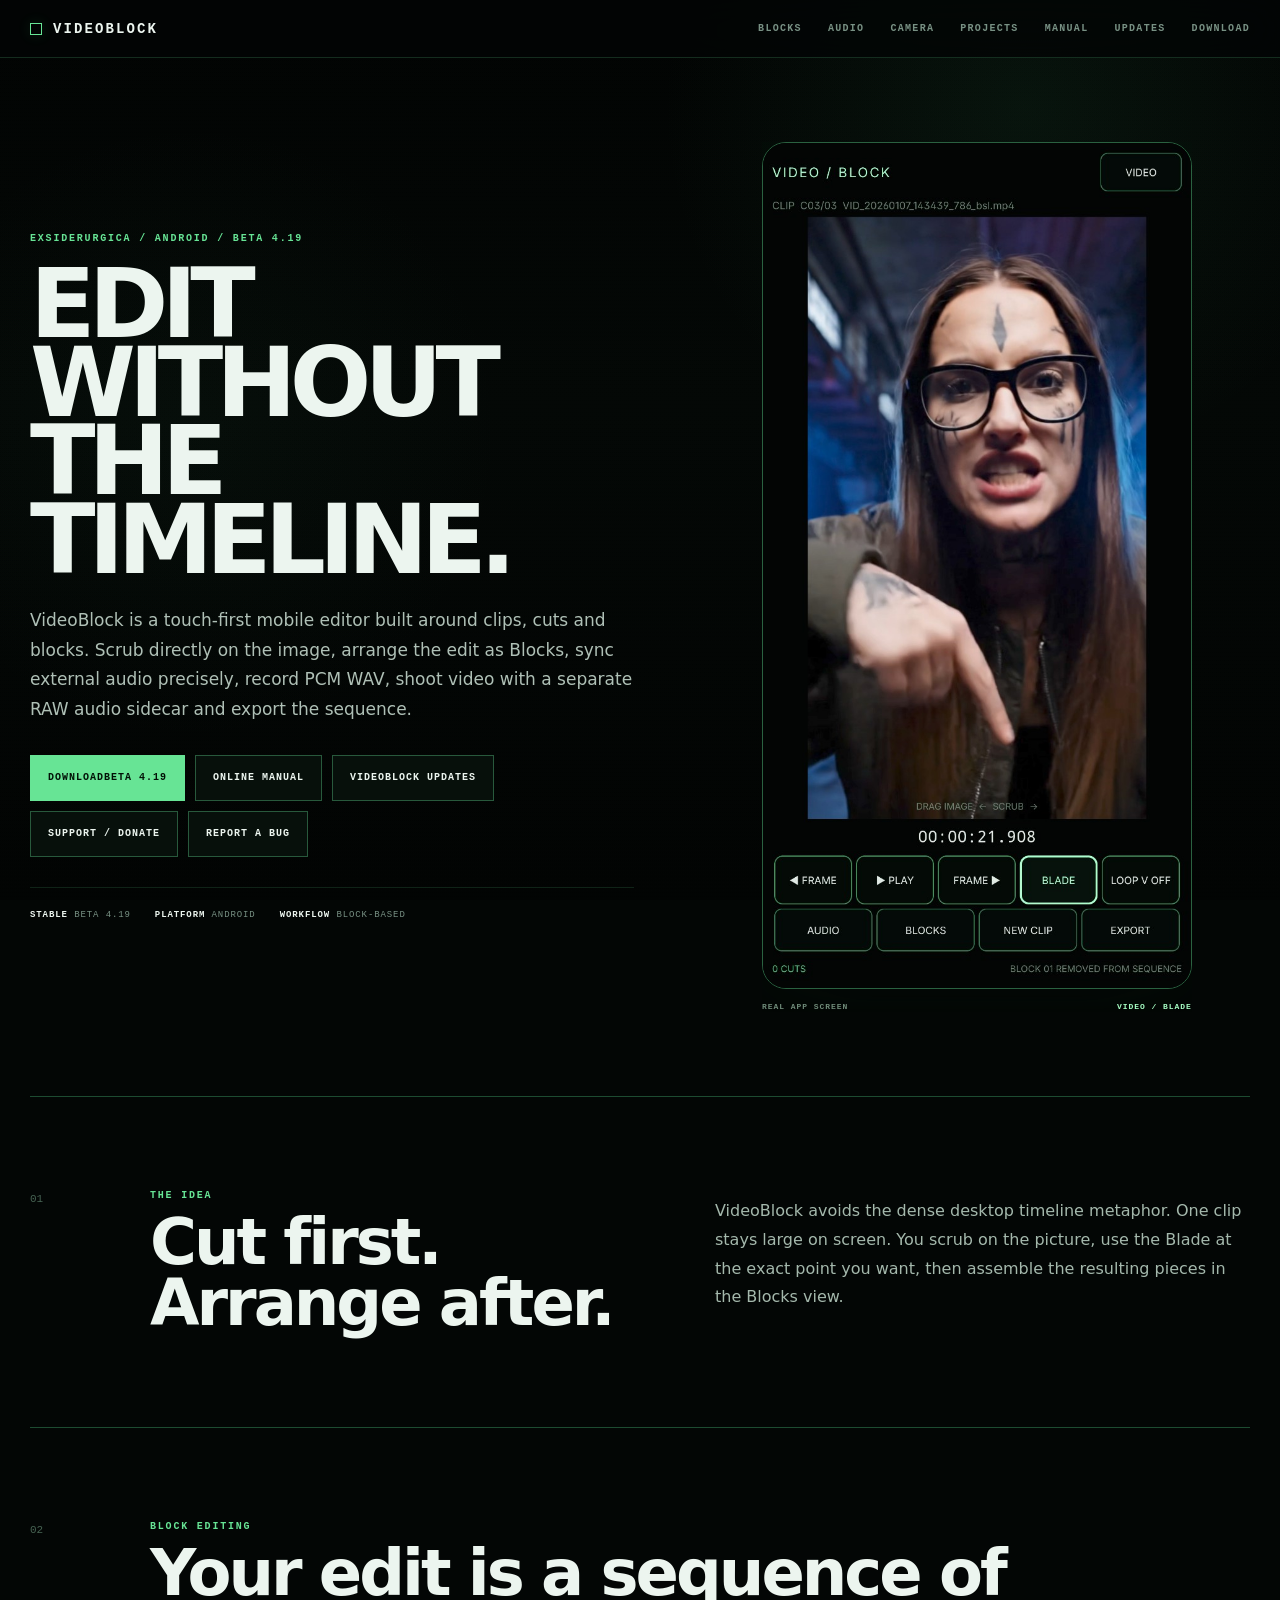
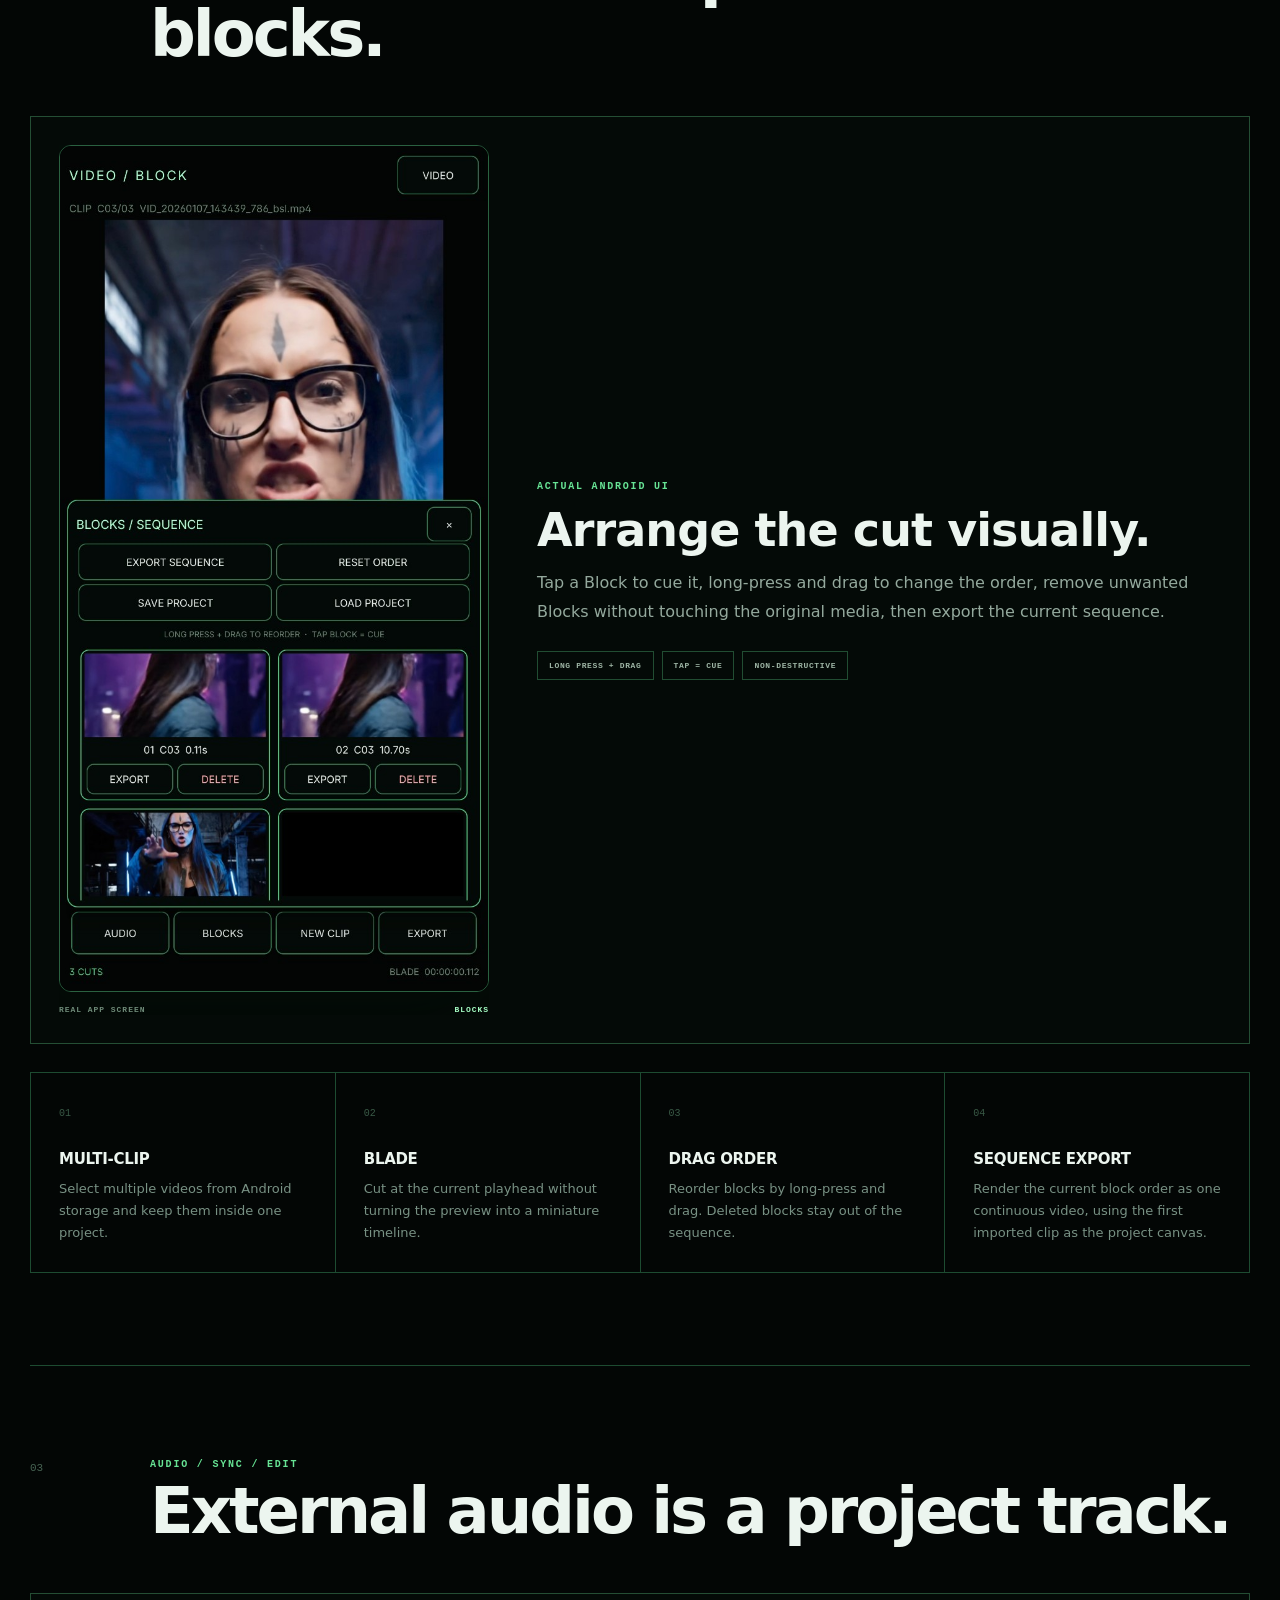
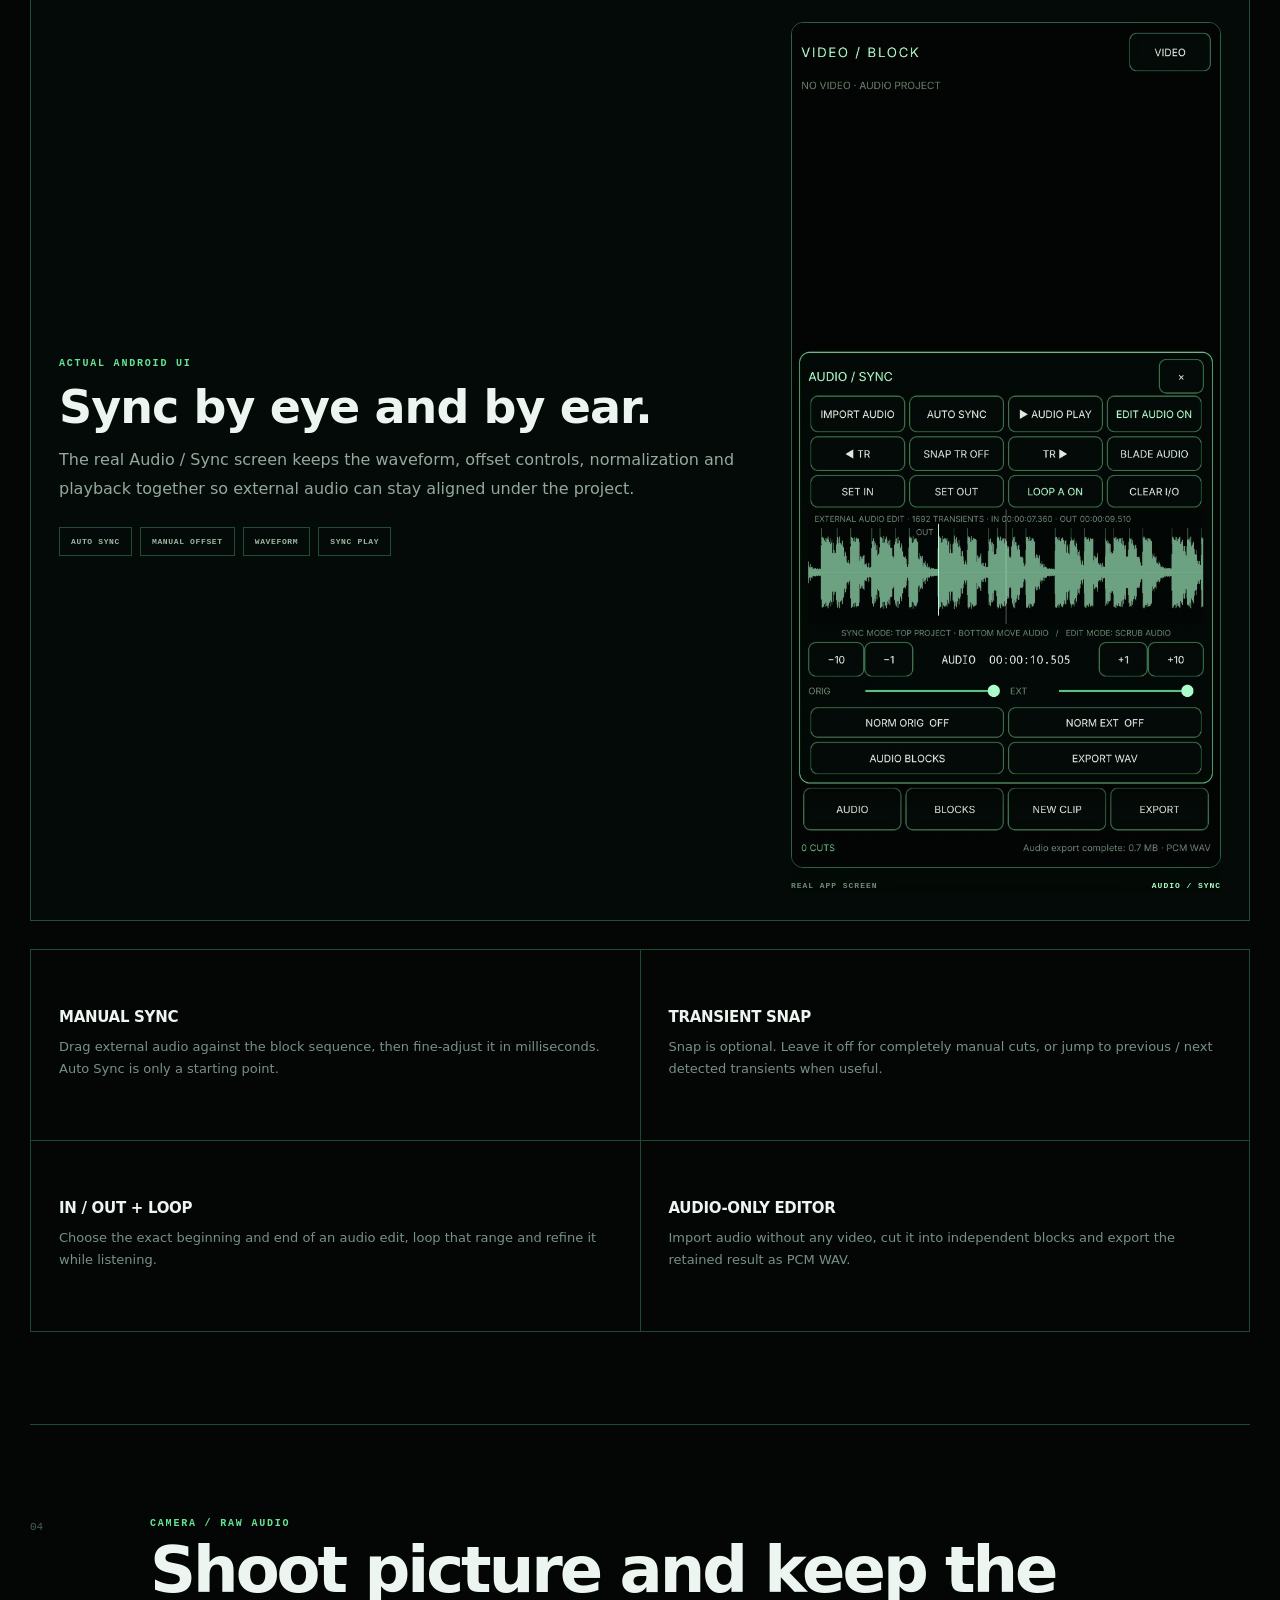
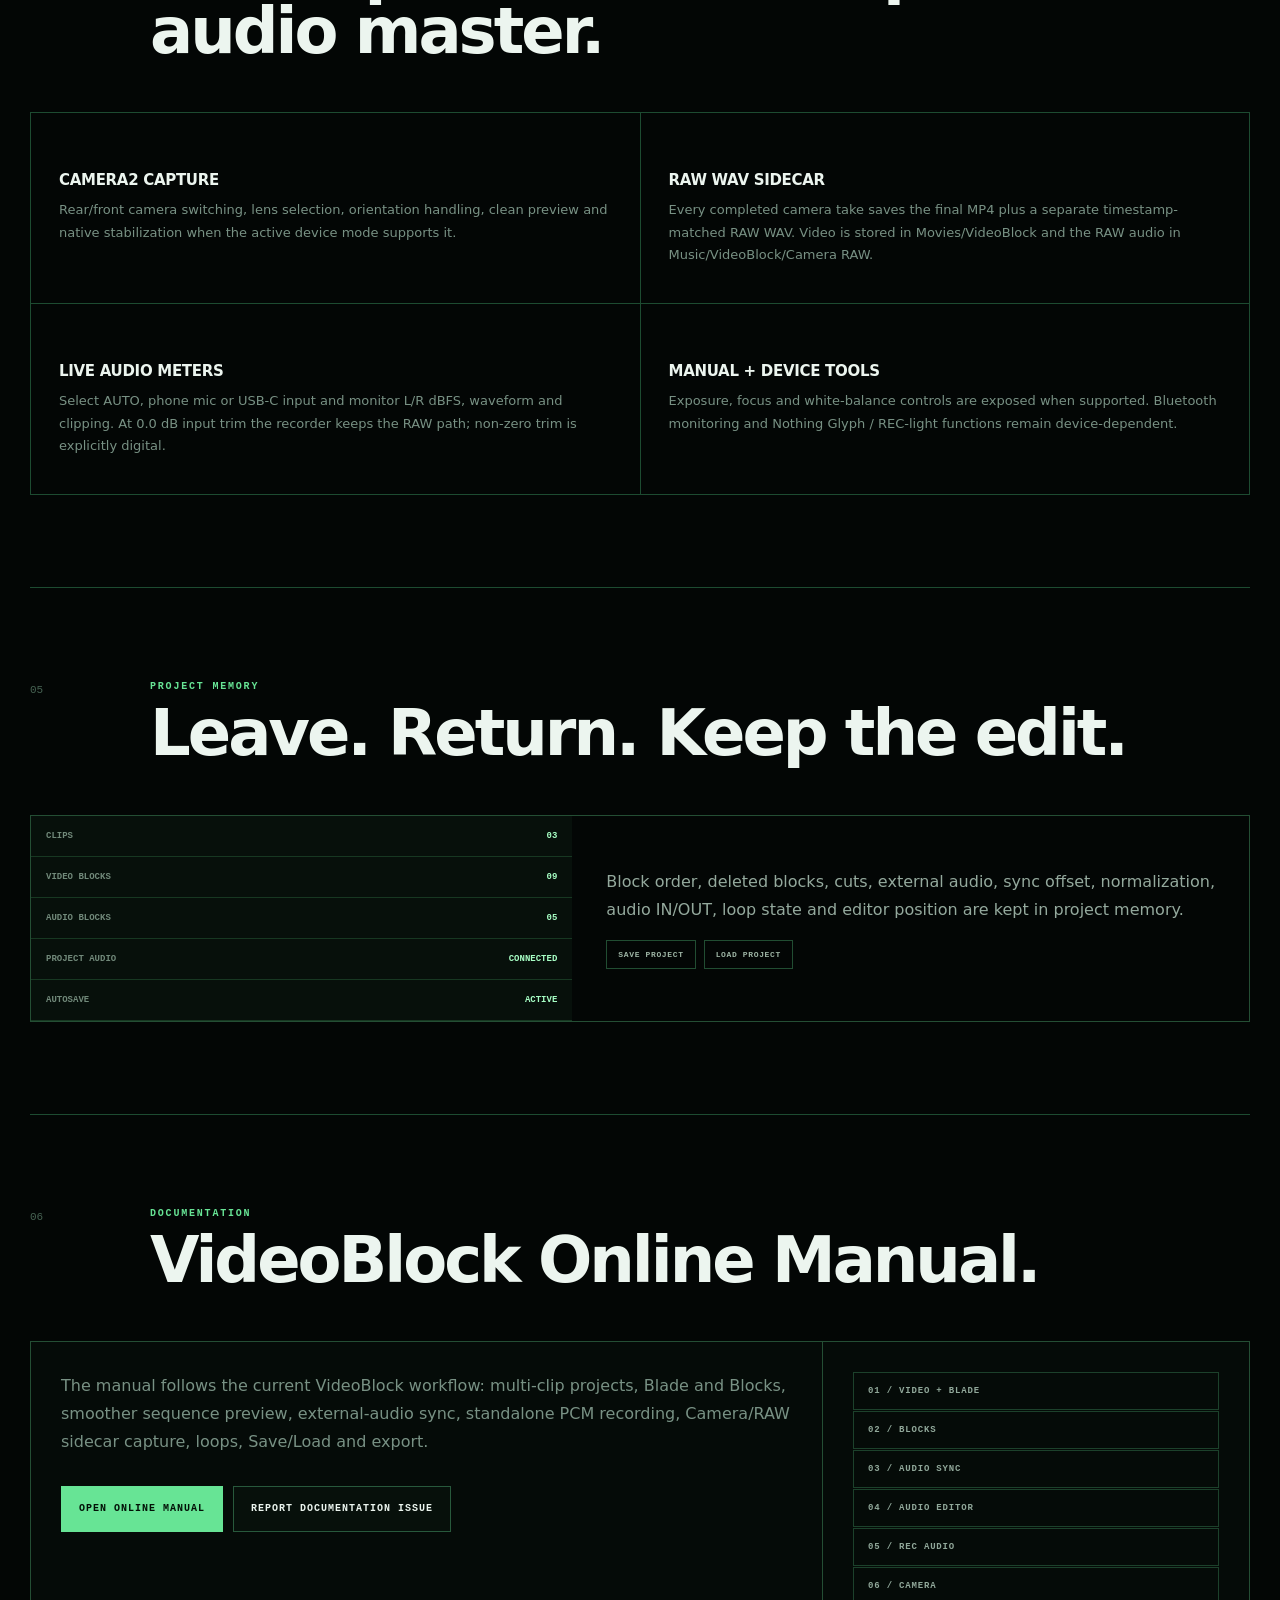
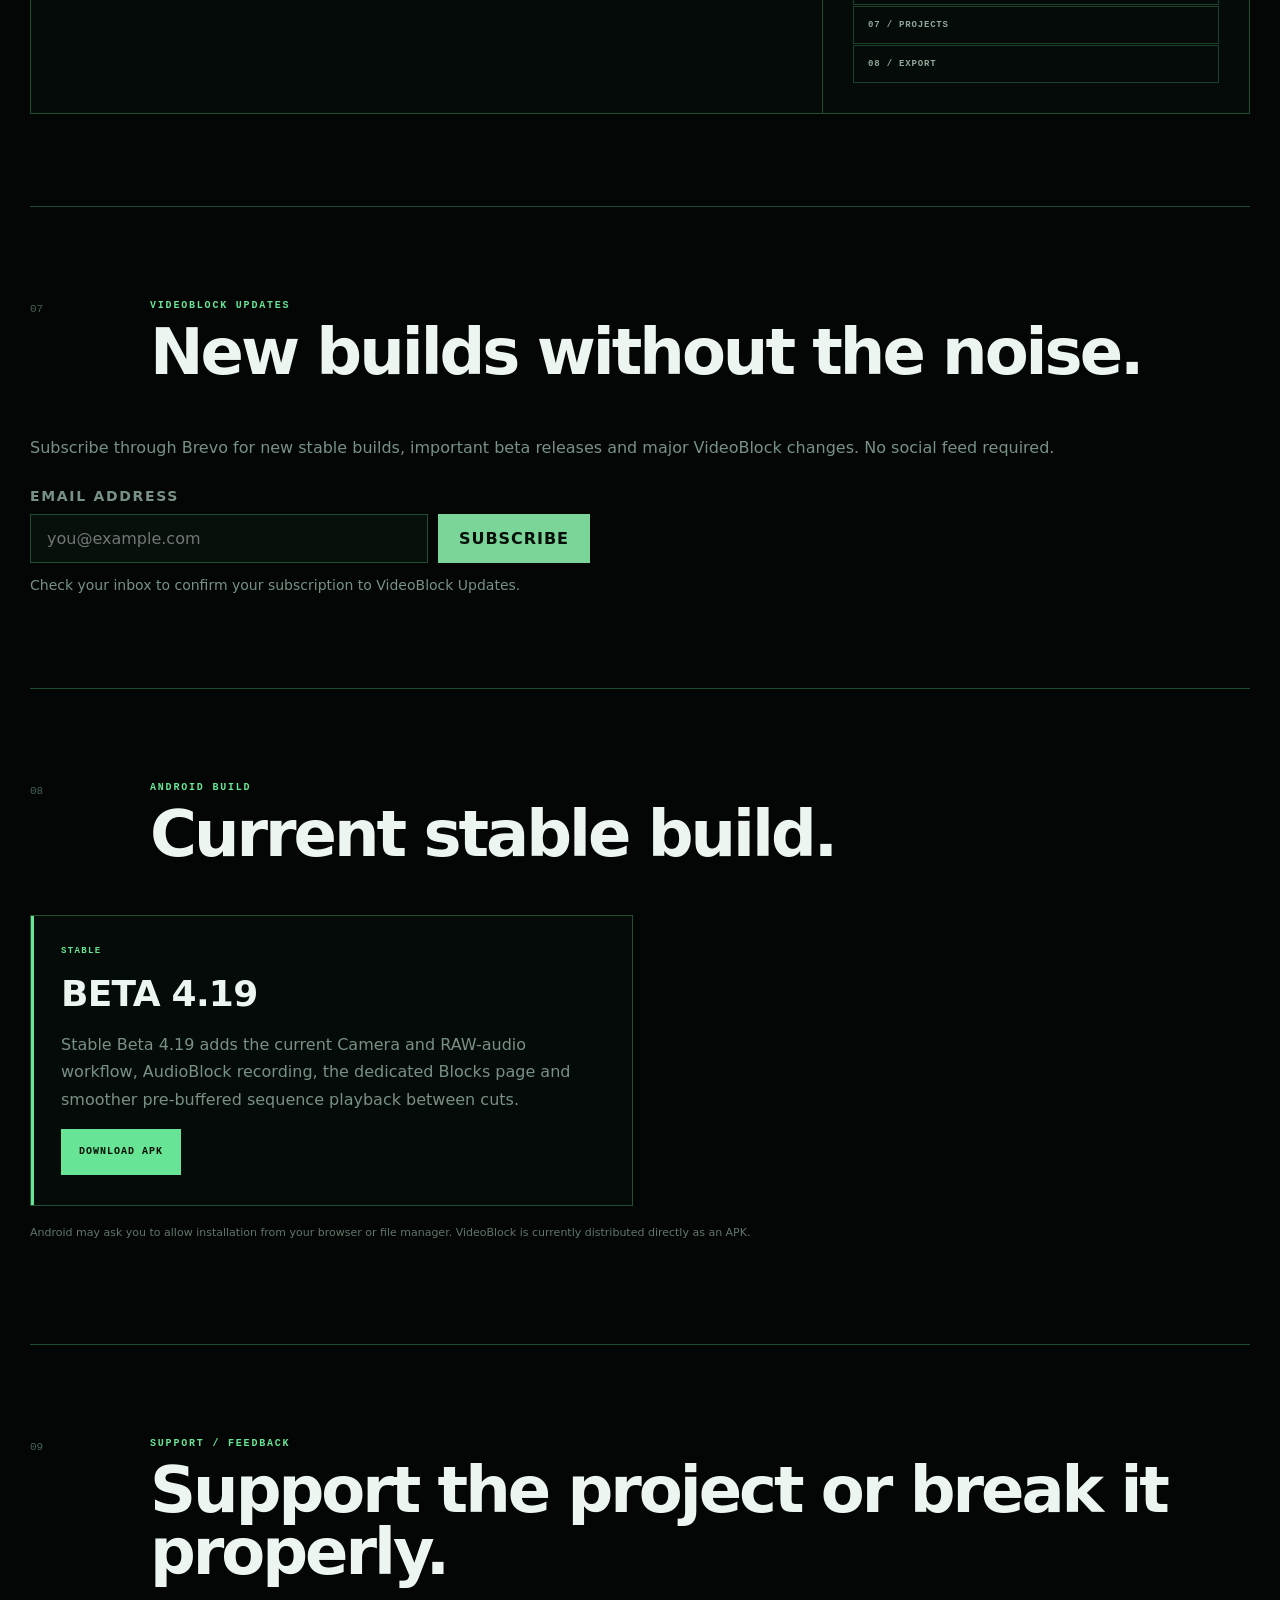
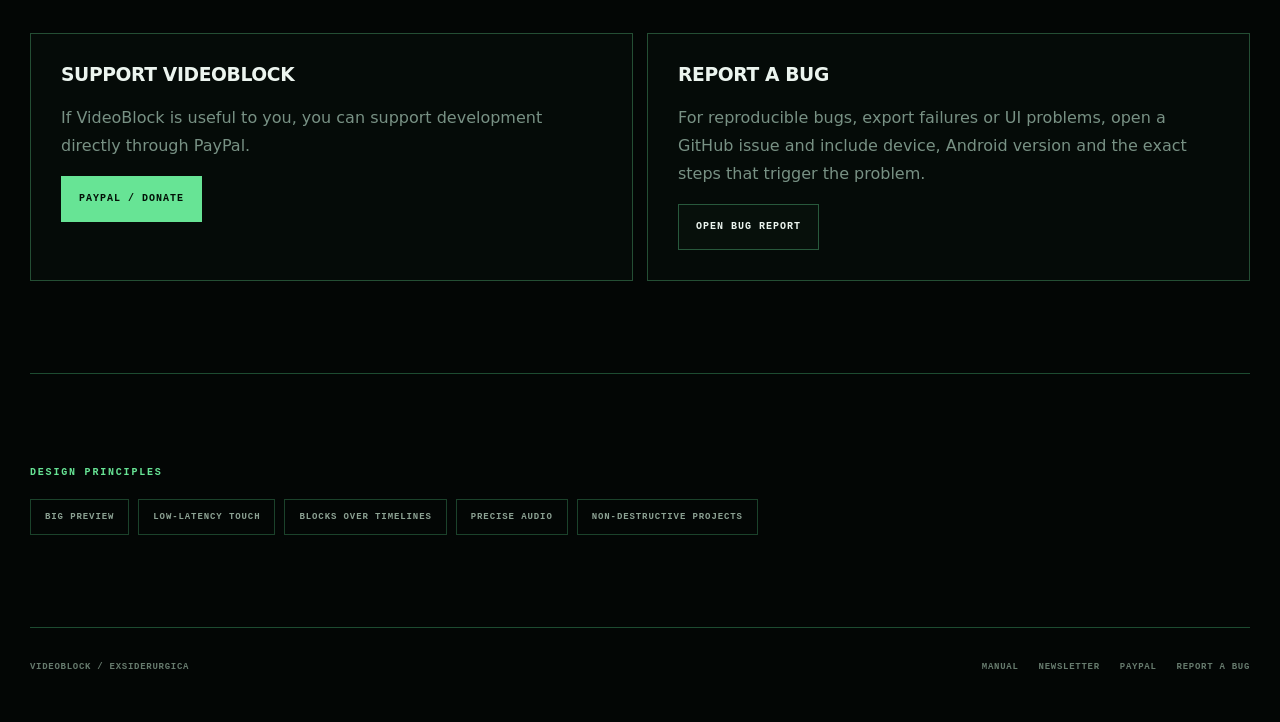
==== commit f78fe8a7: "Publish VideoBlock Beta 4.19 stable and update site" ====
--- a/index.html
+++ b/index.html
@@ -4,7 +4,7 @@
 <meta charset="utf-8">
 <meta name="viewport" content="width=device-width,initial-scale=1,viewport-fit=cover">
 <meta name="theme-color" content="#050807">
-<meta name="description" content="VideoBlock is a block-based Android video and audio editor built for direct touch editing, accurate sync, lossless workflows and fast mobile assembly.">
+<meta name="description" content="VideoBlock is a block-based Android video, audio and camera editor built for direct touch editing, accurate sync, RAW WAV capture and fast mobile assembly.">
 <title>VideoBlock — block-based mobile video editor</title>
 <link rel="icon" href="favicon.svg" type="image/svg+xml">
 <link rel="stylesheet" href="app.css?v=34bd8977">
@@ -19,6 +19,7 @@
   <div class="nav-links">
     <a href="#blocks">BLOCKS</a>
     <a href="#audio">AUDIO</a>
+    <a href="#camera">CAMERA</a>
     <a href="#projects">PROJECTS</a>
     <a href="manual/">MANUAL</a>
     <a href="#updates">UPDATES</a>
@@ -29,18 +30,18 @@
 <main id="top">
 <section class="hero">
   <div class="hero-copy">
-    <div class="eyebrow">EXSIDERURGICA / ANDROID / <span data-release="stable_status">BETA 3.7</span></div>
+    <div class="eyebrow">EXSIDERURGICA / ANDROID / <span data-release="stable_status">BETA 4.19</span></div>
     <h1>EDIT<br>WITHOUT<br>THE TIMELINE.</h1>
-    <p class="lead">VideoBlock is a touch-first mobile editor built around clips, cuts and blocks. Scrub directly on the image, cut where you feel it, arrange the result as blocks, sync external audio precisely and export the sequence.</p>
+    <p class="lead">VideoBlock is a touch-first mobile editor built around clips, cuts and blocks. Scrub directly on the image, arrange the edit as Blocks, sync external audio precisely, record PCM WAV, shoot video with a separate RAW audio sidecar and export the sequence.</p>
     <div class="actions">
-      <a class="button primary" href="https://raw.githubusercontent.com/exsiderurgica/videoblock-site/downloads/VideoBlock-stable.apk" download>DOWNLOAD <span data-release="stable_status">BETA 3.7</span></a>
+      <a class="button primary" href="https://raw.githubusercontent.com/exsiderurgica/videoblock-site/downloads/VideoBlock-stable.apk" download>DOWNLOAD <span data-release="stable_status">BETA 4.19</span></a>
       <a class="button" href="manual/">ONLINE MANUAL</a>
       <a class="button" href="#updates">VIDEOBLOCK UPDATES</a>
       <a class="button" href="https://paypal.me/Exsiderurgica" target="_blank" rel="noopener">SUPPORT / DONATE</a>
       <a class="button" href="https://github.com/exsiderurgica/videoblock-site/issues/new" target="_blank" rel="noopener">REPORT A BUG</a>
     </div>
     <div class="release-strip">
-      <span><b>STABLE</b> <span data-release="stable_status">BETA 3.7</span></span>
+      <span><b>STABLE</b> <span data-release="stable_status">BETA 4.19</span></span>
       <span><b>PLATFORM</b> ANDROID</span>
       <span><b>WORKFLOW</b> BLOCK-BASED</span>
     </div>
@@ -117,9 +118,23 @@
   </div>
 </section>
 
+
+<section id="camera" class="feature-section">
+  <div class="section-head">
+    <div class="section-index">04</div>
+    <div><div class="eyebrow">CAMERA / RAW AUDIO</div><h2>Shoot picture and keep the audio master.</h2></div>
+  </div>
+  <div class="feature-grid two">
+    <article><h3>CAMERA2 CAPTURE</h3><p>Rear/front camera switching, lens selection, orientation handling, clean preview and native stabilization when the active device mode supports it.</p></article>
+    <article><h3>RAW WAV SIDECAR</h3><p>Every completed camera take saves the final MP4 plus a separate timestamp-matched RAW WAV. Video is stored in Movies/VideoBlock and the RAW audio in Music/VideoBlock/Camera RAW.</p></article>
+    <article><h3>LIVE AUDIO METERS</h3><p>Select AUTO, phone mic or USB-C input and monitor L/R dBFS, waveform and clipping. At 0.0 dB input trim the recorder keeps the RAW path; non-zero trim is explicitly digital.</p></article>
+    <article><h3>MANUAL + DEVICE TOOLS</h3><p>Exposure, focus and white-balance controls are exposed when supported. Bluetooth monitoring and Nothing Glyph / REC-light functions remain device-dependent.</p></article>
+  </div>
+</section>
+
 <section id="projects" class="project-section">
   <div class="section-head">
-    <div class="section-index">04</div>
+    <div class="section-index">05</div>
     <div><div class="eyebrow">PROJECT MEMORY</div><h2>Leave. Return. Keep the edit.</h2></div>
   </div>
   <div class="project-panel">
@@ -139,23 +154,23 @@
 
 <section id="manual" class="resource-section">
   <div class="section-head">
-    <div class="section-index">05</div>
+    <div class="section-index">06</div>
     <div><div class="eyebrow">DOCUMENTATION</div><h2>VideoBlock Online Manual.</h2></div>
   </div>
   <div class="resource-panel">
     <div>
-      <p>The manual follows the current VideoBlock workflow: multi-clip projects, direct scrub, Blade, Blocks, external audio sync, standalone audio editing, transient snap, IN/OUT, loops, Save/Load and export.</p>
+      <p>The manual follows the current VideoBlock workflow: multi-clip projects, Blade and Blocks, smoother sequence preview, external-audio sync, standalone PCM recording, Camera/RAW sidecar capture, loops, Save/Load and export.</p>
       <div class="actions"><a class="button primary" href="manual/">OPEN ONLINE MANUAL</a><a class="button" href="https://github.com/exsiderurgica/videoblock-site/issues/new" target="_blank" rel="noopener">REPORT DOCUMENTATION ISSUE</a></div>
     </div>
     <div class="manual-index">
-      <span>01 / VIDEO + BLADE</span><span>02 / BLOCKS</span><span>03 / AUDIO SYNC</span><span>04 / AUDIO EDITOR</span><span>05 / PROJECTS</span><span>06 / EXPORT</span>
+      <span>01 / VIDEO + BLADE</span><span>02 / BLOCKS</span><span>03 / AUDIO SYNC</span><span>04 / AUDIO EDITOR</span><span>05 / REC AUDIO</span><span>06 / CAMERA</span><span>07 / PROJECTS</span><span>08 / EXPORT</span>
     </div>
   </div>
 </section>
 
 <section id="updates" class="updates-section">
   <div class="section-head">
-    <div class="section-index">06</div>
+    <div class="section-index">07</div>
     <div><div class="eyebrow">VIDEOBLOCK UPDATES</div><h2>New builds without the noise.</h2></div>
   </div>
   <p class="updates-copy">Subscribe through Brevo for new stable builds, important beta releases and major VideoBlock changes. No social feed required.</p>
@@ -176,14 +191,14 @@
 
 <section id="download" class="download-section">
   <div class="section-head">
-    <div class="section-index">07</div>
+    <div class="section-index">08</div>
     <div><div class="eyebrow">ANDROID BUILD</div><h2>Current stable build.</h2></div>
   </div>
   <div class="download-grid">
     <article class="release-card stable">
       <div class="release-type">STABLE</div>
-      <h3 data-release="stable_status">BETA 3.7</h3>
-      <p data-release="stable_notes">Current stable VideoBlock build with the new adaptive app icon and the complete editing feature set.</p>
+      <h3 data-release="stable_status">BETA 4.19</h3>
+      <p data-release="stable_notes">Stable Beta 4.19 adds the current Camera and RAW-audio workflow, AudioBlock recording, the dedicated Blocks page and smoother pre-buffered sequence playback between cuts.</p>
       <a class="button primary" href="https://raw.githubusercontent.com/exsiderurgica/videoblock-site/downloads/VideoBlock-stable.apk" download>DOWNLOAD APK</a>
     </article>
   </div>
@@ -192,7 +207,7 @@
 
 <section class="support-section">
   <div class="section-head">
-    <div class="section-index">08</div>
+    <div class="section-index">09</div>
     <div><div class="eyebrow">SUPPORT / FEEDBACK</div><h2>Support the project or break it properly.</h2></div>
   </div>
   <div class="support-grid">
